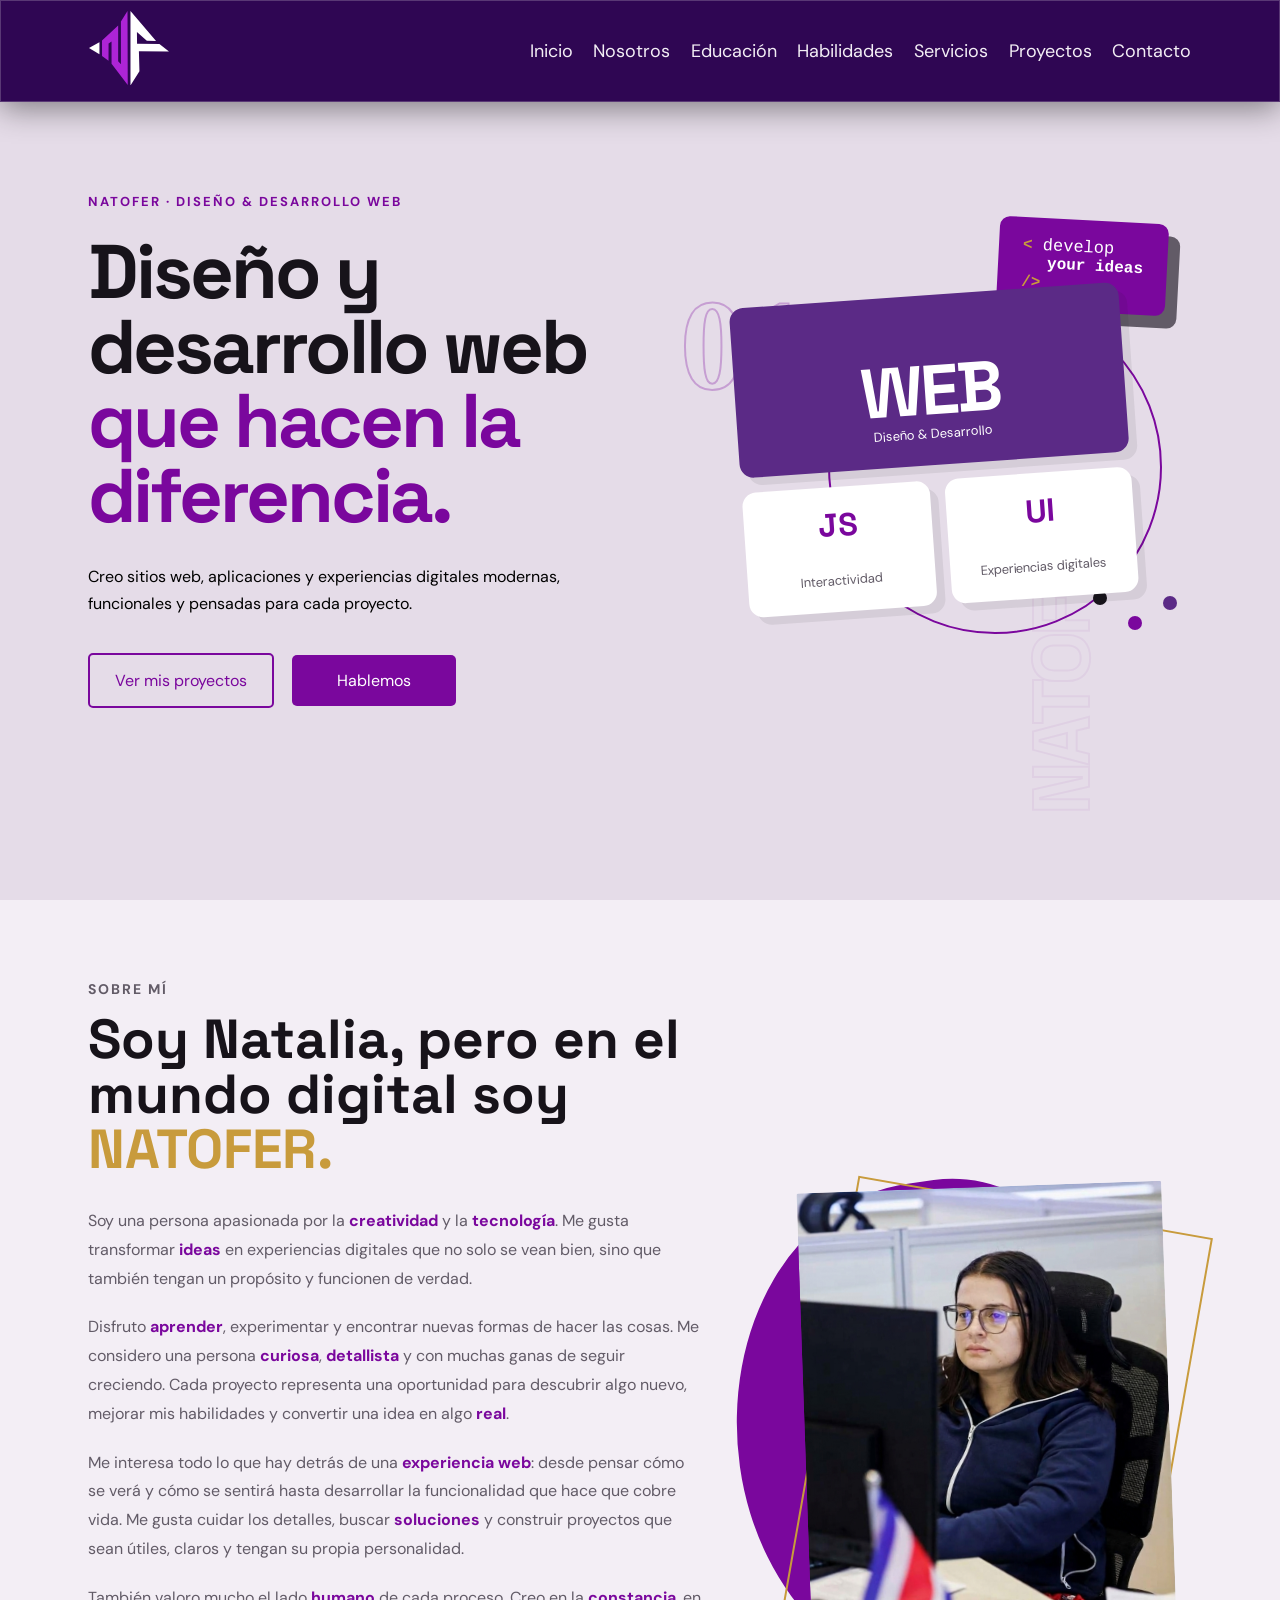
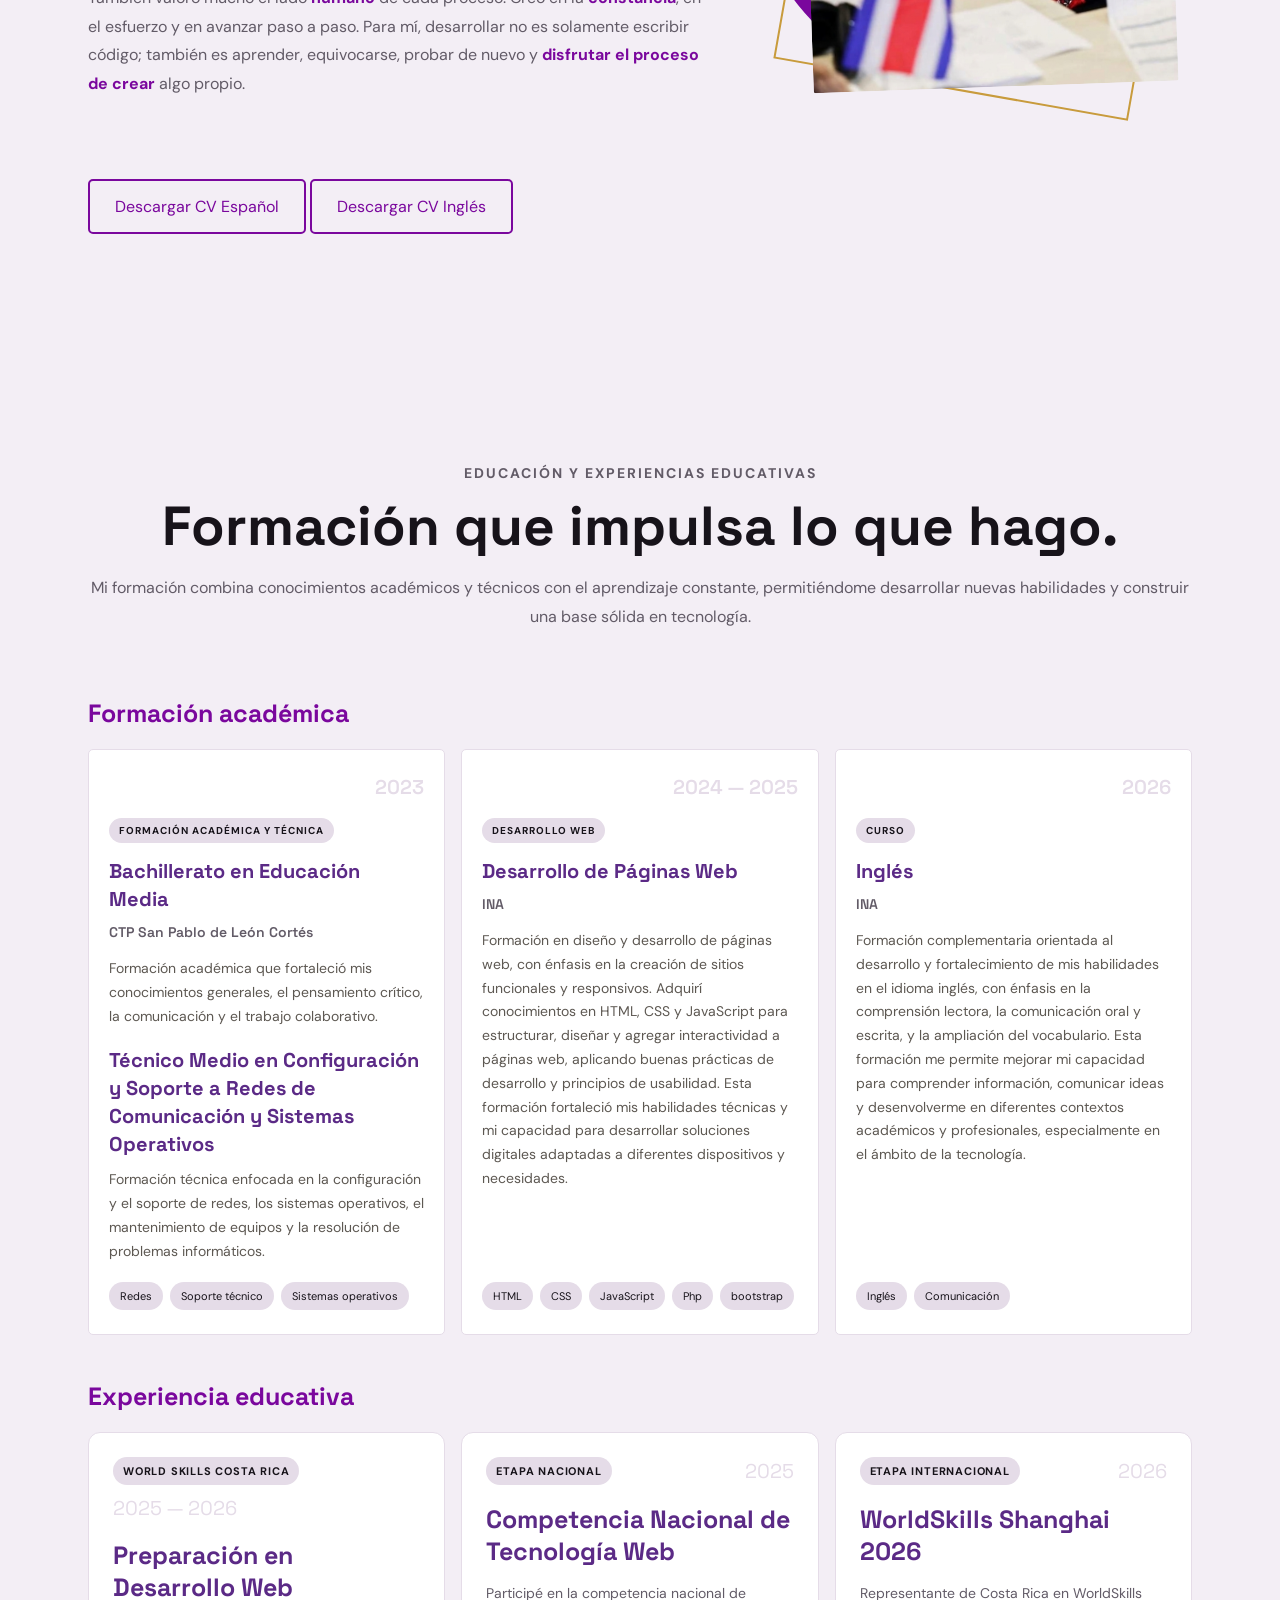
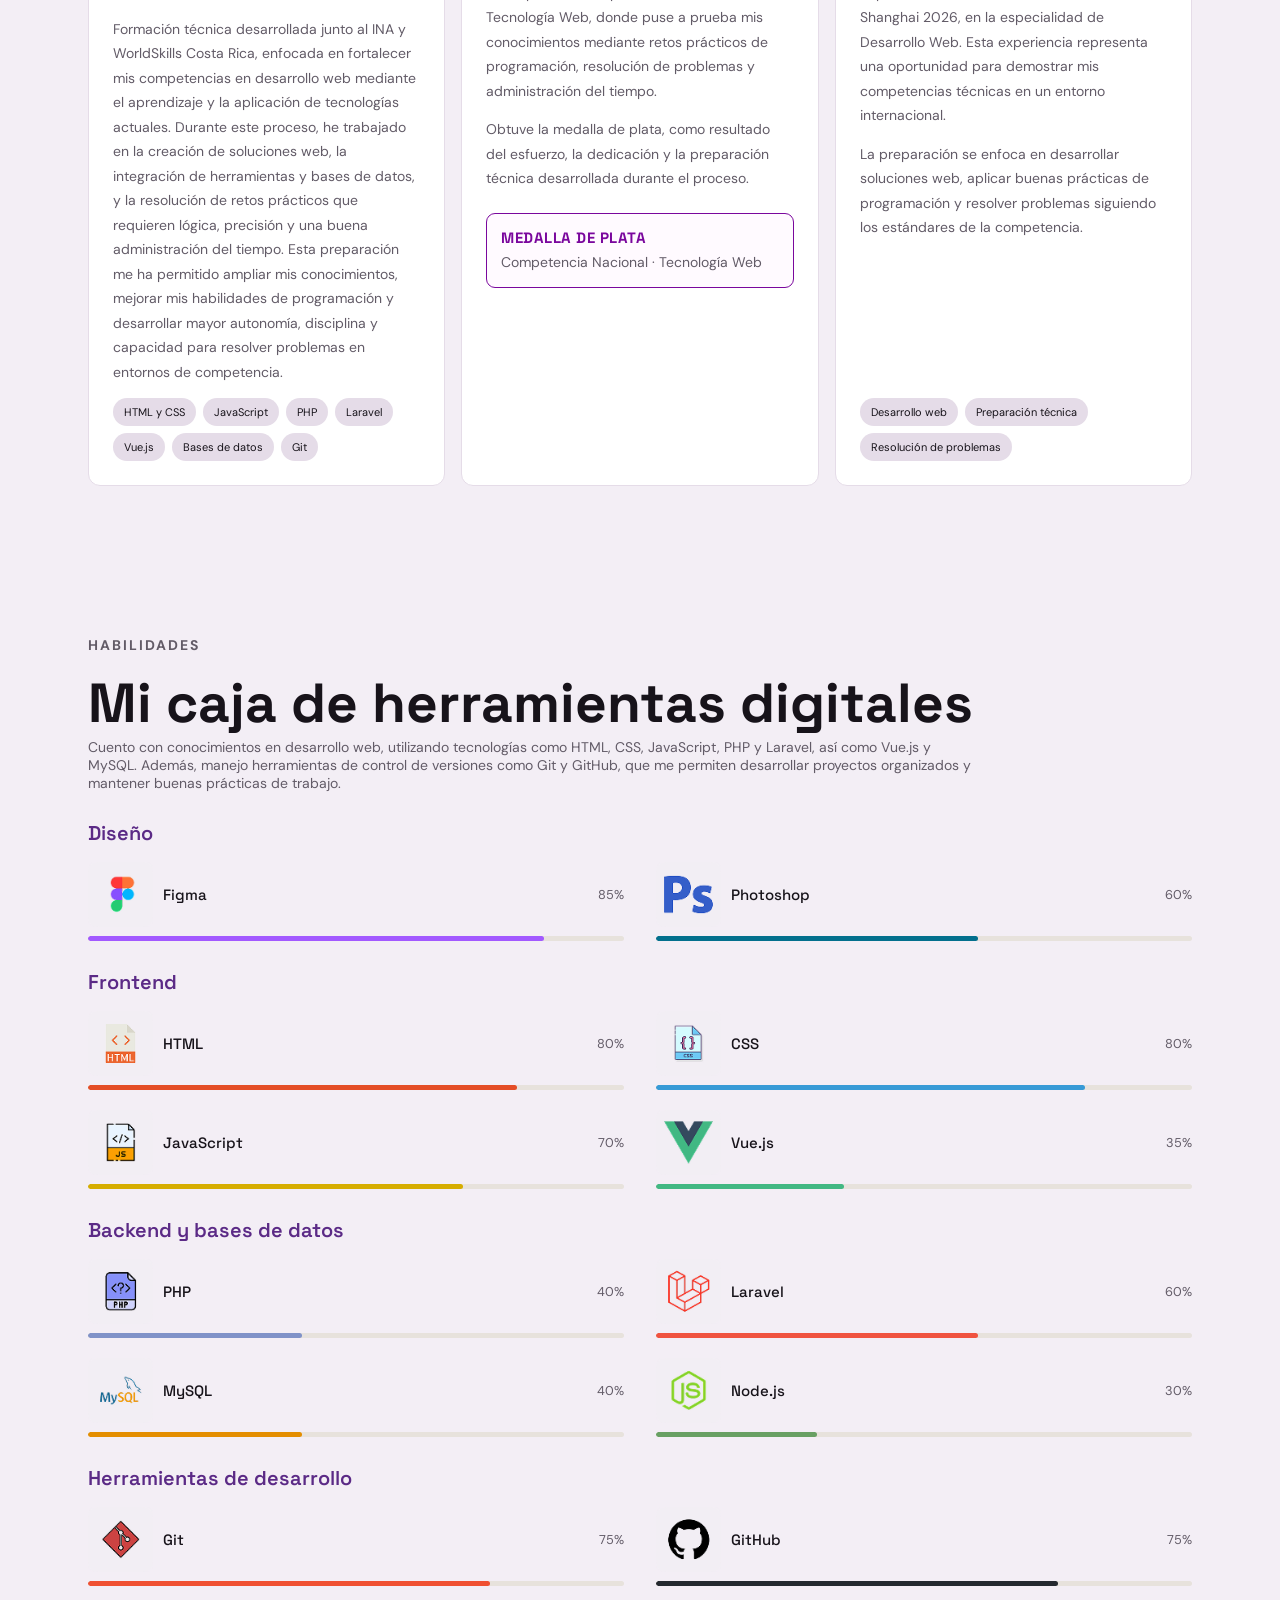
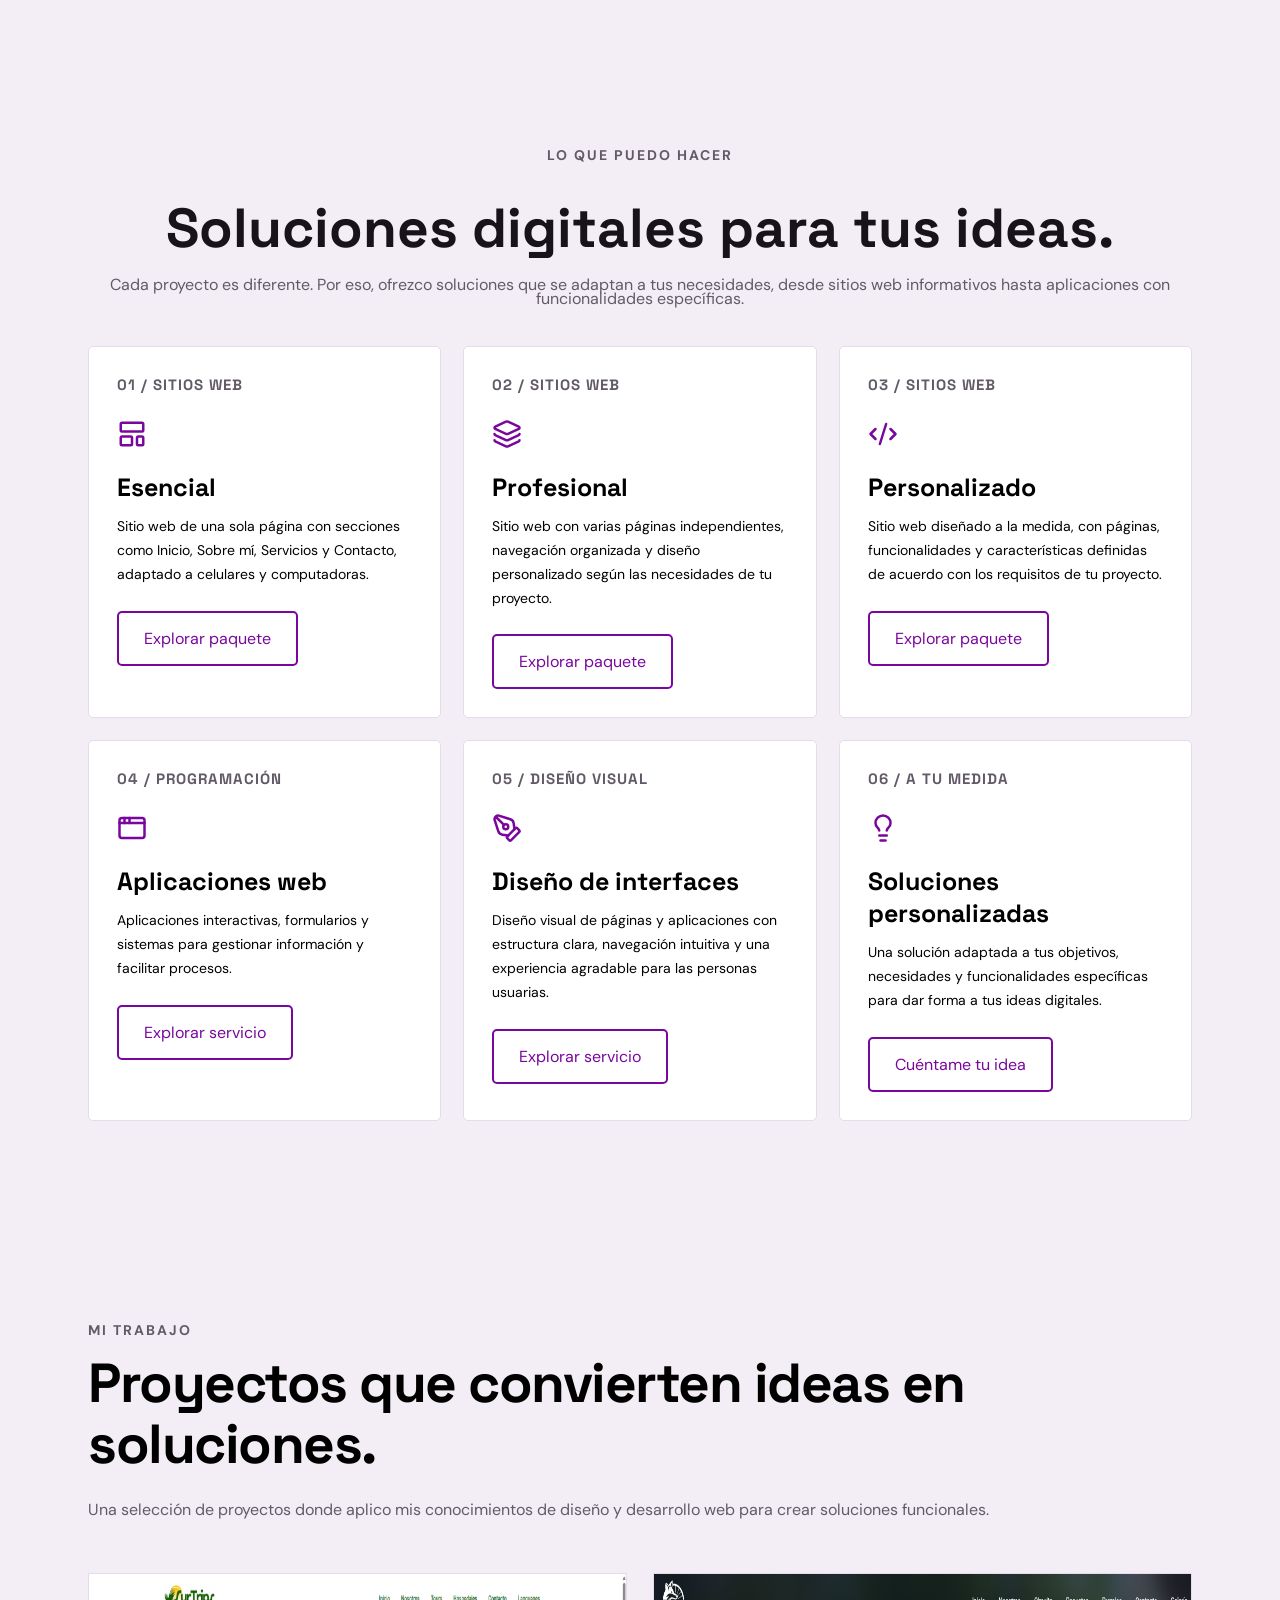
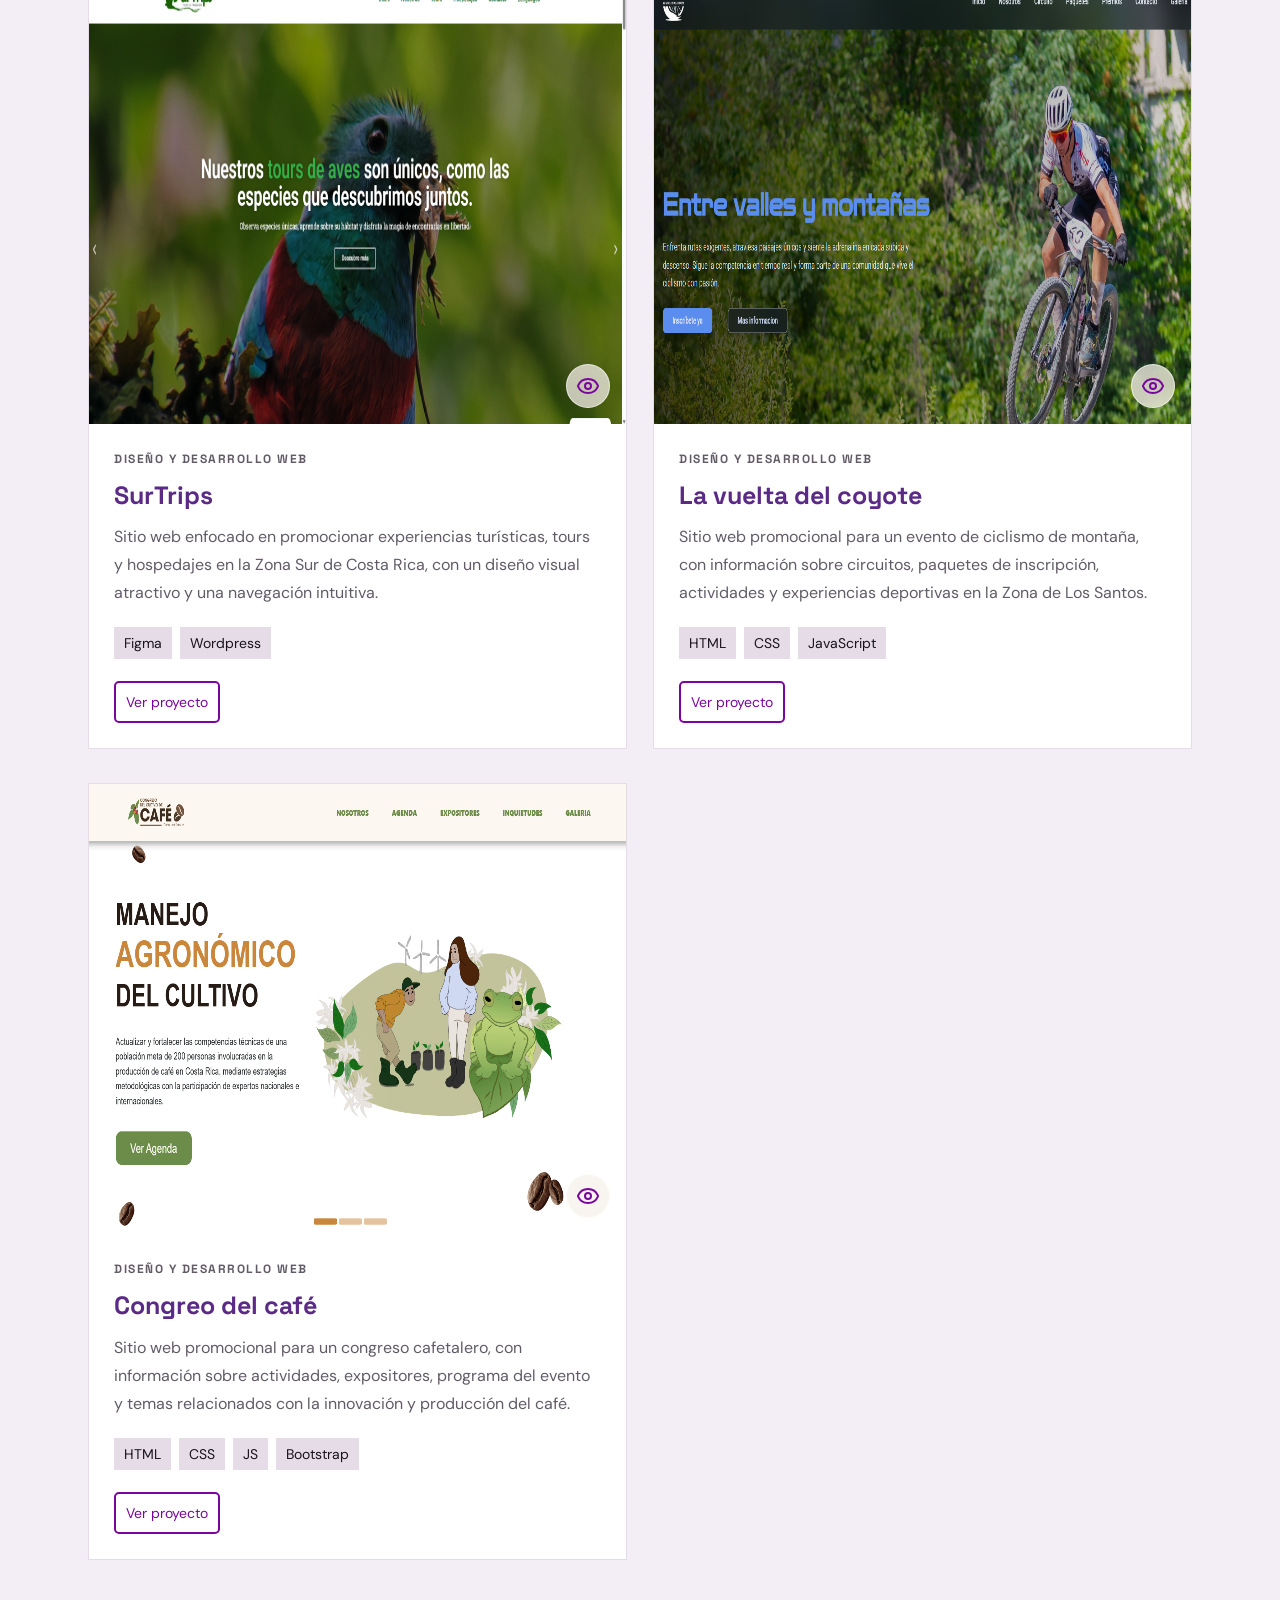
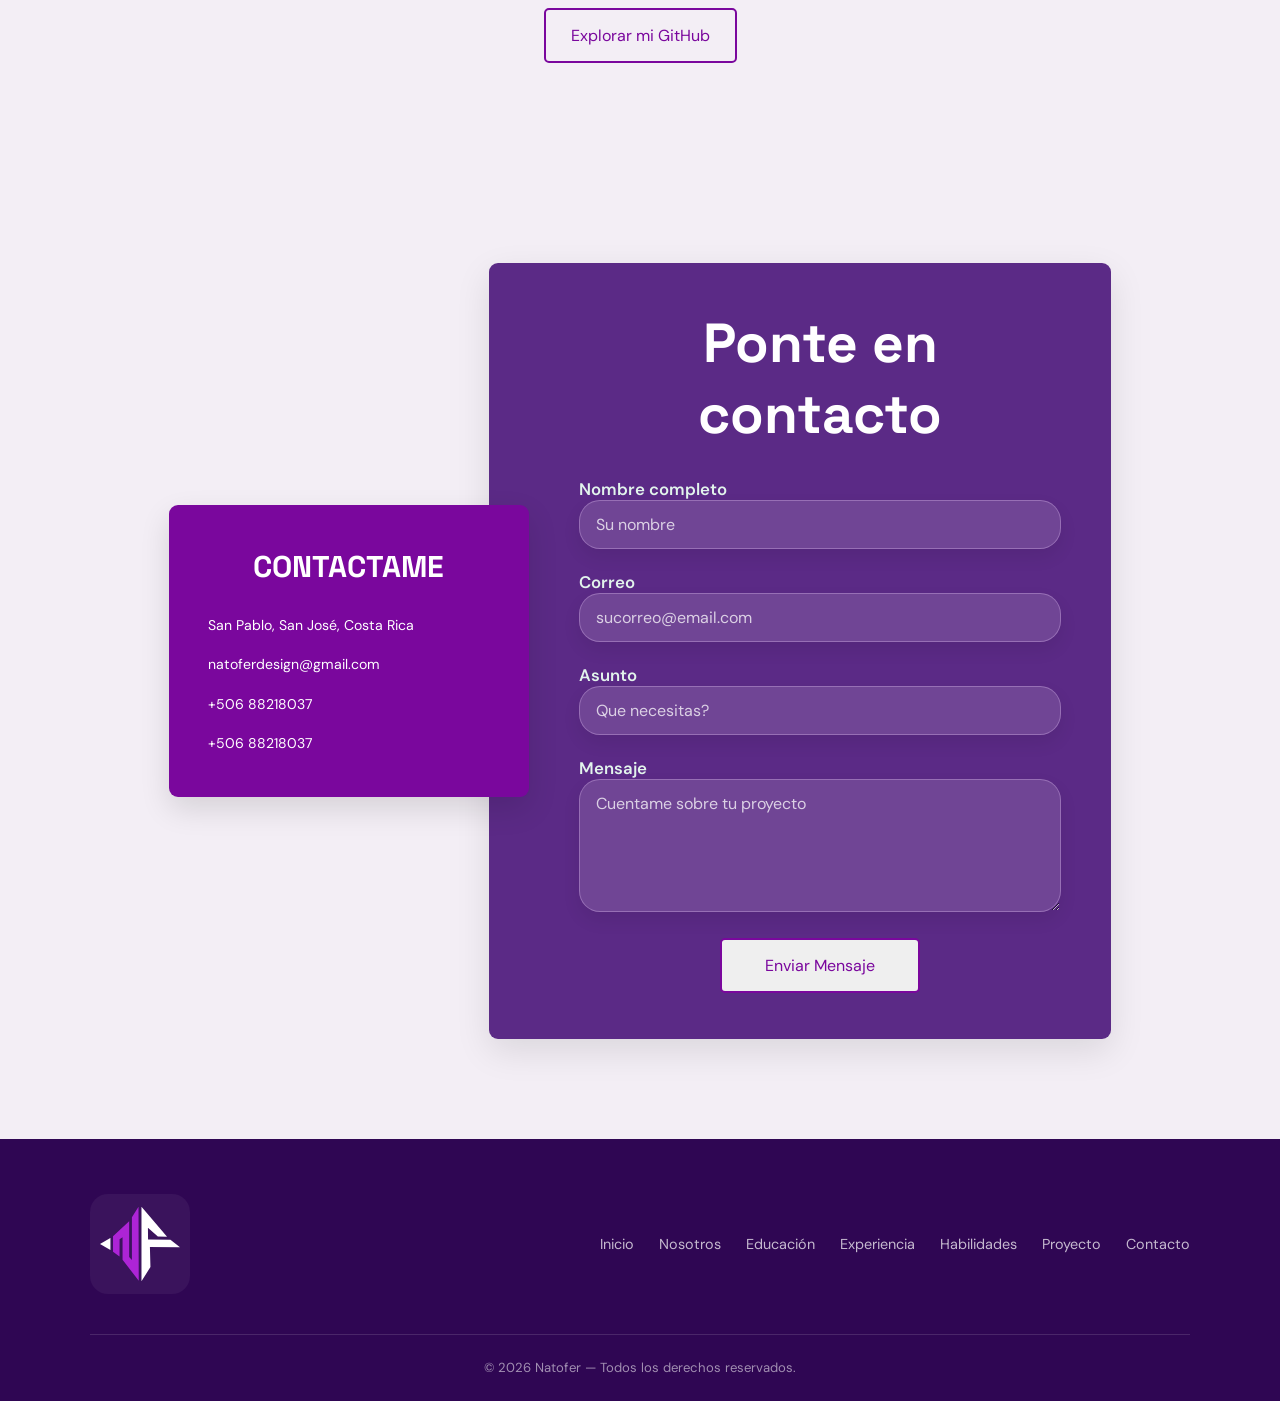
==== index.html @ 04522c3f "Add files via upload" ====
<!DOCTYPE html>
<html lang="es">

<head>
    <meta charset="utf-8">
    <meta name="viewport" content="width=device-width, initial-scale=1">
    <title>NATOFER</title>
    <link rel="stylesheet" href="CSS/style.css">
    <link rel="preconnect" href="https://fonts.googleapis.com">
    <link rel="preconnect" href="https://fonts.gstatic.com" crossorigin>

    <link
        href="https://fonts.googleapis.com/css2?family=DM+Sans:wght@400;500;600;700&family=Space+Grotesk:wght@400;500;600;700&display=swap"
        rel="stylesheet">
</head>

<body>
    <header class="menuNavegacion">
        <div class="container">
            <nav class="menuInfo">
                <div class="logo">
                    <svg xmlns="http://www.w3.org/2000/svg" id="Capa_2" data-name="Capa 2" viewBox="0 0 376.03 350">
                        <defs>
                            <style>
                                .cls-1 {
                                    fill: #fff;
                                }

                                .cls-2 {
                                    fill: #ad24d6;
                                }
                            </style>
                        </defs>
                        <g id="Capa_1-2" data-name="Capa 1">
                            <g>
                                <polygon class="cls-2"
                                    points="181.01 0 182.11 347.7 106.01 248.5 106.01 143 92.01 153 91.73 234.34 61.17 211.34 61.17 138.66 137.01 68 137.01 236.5 150.01 250 150.01 49.5 181.01 0" />
                                <polygon class="cls-1" points="49.01 147 48.58 147.24 0 174.51 49.01 203 49.01 147" />
                                <polygon class="cls-1"
                                    points="195.01 0 195.01 350 237.13 283.11 234.58 189.15 376.03 190.17 331.09 155.45 225.9 153.91 225.28 98.89 271.86 140.13 315.26 140.64 195.01 0" />
                            </g>
                        </g>
                    </svg>
                </div>
                <ul class="contendorNav">
                    <li><a href="#inicio" class="nav-link">Inicio</a></li>
                    <li><a href="#nosotros" class="nav-link">Nosotros</a></li>
                    <li><a href="#educacion" class="nav-link">Educación</a></li>
                    <li><a href="#habilidades" class="nav-link">Habilidades</a></li>
                    <li><a href="#servicios" class="nav-link">Servicios</a></li>
                    <li><a href="#proyectos" class="nav-link">Proyectos</a></li>
                    <li><a href="#contacto" class="nav-link">Contacto</a></li>
                </ul>
                <button class="menu-toggle" aria-label="Abrir menú">
                    <span></span>
                    <span></span>
                    <span></span>
                </button>

            </nav>
        </div>
    </header>

    <main>
        <section class="banner" id="inicio">
            <div class="container">

                <div class="texto">
                    <span class="mini-titulo">NATOFER · DISEÑO & DESARROLLO WEB</span>

                    <h1>
                        Diseño y desarrollo web
                        <span>que hacen la diferencia.</span>
                    </h1>

                    <p>
                        Creo sitios web, aplicaciones y experiencias digitales
                        modernas, funcionales y pensadas para cada proyecto.
                    </p>

                    <div class="acciones">
                        <a class="boton" href="#proyectos">
                            Ver mis proyectos
                        </a>

                        <a class="boton-secundario" href="#contacto">
                            Hablemos
                        </a>
                    </div>
                </div>


                <div class="visual">

                    <div class="codigo">
                        <span>&lt;</span> develop
                        <strong>your ideas</strong>
                        <span>/&gt;</span>
                    </div>

                    <div class="numero">
                        01
                    </div>

                    <div class="tarjetas">

                        <div class="tarjeta tarjeta-principal">
                            <strong>WEB</strong>
                            <span>Diseño & Desarrollo</span>
                        </div>

                        <div class="tarjeta">
                            <strong>JS</strong>
                            <span>Interactividad</span>
                        </div>

                        <div class="tarjeta">
                            <strong>UI</strong>
                            <span>Experiencias digitales</span>
                        </div>

                    </div>

                    <div class="nombre-visual">
                        NATOFER
                    </div>

                </div>

            </div>
        </section>
        <section class="sobre-mi" id="nosotros">
            <article class="container">
                <div class="sobre-contenido">

                    <span class="etiqueta">SOBRE MÍ</span>

                    <h2>
                        Soy Natalia, pero en el mundo digital soy
                        <span>NATOFER.</span>
                    </h2>

                    <p>
                        Soy una persona apasionada por la <strong>creatividad</strong> y la
                        <strong>tecnología</strong>. Me gusta transformar <strong>ideas</strong>
                        en experiencias digitales que no solo se vean bien, sino que también
                        tengan un propósito y funcionen de verdad.
                    </p>

                    <p>
                        Disfruto <strong>aprender</strong>, experimentar y encontrar nuevas
                        formas de hacer las cosas. Me considero una persona
                        <strong>curiosa</strong>, <strong>detallista</strong> y con muchas ganas
                        de seguir creciendo. Cada proyecto representa una oportunidad para
                        descubrir algo nuevo, mejorar mis habilidades y convertir una idea en
                        algo <strong>real</strong>.
                    </p>

                    <p>
                        Me interesa todo lo que hay detrás de una
                        <strong>experiencia web</strong>: desde pensar cómo se verá y cómo se
                        sentirá hasta desarrollar la funcionalidad que hace que cobre vida.
                        Me gusta cuidar los detalles, buscar <strong>soluciones</strong> y
                        construir proyectos que sean útiles, claros y tengan su propia
                        personalidad.
                    </p>

                    <p>
                        También valoro mucho el lado <strong>humano</strong> de cada proceso.
                        Creo en la <strong>constancia</strong>, en el esfuerzo y en avanzar paso
                        a paso. Para mí, desarrollar no es solamente escribir código; también
                        es aprender, equivocarse, probar de nuevo y
                        <strong>disfrutar el proceso de crear</strong> algo propio.
                    </p>

                    <div class="habilidades">

                        <a href="cv/NATALIA PICADO FERNANDEZ ESPAÑOL.pdf" class="boton" download>
                            Descargar CV Español
                        </a>
                        <a href="cv/NATALIA PICADO FERNANDEZ INGLES.pdf" class="boton" download>
                            Descargar CV Inglés
                        </a>

                    </div>

                </div>
                <div class="imagen-sobre">

                    <div class="detalle detalle-1"></div>
                    <div class="detalle detalle-2"></div>
                    <div class="detalle detalle-3"></div>

                    <div class="marco"></div>

                    <img src="IMG/foto1.jpg" alt="Natalia Picado">
                </div>
            </article>


        </section>
        <section class="formacionSection" id="educacion">

            <article class="container">

                <!-- ENCABEZADO -->
                <article class="formacionHeader">

                    <span class="etiqueta">
                        EDUCACIÓN Y EXPERIENCIAS EDUCATIVAS
                    </span>

                    <h2 class="h2">Formación que impulsa lo que hago.</h2>

                    <p>
                        Mi formación combina conocimientos académicos y técnicos
                        con el aprendizaje constante, permitiéndome desarrollar
                        nuevas habilidades y construir una base sólida en tecnología.
                    </p>

                </article>


                <div class="eduExpe">

                    <!-- =========================
                 FORMACIÓN ACADÉMICA
            ========================== -->

                    <div class="edu">

                        <h3>Formación académica</h3>

                        <div class="educacionGrid">

                            <!-- BACHILLERATO Y TÉCNICO MEDIO -->
                            <article class="educacionCard">

                                <span class="educacionYear">2023</span>

                                <div class="educacionInfo">

                                    <span class="educacionTipo">
                                        FORMACIÓN ACADÉMICA Y TÉCNICA
                                    </span>

                                    <h4>Bachillerato en Educación Media</h4>

                                    <h5>CTP San Pablo de León Cortés</h5>

                                    <p>
                                        Formación académica que fortaleció mis conocimientos
                                        generales, el pensamiento crítico, la comunicación
                                        y el trabajo colaborativo.
                                    </p>

                                    <div class="separadorEducacion"></div>

                                    <h4>
                                        Técnico Medio en Configuración y Soporte a Redes de
                                        Comunicación y Sistemas Operativos
                                    </h4>

                                    <p>
                                        Formación técnica enfocada en la configuración y el
                                        soporte de redes, los sistemas operativos, el
                                        mantenimiento de equipos y la resolución de problemas
                                        informáticos.
                                    </p>

                                    <div class="tags">
                                        <span>Redes</span>
                                        <span>Soporte técnico</span>
                                        <span>Sistemas operativos</span>
                                    </div>

                                </div>

                            </article>
                            <!-- DESARROLLO WEB -->
                            <article class="educacionCard">

                                <span class="educacionYear">2024 — 2025</span>

                                <div class="educacionInfo">

                                    <span class="educacionTipo">DESARROLLO WEB</span>

                                    <h4>Desarrollo de Páginas Web</h4>

                                    <h5>INA</h5>

                                    <p>
                                        Formación en diseño y desarrollo de páginas web, con énfasis en la creación de
                                        sitios funcionales y responsivos. Adquirí conocimientos en HTML, CSS y
                                        JavaScript para estructurar, diseñar y agregar interactividad a páginas web,
                                        aplicando buenas prácticas de desarrollo y principios de usabilidad. Esta
                                        formación fortaleció mis habilidades técnicas y mi capacidad para desarrollar
                                        soluciones digitales adaptadas a diferentes dispositivos y necesidades.
                                    </p>

                                    <div class="tags">
                                        <span>HTML</span>
                                        <span>CSS</span>
                                        <span>JavaScript</span>
                                        <span>Php</span>
                                        <span>bootstrap</span>
                                    </div>

                                </div>

                            </article>


                            <!-- INGLÉS -->
                            <article class="educacionCard">

                                <span class="educacionYear">2026</span>

                                <div class="educacionInfo">

                                    <span class="educacionTipo">CURSO</span>

                                    <h4>Inglés</h4>

                                    <h5>INA</h5>

                                    <p>
                                        Formación complementaria orientada al desarrollo y fortalecimiento de mis
                                        habilidades en el idioma inglés, con énfasis en la comprensión lectora, la
                                        comunicación oral y escrita, y la ampliación del vocabulario. Esta formación me
                                        permite mejorar mi capacidad para comprender información, comunicar ideas y
                                        desenvolverme en diferentes contextos académicos y profesionales, especialmente
                                        en el ámbito de la tecnología.
                                    </p>

                                    <div class="tags">
                                        <span>Inglés</span>
                                        <span>Comunicación</span>
                                    </div>

                                </div>

                            </article>

                        </div>

                    </div>


                    <!-- =========================
                 EXPERIENCIA EDUCATIVA
            ========================== -->

                    <div class="edu">

                        <h3>Experiencia educativa</h3>

                        <div class="experienciaEducativa">

                            <!-- PREPARACIÓN WORLDSKILLS -->
                            <article class="worldskillsCard">

                                <div class="worldskillsContent">

                                    <div class="worldskillsTop">

                                        <span class="experienceTag">
                                            WORLD SKILLS COSTA RICA
                                        </span>

                                        <span class="experienceYear">
                                            2025 — 2026
                                        </span>

                                    </div>

                                    <h3>Preparación en Desarrollo Web</h3>

                                    <p>
                                        Formación técnica desarrollada junto al INA y WorldSkills Costa Rica, enfocada
                                        en fortalecer mis competencias en desarrollo web mediante el aprendizaje y la
                                        aplicación de tecnologías actuales. Durante este proceso, he trabajado en la
                                        creación de soluciones web, la integración de herramientas y bases de datos, y
                                        la resolución de retos prácticos que requieren lógica, precisión y una buena
                                        administración del tiempo. Esta preparación me ha permitido ampliar mis
                                        conocimientos, mejorar mis habilidades de programación y desarrollar mayor
                                        autonomía, disciplina y capacidad para resolver problemas en entornos de
                                        competencia.
                                    </p>

                                    <div class="tags">
                                        <span>HTML y CSS</span>
                                        <span>JavaScript</span>
                                        <span>PHP</span>
                                        <span>Laravel</span>
                                        <span>Vue.js</span>
                                        <span>Bases de datos</span>
                                        <span>Git</span>
                                    </div>

                                </div>

                            </article>


                            <!-- COMPETENCIA NACIONAL -->
                            <article class="worldskillsCard">

                                <div class="worldskillsContent">

                                    <div class="worldskillsTop">

                                        <span class="experienceTag">
                                            ETAPA NACIONAL
                                        </span>

                                        <span class="experienceYear">
                                            2025
                                        </span>

                                    </div>

                                    <h3>Competencia Nacional de Tecnología Web</h3>

                                    <p>
                                        Participé en la competencia nacional de
                                        Tecnología Web, donde puse a prueba mis
                                        conocimientos mediante retos prácticos
                                        de programación, resolución de problemas
                                        y administración del tiempo.
                                    </p>

                                    <p>
                                        Obtuve la medalla de plata, como resultado
                                        del esfuerzo, la dedicación y la preparación
                                        técnica desarrollada durante el proceso.
                                    </p>

                                    <div class="achievement">

                                        <strong>MEDALLA DE PLATA</strong>

                                        <span>
                                            Competencia Nacional · Tecnología Web
                                        </span>

                                    </div>

                                </div>

                            </article>


                            <!-- WORLDSKILLS SHANGHAI -->
                            <article class="worldskillsCard">

                                <div class="worldskillsContent">

                                    <div class="worldskillsTop">

                                        <span class="experienceTag">
                                            ETAPA INTERNACIONAL
                                        </span>

                                        <span class="experienceYear">
                                            2026
                                        </span>

                                    </div>

                                    <h3>WorldSkills Shanghai 2026</h3>

                                    <p>
                                        Representante de Costa Rica en WorldSkills
                                        Shanghai 2026, en la especialidad de
                                        Desarrollo Web. Esta experiencia representa
                                        una oportunidad para demostrar mis
                                        competencias técnicas en un entorno
                                        internacional.
                                    </p>

                                    <p>
                                        La preparación se enfoca en desarrollar
                                        soluciones web, aplicar buenas prácticas
                                        de programación y resolver problemas
                                        siguiendo los estándares de la competencia.
                                    </p>

                                    <div class="tags">
                                        <span>Desarrollo web</span>
                                        <span>Preparación técnica</span>
                                        <span>Resolución de problemas</span>
                                    </div>

                                </div>

                            </article>

                        </div>

                    </div>

                </div>

                </div>
        </section>
        <section class="habilidades" id="habilidades">
            <div class="container">
                <div class="headerH">
                    <span class="etiqueta">HABILIDADES</span>

                    <h2>Mi caja de herramientas digitales</h2>
                    <p>Cuento con conocimientos en desarrollo web, utilizando tecnologías como HTML, CSS, JavaScript,
                        PHP y
                        Laravel, así como Vue.js y MySQL. Además, manejo herramientas de control de versiones como Git y
                        GitHub, que me permiten desarrollar proyectos organizados y mantener buenas prácticas de
                        trabajo.
                    </p>
                </div>


                <!-- DISEÑO -->
                <div class="grupoHabilidades">
                    <h3 class="tituloGrupo">Diseño</h3>

                    <div class="listaHabilidades">

                        <article class="habilidadItem" style="--nivel:85%; --color:#A259FF;">
                            <div class="habilidadInfo">
                                <img src="IMG/habilidades/figma.png" alt="Figma">
                                <span>Figma</span>
                                <span class="nivelTexto">85%</span>
                            </div>
                            <div class="barraNivel"><span></span></div>
                        </article>

                        <article class="habilidadItem" style="--nivel:60%; --color:#026f8d;">
                            <div class="habilidadInfo">
                                <img src="IMG/habilidades/Photoshop.png" alt="Photoshop">
                                <span>Photoshop</span>
                                <span class="nivelTexto">60%</span>
                            </div>
                            <div class="barraNivel"><span></span></div>
                        </article>
                    </div>
                </div>

                <!-- FRONTEND -->
                <div class="grupoHabilidades">
                    <h3 class="tituloGrupo">Frontend</h3>

                    <div class="listaHabilidades">

                        <article class="habilidadItem" style="--nivel:80%; --color:#E44D26;">
                            <div class="habilidadInfo">
                                <img src="IMG/habilidades/html.png" alt="HTML">
                                <span>HTML</span>
                                <span class="nivelTexto">80%</span>
                            </div>
                            <div class="barraNivel"><span></span></div>
                        </article>

                        <article class="habilidadItem" style="--nivel:80%; --color:#379AD6;">
                            <div class="habilidadInfo">
                                <img src="IMG/habilidades/css.png" alt="CSS">
                                <span>CSS</span>
                                <span class="nivelTexto">80%</span>
                            </div>
                            <div class="barraNivel"><span></span></div>
                        </article>

                        <article class="habilidadItem" style="--nivel:70%; --color:#D6AD00;">
                            <div class="habilidadInfo">
                                <img src="IMG/habilidades/js.png" alt="JavaScript">
                                <span>JavaScript</span>
                                <span class="nivelTexto">70%</span>
                            </div>
                            <div class="barraNivel"><span></span></div>
                        </article>

                        <article class="habilidadItem" style="--nivel:35%; --color:#42B883;">
                            <div class="habilidadInfo">
                                <img src="IMG/habilidades/VUE.png" alt="Vue.js">
                                <span>Vue.js</span>
                                <span class="nivelTexto">35%</span>
                            </div>
                            <div class="barraNivel"><span></span></div>
                        </article>

                    </div>
                </div>

                <!-- BACKEND -->
                <div class="grupoHabilidades">
                    <h3 class="tituloGrupo">Backend y bases de datos</h3>

                    <div class="listaHabilidades">

                        <article class="habilidadItem" style="--nivel:40%; --color:#8092C8;">
                            <div class="habilidadInfo">
                                <img src="IMG/habilidades/php.png" alt="PHP">
                                <span>PHP</span>
                                <span class="nivelTexto">40%</span>
                            </div>
                            <div class="barraNivel"><span></span></div>
                        </article>

                        <article class="habilidadItem" style="--nivel:60%; --color:#F05340;">
                            <div class="habilidadInfo">
                                <img src="IMG/habilidades/laravel.png" alt="Laravel">
                                <span>Laravel</span>
                                <span class="nivelTexto">60%</span>
                            </div>
                            <div class="barraNivel"><span></span></div>
                        </article>

                        <article class="habilidadItem" style="--nivel:40%; --color:#E48E00;">
                            <div class="habilidadInfo">
                                <img src="IMG/habilidades/mysql.png" alt="MySQL">
                                <span>MySQL</span>
                                <span class="nivelTexto">40%</span>
                            </div>
                            <div class="barraNivel"><span></span></div>
                        </article>

                        <article class="habilidadItem" style="--nivel:30%; --color:#68A063;">
                            <div class="habilidadInfo">
                                <img src="IMG/habilidades/node_js.png" alt="Node.js">
                                <span>Node.js</span>
                                <span class="nivelTexto">30%</span>
                            </div>
                            <div class="barraNivel"><span></span></div>
                        </article>
                    </div>
                </div>

                <!-- HERRAMIENTAS -->
                <div class="grupoHabilidades">
                    <h3 class="tituloGrupo">Herramientas de desarrollo</h3>

                    <div class="listaHabilidades">

                        <article class="habilidadItem" style="--nivel:75%; --color:#F05032;">
                            <div class="habilidadInfo">
                                <img src="IMG/habilidades/git.png" alt="Git">
                                <span>Git</span>
                                <span class="nivelTexto">75%</span>
                            </div>
                            <div class="barraNivel"><span></span></div>
                        </article>

                        <article class="habilidadItem" style="--nivel:75%; --color:#24292F;">
                            <div class="habilidadInfo">
                                <img src="IMG/habilidades/github.png" alt="GitHub">
                                <span>GitHub</span>
                                <span class="nivelTexto">75%</span>
                            </div>
                            <div class="barraNivel"><span></span></div>
                        </article>

                    </div>
                </div>

            </div>
        </section>

        <section class="servicios" id="servicios">

            <div class="container">
                <div class="headerS">
                    <span class="etiqueta">LO QUE PUEDO HACER</span>

                    <h2>Soluciones digitales para tus ideas.</h2>

                    <p class="serviciosIntro">
                        Cada proyecto es diferente. Por eso, ofrezco soluciones
                        que se adaptan a tus necesidades, desde sitios web
                        informativos hasta aplicaciones con funcionalidades específicas.
                    </p>
                </div>

                <div class="serviciosGrid">

                    <!-- 01. ESENCIAL -->
                    <article class="servicioCard">

                        <span class="servicioNumero">01 / SITIOS WEB</span>

                        <div class="servicioIcono">
                            <svg xmlns="http://www.w3.org/2000/svg" width="24" height="24" viewBox="0 0 24 24"
                                fill="none" stroke="currentColor" stroke-width="2" stroke-linecap="round"
                                stroke-linejoin="round" class="lucide lucide-layout-template preview-icon">
                                <rect width="18" height="7" x="3" y="3" rx="1" />
                                <rect width="9" height="7" x="3" y="14" rx="1" />
                                <rect width="5" height="7" x="16" y="14" rx="1" />
                            </svg>
                        </div>

                        <h3>Esencial</h3>

                        <p>
                            Sitio web de una sola página con secciones como
                            Inicio, Sobre mí, Servicios y Contacto, adaptado
                            a celulares y computadoras.
                        </p>

                        <a href="servicios/sitios-web.html#esencial" class="boton">
                            Explorar paquete
                        </a>

                    </article>


                    <!-- 02. PROFESIONAL -->
                    <article class="servicioCard">

                        <span class="servicioNumero">02 / SITIOS WEB</span>

                        <div class="servicioIcono">
                            <svg xmlns="http://www.w3.org/2000/svg" width="24" height="24" viewBox="0 0 24 24"
                                fill="none" stroke="currentColor" stroke-width="2" stroke-linecap="round"
                                stroke-linejoin="round" class="lucide lucide-layers preview-icon">
                                <path
                                    d="M12.83 2.18a2 2 0 0 0-1.66 0L2.6 6.08a1 1 0 0 0 0 1.83l8.58 3.91a2 2 0 0 0 1.66 0l8.58-3.9a1 1 0 0 0 0-1.83z" />
                                <path d="M2 12a1 1 0 0 0 .58.91l8.6 3.91a2 2 0 0 0 1.65 0l8.58-3.9A1 1 0 0 0 22 12" />
                                <path d="M2 17a1 1 0 0 0 .58.91l8.6 3.91a2 2 0 0 0 1.65 0l8.58-3.9A1 1 0 0 0 22 17" />
                            </svg>
                        </div>

                        <h3>Profesional</h3>

                        <p>
                            Sitio web con varias páginas independientes,
                            navegación organizada y diseño personalizado
                            según las necesidades de tu proyecto.
                        </p>

                        <a href="servicios/sitios-web.html#profesional" class="boton">
                            Explorar paquete
                        </a>

                    </article>


                    <!-- 03. PERSONALIZADO -->
                    <article class="servicioCard">

                        <span class="servicioNumero">03 / SITIOS WEB</span>

                        <div class="servicioIcono">
                            <svg xmlns="http://www.w3.org/2000/svg" width="24" height="24" viewBox="0 0 24 24"
                                fill="none" stroke="currentColor" stroke-width="2" stroke-linecap="round"
                                stroke-linejoin="round" class="lucide lucide-code-xml preview-icon">
                                <path d="m18 16 4-4-4-4" />
                                <path d="m6 8-4 4 4 4" />
                                <path d="m14.5 4-5 16" />
                            </svg>
                        </div>

                        <h3>Personalizado</h3>

                        <p>
                            Sitio web diseñado a la medida, con páginas,
                            funcionalidades y características definidas
                            de acuerdo con los requisitos de tu proyecto.
                        </p>

                        <a href="servicios/sitios-web.html#personalizado" class="boton">
                            Explorar paquete
                        </a>

                    </article>


                    <!-- 04. APLICACIONES WEB -->
                    <article class="servicioCard">

                        <span class="servicioNumero">04 / PROGRAMACIÓN</span>

                        <div class="servicioIcono">
                            <svg xmlns="http://www.w3.org/2000/svg" width="24" height="24" viewBox="0 0 24 24"
                                fill="none" stroke="currentColor" stroke-width="2" stroke-linecap="round"
                                stroke-linejoin="round" class="lucide lucide-app-window preview-icon">
                                <rect x="2" y="4" width="20" height="16" rx="2" />
                                <path d="M10 4v4" />
                                <path d="M2 8h20" />
                                <path d="M6 4v4" />
                            </svg>
                        </div>

                        <h3>Aplicaciones web</h3>

                        <p>
                            Aplicaciones interactivas, formularios y sistemas
                            para gestionar información y facilitar procesos.
                        </p>

                        <a href="servicios/aplicaciones-web.html" class="boton">
                            Explorar servicio
                        </a>

                    </article>


                    <!-- 05. DISEÑO DE INTERFACES -->
                    <article class="servicioCard">

                        <span class="servicioNumero">05 / DISEÑO VISUAL</span>

                        <div class="servicioIcono">
                            <svg xmlns="http://www.w3.org/2000/svg" width="24" height="24" viewBox="0 0 24 24"
                                fill="none" stroke="currentColor" stroke-width="2" stroke-linecap="round"
                                stroke-linejoin="round" class="lucide lucide-pen-tool preview-icon">
                                <path
                                    d="m18 13-.654-4.736a4 4 0 00-2.756-3.266l-9.163-2.9a2 2 0 00-2.017.493l-.82.819a2 2 0 00-.492 2.017l2.9 9.163a4 4 0 003.266 2.756L13 18" />
                                <path
                                    d="M18.648 12.352a1.205 1.205 0 011.704 0l1.296 1.296a1.205 1.205 0 010 1.704l-6.296 6.296a1.205 1.205 0 01-1.704 0l-1.296-1.296a1.205 1.205 0 010-1.704z" />
                                <path d="m3 3 6.586 6.586" />
                                <circle cx="11" cy="11" r="2" />
                            </svg>
                        </div>

                        <h3>Diseño de interfaces</h3>

                        <p>
                            Diseño visual de páginas y aplicaciones con
                            estructura clara, navegación intuitiva y una
                            experiencia agradable para las personas usuarias.
                        </p>

                        <a href="servicios/diseno-interfaces.html" class="boton">
                            Explorar servicio
                        </a>

                    </article>


                    <!-- 06. SOLUCIONES PERSONALIZADAS -->
                    <article class="servicioCard">

                        <span class="servicioNumero">06 / A TU MEDIDA</span>

                        <div class="servicioIcono">
                            <svg xmlns="http://www.w3.org/2000/svg" width="24" height="24" viewBox="0 0 24 24"
                                fill="none" stroke="currentColor" stroke-width="2" stroke-linecap="round"
                                stroke-linejoin="round" class="lucide lucide-lightbulb preview-icon">
                                <path
                                    d="M15 14c.2-1 .7-1.7 1.5-2.5 1-.9 1.5-2.2 1.5-3.5A6 6 0 0 0 6 8c0 1 .2 2.2 1.5 3.5.7.7 1.3 1.5 1.5 2.5" />
                                <path d="M9 18h6" />
                                <path d="M10 22h4" />
                            </svg>
                        </div>

                        <h3>Soluciones personalizadas</h3>

                        <p>
                            Una solución adaptada a tus objetivos, necesidades
                            y funcionalidades específicas para dar forma
                            a tus ideas digitales.
                        </p>

                        <a href="servicios/personalizado.html" class="boton">
                            Cuéntame tu idea
                        </a>

                    </article>

                </div>


            </div>

        </section>

        <section class="proyectos" id="proyectos">
            <div class="container">

                <header class="headerProyectos">
                    <span class="etiqueta">MI TRABAJO</span>

                    <h2>
                        Proyectos que convierten
                        ideas en soluciones.
                    </h2>

                    <p>
                        Una selección de proyectos donde aplico mis
                        conocimientos de diseño y desarrollo web para
                        crear soluciones funcionales.
                    </p>
                </header>

                <div class="proyectosGrid">

                    <!-- Proyecto 1 -->
                    <article class="proyectoCard">
                        <a href="https://surtrips.com/" class="proyectoImagen" target="_blank" rel="noopener noreferrer"
                            aria-label="Ver código del proyecto 1">
                            <img src="IMG/proyecto 1.png" alt="Captura de pantalla del primer proyecto" loading="lazy">

                            <span class="proyectoFlecha">
                                <svg xmlns="http://www.w3.org/2000/svg" width="24" height="24" viewBox="0 0 24 24"
                                    fill="none" stroke="currentColor" stroke-width="2" stroke-linecap="round"
                                    stroke-linejoin="round" class="lucide lucide-eye preview-icon">
                                    <path
                                        d="M2.062 12.348a1 1 0 0 1 0-.696 10.75 10.75 0 0 1 19.876 0 1 1 0 0 1 0 .696 10.75 10.75 0 0 1-19.876 0" />
                                    <circle cx="12" cy="12" r="3" />
                                </svg>
                            </span>
                        </a>

                        <div class="proyectoContenido">
                            <span class="proyectoCategoria">
                                DISEÑO Y DESARROLLO WEB
                            </span>

                            <h3>SurTrips</h3>

                            <p>
                                Sitio web enfocado en promocionar experiencias turísticas, tours y hospedajes en la Zona
                                Sur de Costa Rica, con un diseño visual atractivo y una navegación intuitiva.
                            </p>

                            <div class="proyectoTecnologias">
                                <span>Figma</span>
                                <span>Wordpress</span>
                            </div>

                            <a href="https://surtrips.com/" class="boton" target="_blank" rel="noopener noreferrer">
                                Ver proyecto
                            </a>
                        </div>
                    </article>

                    <!-- Proyecto 2 -->
                    <article class="proyectoCard">
                        <a href="https://lavueltadelcoyote.vercel.app/" class="proyectoImagen" target="_blank"
                            rel="noopener noreferrer" aria-label="Ver código del proyecto 2">
                            <img src="IMG/proyecto 2.png" alt="Captura de pantalla del segundo proyecto" loading="lazy">

                            <span class="proyectoFlecha">
                                <svg xmlns="http://www.w3.org/2000/svg" width="24" height="24" viewBox="0 0 24 24"
                                    fill="none" stroke="currentColor" stroke-width="2" stroke-linecap="round"
                                    stroke-linejoin="round" class="lucide lucide-eye preview-icon">
                                    <path
                                        d="M2.062 12.348a1 1 0 0 1 0-.696 10.75 10.75 0 0 1 19.876 0 1 1 0 0 1 0 .696 10.75 10.75 0 0 1-19.876 0" />
                                    <circle cx="12" cy="12" r="3" />
                                </svg>
                            </span>
                        </a>

                        <div class="proyectoContenido">
                            <span class="proyectoCategoria">
                                DISEÑO Y DESARROLLO WEB
                            </span>

                            <h3>La vuelta del coyote</h3>

                            <p>
                                Sitio web promocional para un evento de ciclismo de montaña, con información sobre
                                circuitos, paquetes de inscripción, actividades y experiencias deportivas en la Zona de
                                Los Santos.
                            </p>

                            <div class="proyectoTecnologias">
                                <span>HTML</span>
                                <span>CSS</span>
                                <span>JavaScript</span>
                            </div>

                            <a href="https://lavueltadelcoyote.vercel.app/https://github.com/nato1516/lavueltadelcoyote"
                                class="boton" target="_blank" rel="noopener noreferrer">
                                Ver proyecto
                                <i data-lucide="arrow-up-right"></i>
                            </a>
                        </div>
                    </article>

                    <!-- Proyecto 3 -->
                    <article class="proyectoCard">
                        <a href="https://github.com/nato1516/Congreso-Cafe-Zona-de-Los-Santos-INA-2024"
                            class="proyectoImagen" target="_blank" rel="noopener noreferrer"
                            aria-label="Ver código del proyecto 3">
                            <img src="IMG/proyecto 3.png" alt="Captura de pantalla del tercer proyecto" loading="lazy">

                            <span class="proyectoFlecha">
                                <svg xmlns="http://www.w3.org/2000/svg" width="24" height="24" viewBox="0 0 24 24"
                                    fill="none" stroke="currentColor" stroke-width="2" stroke-linecap="round"
                                    stroke-linejoin="round" class="lucide lucide-eye preview-icon">
                                    <path
                                        d="M2.062 12.348a1 1 0 0 1 0-.696 10.75 10.75 0 0 1 19.876 0 1 1 0 0 1 0 .696 10.75 10.75 0 0 1-19.876 0" />
                                    <circle cx="12" cy="12" r="3" />
                                </svg>
                            </span>
                        </a>

                        <div class="proyectoContenido">
                            <span class="proyectoCategoria">
                                DISEÑO Y DESARROLLO WEB
                            </span>

                            <h3>Congreo del café</h3>

                            <p>
                                Sitio web promocional para un congreso cafetalero, con información sobre actividades,
                                expositores, programa del evento y temas relacionados con la innovación y producción del
                                café.
                            </p>

                            <div class="proyectoTecnologias">
                                <span>HTML</span>
                                <span>CSS</span>
                                <span>JS</span>
                                <span>Bootstrap</span>
                            </div>

                            <a href="https://github.com/nato1516/Congreso-Cafe-Zona-de-Los-Santos-INA-2024"
                                class="boton" target="_blank" rel="noopener noreferrer">
                                Ver proyecto
                                <i data-lucide="arrow-up-right"></i>
                            </a>
                        </div>
                    </article>

                </div>

                <div class="proyectosFooter">
                    <a href="https://github.com/nato1516" target="_blank" rel="noopener noreferrer" class="boton">
                        <i data-lucide="github"></i>
                        Explorar mi GitHub
                        <i data-lucide="arrow-up-right"></i>
                    </a>
                </div>

            </div>
        </section>
        <section class="Contacto" id="contacto">
            <article class="container">
                <div class="contact-container">
                    <div class="informacionCotacto">
                        <div class="contact-card">
                            <h3 class="h2">CONTACTAME</h3>

                            <div class="info-row">

                                <p class="p"><span class="icon"></span>San Pablo, San José, Costa Rica</p>
                            </div>

                            <div class="info-row">

                                <p class="p"><span class="icon"></span>natoferdesign@gmail.com</p>
                            </div>
                            <div class="info-row">

                                <p class="p"><span class="icon"></span>+506 88218037</p>
                            </div>

                            <div class="info-row">

                                <p class="p"><span class="icon"></span>+506 88218037</p>
                            </div>
                        </div>
                        <form action="https://formspree.io/f/mwlvbrkj" method="POST" class="contact-form"
                            id="contactForm">
                            <h2 class="h2">Ponte en contacto</h2>

                            <div class="formGroup">
                                <label for="name">Nombre completo</label>
                                <input type="text" id="name" name="name" placeholder="Su nombre" required>
                            </div>

                            <div class="formGroup">
                                <label for="email">Correo</label>
                                <input type="email" id="email" name="email" placeholder="sucorreo@email.com" required>
                            </div>

                            <div class="formGroup">
                                <label for="subject">Asunto</label>
                                <input type="text" id="subject" name="subject" placeholder="Que necesitas?" required>
                            </div>

                            <div class="formGroup">
                                <label for="message">Mensaje</label>
                                <textarea id="message" name="message" rows="5" placeholder="Cuentame sobre tu proyecto"
                                    required></textarea>
                            </div>

                            <button type="submit" class="boton" id="submitButton">
                                Enviar Mensaje
                            </button>
                            <p id="formStatus" role="status" aria-live="polite"></p>
                        </form>
                    </div>


                </div>

            </article>
        </section>
    </main>
    <footer class="footer">
        <div class="footer-container">

            <!-- LOGO -->
            <div class="footer-logo">
                <!-- tu SVG -->
                <svg xmlns="http://www.w3.org/2000/svg" id="Capa_2" data-name="Capa 2" viewBox="0 0 376.03 350">
                    <defs>
                        <style>
                            .cls-1 {
                                fill: #fff;
                            }

                            .cls-2 {
                                fill: #ad24d6;
                            }
                        </style>
                    </defs>
                    <g id="Capa_1-2" data-name="Capa 1">
                        <g>
                            <polygon class="cls-2"
                                points="181.01 0 182.11 347.7 106.01 248.5 106.01 143 92.01 153 91.73 234.34 61.17 211.34 61.17 138.66 137.01 68 137.01 236.5 150.01 250 150.01 49.5 181.01 0" />
                            <polygon class="cls-1" points="49.01 147 48.58 147.24 0 174.51 49.01 203 49.01 147" />
                            <polygon class="cls-1"
                                points="195.01 0 195.01 350 237.13 283.11 234.58 189.15 376.03 190.17 331.09 155.45 225.9 153.91 225.28 98.89 271.86 140.13 315.26 140.64 195.01 0" />
                        </g>
                    </g>
                </svg>
            </div>

            <!-- MENÚ -->
            <ul class="footer-menu">
                <li><a href="#inicio">Inicio</a></li>
                <li><a href="#nosotros">Nosotros</a></li>
                <li><a href="#educacion">Educación</a></li>
                <li><a href="#experiencia">Experiencia</a></li>
                <li><a href="#habilidades">Habilidades</a></li>
                <li><a href="#proyectos">Proyecto</a></li>
                <li><a href="#contacto">Contacto</a></li>
            </ul>

        </div>

        <!-- COPYRIGHT -->
        <div class="footer-copy">
            © 2026 Natofer — Todos los derechos reservados.
        </div>
    </footer>
    <script src="js/proyectos.js"></script>
</body>

</html>
---- CSS/style.css ----
:root {
    --bg: #F3EEF5;
    /* Fondo lavanda muy suave */
    --ink: #17131A;
    /* Negro con toque morado */
    --muted: #625B67;
    /* Texto secundario */
    --accent: #5B2A86;
    /* Morado principal */
    --accent2: #7a079d;
    /* Rosa apagado */
    --card: #FFFFFF;
    /* Tarjetas */
    --soft: #E5DCE8;
    /* Fondos decorativos */
    --gold: #C89B3C;
    /* Detalles */
    --font-title: "Space Grotesk", sans-serif;
    --font-body: "DM Sans", sans-serif;
}

html {
    scroll-behavior: smooth;
}

* {
    padding: 0;
    margin: 0;
    box-sizing: border-box;
    list-style: none;
    text-decoration: none;
    font-size: 16px;
}

.container {
    width: 90%;
    margin: 0 auto;
    padding: 0 1.5rem;
}

/*================================================
  MENU
  ==================================================*/
.menuNavegacion {
    background: #2f0653;
    backdrop-filter: blur(20px);
    -webkit-backdrop-filter: blur(20px);
    border: 1px solid rgba(255, 255, 255, 0.2);
    box-shadow: 0 4px 30px rgba(0, 0, 0, 0.1);
    padding: 1rem;
    box-shadow: 0 6px 30px rgba(0, 0, 0, 0.45);
    position: fixed;
    top: 0;
    left: 0;
    width: 100%;
    z-index: 9999999999;
    padding: 10px 0;
}

.menuInfo {
    display: flex;
    justify-content: space-between;
    align-items: center;
}

.logo {
    width: 80px;
    height: 80px;
}

.contendorNav {
    display: flex;
    width: 60%;
    justify-content: space-between;
}

.menu-toggle {
    display: none;
    flex-direction: column;
    cursor: pointer;
}

.nav-link {
    font-family: var(--font-body);
    font-size: 18px;
    color: var(--bg);
    transition: 0.3s ease-in-out;
    position: relative;
    text-decoration: none;
}

.nav-link::after {
    content: "";
    position: absolute;
    left: 0;
    bottom: -3px;
    width: 0%;
    height: 2px;
    background: var(--gold);
    transition: width 0.3s ease;
}

.nav-link:hover {
    color: var(--gold);
}

.nav-link:hover::after {
    width: 100%;
}



/* =========================
   BANNER
========================= */

.banner {
    height: 100vh;
    padding: 80px 0;
    background: var(--soft);
    overflow: hidden;
    position: relative;
}

.banner .container {
    margin: auto;
    display: grid;
    grid-template-columns: 1fr 1fr;
    align-items: center;
    place-content: center;
    gap: 70px;
    height: 100%;
}


/* =========================
   TEXTO
========================= */

.texto {
    position: relative;
    z-index: 2;
}

.mini-titulo {
    display: inline-block;
    margin-bottom: 25px;

    font-size: 13px;
    font-weight: 700;
    letter-spacing: 2px;
    color: var(--accent2);
    font-family: var(--font-body);
}

.texto h1 {
    margin: 0;
    max-width: 650px;

    font-size: 76px;
    line-height: 0.98;
    letter-spacing: -3px;
    font-family: var(--font-title);
    color: var(--ink);
}

.texto h1 span {
    color: var(--accent2);
    font-family: var(--font-title);
    font-size: 76px;
}

.texto p {
    max-width: 600px;
    margin: 30px 0;

    font-size: 18px;
    line-height: 1.7;
    color: var(--text);
    font-family: var(--font-body);
    font-size: 16px;
}


/* =========================
   BOTONES
========================= */

.acciones {
    display: flex;
    align-items: center;
    gap: 18px;
    margin-top: 35px;
}

.boton,
.boton-secundario {
    transition: 0.3s ease;
    font-family: var(--font-body);
}

.boton,
.boton-secundario {
    transition: 0.3s ease;
    font-family: var(--font-body);
}

.boton {
    position: relative;
    overflow: hidden;
    isolation: isolate;

    display: inline-flex;
    align-items: center;
    justify-content: center;

    padding: 15px 25px;

    border: 2px solid var(--accent2);
    color: var(--accent2);

    border-radius: 5px;
}

/* Fondo que entra desde la derecha */
.boton::before {
    content: "";
    position: absolute;
    inset: 0;

    background: var(--accent2);

    transform: translateX(100%);
    transition: transform 0.3s ease;

    z-index: -1;
}

/* El color entra de derecha a izquierda */
.boton:hover::before {
    transform: translateX(0);
}

/* Movimiento del botón */
.boton:hover {
    transform: translateY(-3px);
    color: var(--card);
}


/* Botón secundario */
.boton-secundario {
    color: var(--card);
    padding: 15px 45px;
    background-color: var(--accent2);
    border-radius: 5px;
}

.boton-secundario:hover {
    color: var(--card);
    background-color: var(--gold);
}

/* =========================
   PARTE VISUAL
========================= */

.visual {
    min-height: 500px;
    position: relative;

    display: flex;
    align-items: center;
    justify-content: center;
}


/* =========================
   BLOQUE DE CÓDIGO
========================= */

.codigo {
    position: absolute;
    top: 20px;
    right: 25px;

    padding: 18px 24px;

    background: var(--accent2);
    color: var(--card);

    font-family: monospace;
    font-size: 17px;

    border-radius: 10px;

    transform: rotate(3deg);

    box-shadow: 12px 12px 0 var(--muted);
}

.codigo span {
    color: var(--gold);
    font-weight: bold;
}

.codigo strong {
    display: block;
    margin-left: 25px;

    color: var(--card);
}


/* =========================
   NUMERO
========================= */

.numero {
    position: absolute;
    left: 5px;
    top: 80px;

    font-size: 130px;
    font-weight: 800;
    line-height: 1;

    color: transparent;
    -webkit-text-stroke: 2px #7a079d5d;

    opacity: 0.8;
}


/* =========================
   TARJETAS
========================= */

.tarjetas {
    position: relative;
    z-index: 2;

    width: 390px;

    display: grid;
    grid-template-columns: 1fr 1fr;
    gap: 15px;

    transform: rotate(-4deg);
}

.tarjeta {
    min-height: 125px;
    padding: 22px;

    display: flex;
    flex-direction: column;
    justify-content: space-between;

    background: var(--card);

    border-radius: 14px;

    box-shadow: 8px 8px 0 rgba(29, 27, 25, 0.08);

    transition: 0.35s ease;
}

.tarjeta:hover {
    transform: translateY(-8px) rotate(2deg);
}

.tarjeta strong {
    font-size: 32px;
    line-height: 1;
    color: var(--accent2);
    font-family: var(--font-title);
    text-align: center;
}

.tarjeta span {
    font-size: 13px;
    line-height: 1.4;
    color: var(--muted);
    font-family: var(--font-body);
    text-align: center;
}


/* =========================
   TARJETA PRINCIPAL
========================= */

.tarjeta-principal {
    grid-column: span 2;

    min-height: 170px;

    background: var(--accent);
    color: var(--card);

    justify-content: flex-end;
}

.tarjeta-principal strong {
    font-size: 70px;
    color: var(--card);
    letter-spacing: -3px;
}

.tarjeta-principal span {
    color: var(--card);
}


/* =========================
   NOMBRE NATOFER
========================= */

.nombre-visual {
    position: absolute;

    bottom: -15px;
    right: -20px;

    font-size: 80px;
    font-weight: 900;
    letter-spacing: -5px;

    color: transparent;
    -webkit-text-stroke: 2px #7a079d5d;

    transform: rotate(-90deg);
    transform-origin: center;

    opacity: 0.15;

    pointer-events: none;
    font-family: var(--font-title);
}


/* =========================
   DETALLES DECORATIVOS
========================= */

.visual::before {
    content: "";

    position: absolute;

    width: 330px;
    height: 330px;

    border: 2px solid var(--accent2);
    border-radius: 50%;

    right: 30px;
    top: 100px;

    z-index: 0;
}

.visual::after {
    content: "";

    position: absolute;

    width: 14px;
    height: 14px;

    background: var(--accent);
    border-radius: 50%;

    right: 15px;
    bottom: 90px;

    box-shadow:
        -35px 20px 0 var(--accent2),
        -70px -5px 0 var(--ink);
}

/* =========================
   SOBRE MI
   =========================
*/
.sobre-mi {
    padding: 80px 0;
    background: var(--bg);
}

.sobre-mi article {
    display: grid;
    grid-template-columns: 1.2fr 0.8fr;
    gap: 80px;
    align-items: center;
}

/* CONTENIDO */

.sobre-contenido {
    max-width: 750px;
}

.etiqueta {
    display: inline-block;
    margin-bottom: 20px;
    font-family: var(--font-body);
    text-align: center;
    font-size: 15px;
    font-weight: 600;
    letter-spacing: 2px;

    color: var(--accent);
}

.sobre-contenido h2 {
    margin: 0 0 30px;
    font-family: var(--font-title);
    font-size: 55px;
    line-height: 1;
    color: var(--ink);
}

.sobre-contenido h2 span {
    color: var(--gold);
    font-family: var(--font-title);
    font-size: 55px;
}

.sobre-contenido p {
    margin-bottom: 20px;
    font-size: 16px;
    font-family: var(--font-body);
    color: var(--muted);
    line-height: 1.8;
}

.sobre-contenido strong {
    color: var(--accent2);
}

/* IMAGEN */
/* CONTENEDOR */
.imagen-sobre {
    position: relative;
    width: 100%;
    height: 620px;

    display: flex;
    justify-content: center;
    align-items: center;

    isolation: isolate;
}


/* MANCHA */
.imagen-sobre::before {
    content: "";

    position: absolute;

    width: 400px;
    height: 500px;

    background: var(--accent2);

    border-radius: 55% 45% 48% 52%;

    right: 55px;
    top: 55px;

    transform: rotate(-8deg);

    z-index: -3;
}


/* MARCO */
.marco {
    position: absolute;

    width: 360px;
    height: 490px;

    border: 2.5px solid var(--gold);

    transform: rotate(10deg) translate(8px, 10px);

    z-index: -1;
}


/* IMAGEN */
.imagen-sobre img {
    position: relative;

    width: 365px;
    height: 500px;

    object-fit: cover;

    border-radius: 2px;

    transform: rotate(-2deg);

    z-index: 2;

    transition:
        transform .5s ease,
        filter .5s ease;
}

/* =========================================================
   EDUCACIÓN + EXPERIENCIA EDUCATIVA
   ========================================================= */
.formacionSection {
    padding: 90px 0;
    background: var(--bg);
}

/* ENCABEZADO */

.formacionHeader {

    margin: 0 auto;
    margin-bottom: 65px;
    text-align: center;
}

.etiqueta {
    display: inline-block;
    font-size: 14px;
    font-weight: 700;
    letter-spacing: 2px;
    color: var(--muted);
    margin-bottom: 14px;
    font-family: var(--font-body);
}

.formacionHeader .h2 {
    font-size: 55px;
    line-height: 1.1;
    margin: 0 0 18px;
    font-family: var(--font-title);
    color: var(--ink);
}

.formacionHeader p {
    color: var(--muted);
    line-height: 1.8;
    margin: 0;
    font-size: 16px;
    font-family: var(--font-body);
}

/* GRUPOS */

.eduExpe {
    display: flex;
    flex-direction: column;
    gap: 45px;
}

.edu>h3 {
    font-size: 25px;
    color: var(--accent2);
    margin: 0 0 20px;
    font-family: var(--font-title);
}

/* ==============================
   TARJETAS DE EDUCACIÓN
============================== */

.educacionGrid {
    display: grid;
    grid-template-columns: repeat(3, minmax(0, 1fr));
    gap: 16px;
    align-items: stretch;
}

.educacionCard {
    min-width: 0;
    height: 100%;
    min-height: 330px;
    box-sizing: border-box;

    display: flex;
    flex-direction: column;
    gap: 18px;

    padding: 24px 20px;
    background: var(--card);
    border: 1px solid var(--soft);
    border-radius: 5px;

    transition:
        transform 0.25s ease,
        border-color 0.25s ease;
}

.educacionCard:hover {
    transform: translateY(-4px);
    border-color: var(--gold);
}

.educacionYear {
    align-self: flex-end;
    color: var(--soft);
    font-family: var(--font-title);
    font-size: 20px;
    font-weight: 600;
}

.educacionInfo {
    display: flex;
    flex-direction: column;
    align-items: flex-start;
    flex: 1;
}

.educacionTipo {
    display: inline-block;
    background: var(--soft);
    color: var(--ink);
    font-family: var(--font-body);
    border-radius: 30px;
    padding: 6px 10px;
    margin-bottom: 14px;

    font-size: 10px;
    font-weight: 700;
    letter-spacing: 1px;
}

.educacionInfo h4 {
    font-size: 20px;
    font-family: var(--font-title);
    line-height: 1.4;
    margin: 0 0 10px;
    color: var(--accent);
}

.educacionInfo h5 {
    font-size: 14px;
    font-weight: 600;
    color: var(--muted);
    font-family: var(--font-title);
    margin: 0 0 16px;
}

.educacionInfo p {
    font-size: 14px;
    line-height: 1.7;
    color: #5d5852;
    margin: 0 0 18px;
    font-family: var(--font-body);
}

/* ETIQUETAS */

.tags {
    display: flex;
    flex-wrap: wrap;
    gap: 7px;
    margin-top: auto;
}

.tags span {
    display: inline-block;
    padding: 7px 11px;
    border-radius: 30px;
    background: var(--soft);
    color: var(--ink);
    font-family: var(--font-body);
    font-size: 11px;
}

/* ==============================
   EXPERIENCIA EDUCATIVA
============================== */

.experienciaEducativa {
    display: grid;
    grid-template-columns: repeat(3, minmax(0, 1fr));
    gap: 16px;
    align-items: stretch;
}

.worldskillsCard {
    min-width: 0;
    height: 100%;
    min-height: 440px;
    box-sizing: border-box;

    padding: 24px;
    display: flex;
    flex-direction: column;

    background: var(--card);
    border: 1px solid var(--soft);
    border-radius: 12px;

    transition:
        transform 0.25s ease,
        border-color 0.25s ease;
}

.worldskillsCard:hover {
    transform: translateY(-4px);
    border-color: var(--gold);
}

.worldskillsContent {
    display: flex;
    flex-direction: column;
    flex: 1;
    min-width: 0;
}

.worldskillsTop {
    display: flex;
    justify-content: space-between;
    align-items: center;
    flex-wrap: wrap;
    gap: 10px;
    margin-bottom: 18px;
}

.experienceTag {
    background: var(--soft);
    color: var(--ink);
    font-family: var(--font-body);
    padding: 7px 10px;
    border-radius: 30px;
    font-size: 11px;
    font-weight: 700;
    letter-spacing: 0.8px;
}

.experienceYear {
    font-size: 20px;
    font-family: var(--font-title);
    color: var(--soft);
}

.worldskillsContent>h3 {
    font-size: 25px;
    font-family: var(--font-title);
    color: var(--accent);
    margin: 0 0 14px;
}

.worldskillsContent>p,
.worldskillsStage>p {
    font-size: 14px;
    line-height: 1.75;
    color: var(--muted);
    font-family: var(--font-body);
    margin: 0 0 14px;
}

/* RECONOCIMIENTO */

.achievement {
    display: flex;
    flex-direction: column;
    gap: 5px;
    margin-top: 8px;
    padding: 14px;
    border: 1px solid var(--accent2);
    border-radius: 9px;
    background: #fffaff;
}

.achievement strong {
    font-size: 15px;
    font-family: var(--font-title);
    color: var(--accent2);
    letter-spacing: 0.5px;
}

.achievement span {
    font-size: 14px;
    font-family: var(--font-body);
    line-height: 1.5;
    color: var(--muted);
}

/* HABILIDADES */

.habilidades {
    padding: 60px 0;
    background-color: var(--bg);
    margin: 0;
}

.habilidades h2 {
    font-family: var(--font-title);
    font-size: 55px;
    color: var(--ink);
}

.habilidades p {
    font-family: var(--font-body);
    font-size: 14px;
    color: var(--muted);
    width: 80%;
}

.grupoHabilidades {
    margin-top: 28px;
}

.tituloGrupo {
    font-size: 20px;
    font-family: var(--font-title);
    font-weight: 600;
    margin-bottom: 16px;
    color: var(--accent);
}

.listaHabilidades {
    display: grid;
    grid-template-columns: repeat(2, minmax(0, 1fr));
    gap: 20px 32px;
}

.habilidadItem {
    min-width: 0;
}

.habilidadInfo {
    display: flex;
    align-items: center;
    gap: 10px;
    margin-bottom: 9px;
}

.habilidadInfo img {
    width: 65px;
    height: 65px;
    object-fit: contain;
    flex-shrink: 0;
}

.habilidadInfo>span:nth-child(2) {
    font-size: 15px;
    font-family: var(--font-title);
    font-weight: 500;
    color: var(--ink);
}

.nivelTexto {
    margin-left: auto;
    font-size: 0.8rem;
    color: var(--muted);
    font-family: var(--font-body);
    font-variant-numeric: tabular-nums;
}

.barraNivel {
    height: 5px;
    background: #e7e2dc;
    border-radius: 10px;
    overflow: hidden;
}

.barraNivel span {
    display: block;
    width: var(--nivel);
    height: 100%;
    background: var(--color);
    border-radius: inherit;
    transform-origin: left;
    animation: cargarBarra 1s ease-out both;
}

@keyframes cargarBarra {
    from {
        transform: scaleX(0);
    }

    to {
        transform: scaleX(1);
    }
}

/* SERVICIOS */

.servicios {
    padding: 100px 0;
    background-color: var(--bg);
}

.servicios h2 {
    font-family: var(--font-title);
    font-size: 55px;
    margin: 15px 0;
    color: var(--ink);
}

.headerS {
    width: 100%;
    display: flex;
    flex-direction: column;
    text-align: center;
    justify-content: center;
}

.serviciosIntro {
    line-height: 14px;
    font-family: var(--font-body);
    color: var(--muted);
    margin-bottom: 40px;
}

.serviciosGrid {
    display: grid;
    grid-template-columns: repeat(3, minmax(0, 1fr));
    gap: 22px;
}

.servicioCard {
    display: flex;
    flex-direction: column;
    align-items: flex-start;
    padding: 28px;
    min-height: 340px;
    border: 1px solid var(--soft);
    border-radius: 5px;
    background: var(--card);
    transition: transform 0.25s ease,
        border-color 0.25s ease;
}

.servicioCard:hover {
    transform: translateY(-5px);
    border-color: var(--gold);
}

.servicioNumero {
    font-size: 15px;
    font-weight: 700;
    letter-spacing: 1px;
    color: var(--muted);
    font-family: var(--font-title);
}

.servicioIcono {
    width: 30px;
    height: 30px;
    margin: 25px 0 10px;
}

.servicioIcono svg {
    width: 100%;
    height: 100%;
    object-fit: contain;
    color: var(--accent2);
}

.servicioCard h3 {
    font-family: var(--font-title);
    font-size: 25px;
    margin: 12px 0;
}

.servicioCard p {
    font-size: 14px;
    font-family: var(--font-body);
    line-height: 1.7;
    margin: 0 0 24px;
}

.servicioTags {
    display: flex;
    flex-wrap: wrap;
    gap: 7px;
    margin-bottom: 22px;
}

.servicioTags span {
    padding: 6px 9px;
    font-size: 11px;
    font-family: var(--font-body);
    background: var(--soft);
    color: var(--ink);
}

/* =========================
   SECCIÓN DE PROYECTOS
========================= */

.proyectos {
    padding: 100px 0;
    background: var(--bg);
}

/* Encabezado */

.headerProyectos {
    width: 100%;
    margin-bottom: 48px;
}

.headerProyectos h2 {
    margin: 0 0 20px;
    font-family: var(--font-title);
    font-size: 55px;
    line-height: 1.12;
    letter-spacing: -1.5px;
    display: flex;
    gap: 15px;
}

.headerProyectos h2 span {
    display: block;
    color: var(--gold);
    font-family: var(--font-title);
    font-size: 55px;
}

.headerProyectos p {
    margin: 0;
    color: var(--muted);
    font-family: var(--font-body);
    font-size: 16px;
    line-height: 1.8;
}

/* Cuadrícula */

.proyectosGrid {
    display: grid;
    grid-template-columns: repeat(2, minmax(0, 1fr));
    gap: 34px 26px;
    align-items: start;
}

/* Tarjetas */

.proyectoCard {
    min-width: 0;
    background: var(--card);
    border: 1px solid var(--soft);
    transition:
        transform 0.35s ease,
        box-shadow 0.35s ease;
}

.proyectoCard:hover {
    transform: translateY(-7px);
    box-shadow: 0 14px 32px rgba(29, 27, 25, 0.08);
}

/* Imágenes */

.proyectoImagen {
    position: relative;
    display: block;
    height: 450px;
    overflow: hidden;
    background: #e8e0d5;
}

.proyectoImagen img {
    display: block;
    width: 100%;
    height: 100%;
    transition: transform 0.55s ease;
}

.proyectoCard:hover .proyectoImagen img {
    transform: scale(1.045);
}

/* Flecha sobre la imagen */

.proyectoFlecha {
    position: absolute;
    right: 16px;
    bottom: 16px;
    display: grid;
    place-items: center;
    width: 44px;
    height: 44px;
    background: rgba(246, 241, 234, 0.75);
    border: 1px solid rgba(255, 255, 255, 0.6);
    backdrop-filter: blur(8px);
    color: var(--accent2);
    border-radius: 100px;
}

/* Contenido */

.proyectoContenido {
    padding: 25px;
}

.proyectoCategoria {
    display: inline-block;
    margin-bottom: 12px;
    color: var(--muted);
    font-family: var(--font-title);
    font-size: 12px;
    font-weight: 700;
    letter-spacing: 1.5px;
}

.proyectoContenido h3 {
    margin: 0 0 12px;
    font-family: var(--font-title);
    font-size: 25PX;
    line-height: 1.3;
    color: var(--accent);
}

.proyectoContenido p {
    margin: 0 0 20px;
    color: var(--muted);
    font-family: var(--font-body);
    font-size: 16px;
    line-height: 1.75;
}

/* Tecnologías */

.proyectoTecnologias {
    display: flex;
    flex-wrap: wrap;
    gap: 8px;
    margin-bottom: 22px;
}

.proyectoTecnologias span {
    padding: 7px 10px;
    background: var(--soft);
    color: var(--ink);
    font-size: 14px;
    font-family: var(--font-body);
}

/* Enlaces */

.proyectoCard .boton {
    padding: 10px;
    font-size: 14px;
}


/* Enlace a GitHub */
.proyectosFooter {
    display: flex;
    justify-content: center;
    margin-top: 48px;
}

/* =========================
   ANIMACIÓN AL HACER SCROLL
========================= */

.proyectoCard.animarEntrada {
    opacity: 0;
    transform: translateY(30px);
    transition:
        opacity 0.7s ease,
        transform 0.7s ease,
        box-shadow 0.35s ease;
}

.proyectoCard.animarEntrada.visible {
    opacity: 1;
    transform: translateY(0);
}

.proyectoCard.animarEntrada.visible:hover {
    transform: translateY(-7px);
}


/* =========================
   ANIMACIÓN DE ENTRADA
========================= */

.proyectoCard.animarEntrada {
    opacity: 0;
    transform: translateY(80px) scale(0.94);
    filter: blur(8px);

    transition:
        opacity 0.9s ease,
        transform 0.9s cubic-bezier(0.16, 1, 0.3, 1),
        filter 0.9s ease,
        box-shadow 0.35s ease;
}

.proyectoCard.animarEntrada.visible {
    opacity: 1;
    transform: translateY(0) scale(1);
    filter: blur(0);
}

/* Hover más evidente */

.proyectoCard:hover {
    transform: translateY(-12px) scale(1.015);
    box-shadow: 0 22px 45px rgba(29, 27, 25, 0.15);
}

/* Zoom de la imagen */

.proyectoImagen img {
    transition: transform 0.7s cubic-bezier(0.16, 1, 0.3, 1);
}

.proyectoCard:hover .proyectoImagen img {
    transform: scale(1.09);
}

/* Movimiento de la flecha */

.proyectoCard:hover .proyectoFlecha {
    background: var(--accent2);
    color: #ffffff;
}

/* ========================================
   SECCIÓN DE CONTACTO
======================================== */

.Contacto {
    padding: 100px 7%;
    background: var(--bg);
    color: #FFFFFF;
    overflow: hidden;
}

.contact-container {
    width: 100%;
    max-width: 1100px;
    margin: 0 auto;
}

.informacionCotacto {
    position: relative;
    display: grid;
    grid-template-columns: 360px minmax(0, 1fr);
    align-items: center;
    gap: 0;
    min-height: 555px;
}

/* TARJETA DE INFORMACIÓN */

.contact-card {
    position: relative;
    z-index: 2;
    padding: 42px 30px;
    background: var(--accent2);
    color: var(--card);
    border-radius: 9px;
    box-shadow: 0 12px 30px rgba(0, 0, 0, 0.12);
    transition: transform 0.35s ease;
}

.contact-card:hover {
    transform: translateY(-4px);
}

.Contacto .h2 {
    margin: 0 0 28px;
    color: inherit;
    font-family: var(--font-title);
    font-size: 30PX;
    font-weight: 700;
    line-height: 1.3;
    text-align: center;
}

.info-row {
    margin-bottom: 17px;
}

.info-row:last-child {
    margin-bottom: 0;
}

.info-row .p {
    display: flex;
    align-items: center;
    gap: 9px;
    margin: 0;
    color: var(--card);
    font-family: var(--font-body);
    font-size: 0.88rem;
    line-height: 1.6;
    overflow-wrap: anywhere;
}

.info-row .icon {
    display: inline-flex;
    flex-shrink: 0;
    align-items: center;
    justify-content: center;
    font-size: 1rem;
}

/* FORMULARIO */

.contact-form {
    position: relative;
    z-index: 1;
    display: flex;
    flex-direction: column;
    margin-left: -40px;
    padding: 45px 50px 46px 90px;
    background: var(--accent);
    border-radius: 9px;
    box-shadow: 0 12px 35px rgba(0, 0, 0, 0.10);
}

.contact-form .h2 {
    margin-bottom: 27px;
    color: var(--card);
    font-family: var(--font-title);
    text-align: center;
    font-size: 55px;
}

.contact-form label {
    margin: 0 0 8px;
    color: #E2F4EC;
    font-family: var(--font-body);
    font-size: 1.05rem;
    font-weight: 600;
}

.contact-form input,
.contact-form textarea {
    box-sizing: border-box;
    width: 100%;
    margin-bottom: 22px;
    padding: 13px 16px;
    border: 1px solid rgba(240, 207, 255, 0.3);
    border-radius: 21px;
    outline: none;
    background: rgba(255, 255, 255, 0.13);
    color: #FFFFFF;
    font-family: var(--font-body);
    font-size: 1rem;
    box-shadow: 0 8px 18px rgba(0, 0, 0, 0.08);
    transition: border-color 0.3s ease,
        background 0.3s ease,
        box-shadow 0.3s ease;
}

.contact-form input {
    min-height: 49px;
}

.contact-form textarea {
    min-height: 80px;
    resize: vertical;
}

.contact-form input::placeholder,
.contact-form textarea::placeholder {
    color: rgba(255, 255, 255, 0.75);
    opacity: 1;
}

.contact-form input:focus,
.contact-form textarea:focus {
    border-color: #ac04df;
    background: rgba(255, 255, 255, 0.19);
    box-shadow: 0 0 0 3px rgba(161, 93, 224, 0.13);
}

/* BOTÓN */
.contact-form .boton {
    width: 200px;
    margin: 0 auto;
}

#formStatus {
    color: var(--soft);
    font-family: var(--font-body);
    font-size: 14px;
}

/* ========================================
   FOOTER
======================================== */

.footer {
    position: relative;
    padding: 55px 7% 22px;
    background: #2f0653;
    color: #FFFFFF;
    overflow: hidden;
}

/* Brillo decorativo */
.footer-container {
    position: relative;
    z-index: 1;
    display: flex;
    align-items: center;
    justify-content: space-between;
    gap: 45px;
    margin: 0 auto;
}

/* LOGO */

.footer-logo {
    display: flex;
    flex-shrink: 0;
    align-items: center;
    justify-content: center;
    width: 100px;
    height: 100px;
    padding: 10px;
    border-radius: 18px;
    background: rgba(255, 255, 255, 0.05);
    transition: background 0.3s ease,
        transform 0.3s ease;
}

.footer-logo:hover {
    background: rgba(154, 93, 224, 0.12);
    transform: translateY(-5px);
}

.footer-logo svg {
    display: block;
    width: 100%;
    height: 100%;
    transition: transform 0.4s ease;
}

.footer-logo:hover svg {
    transform: scale(1.06);
}

/* MENÚ */

.footer-menu {
    display: flex;
    flex-wrap: wrap;
    justify-content: flex-end;
    gap: 12px 25px;
    margin: 0;
    padding: 0;
    list-style: none;
}

.footer-menu li a {
    position: relative;
    display: inline-block;
    padding: 7px 0;
    color: rgba(255, 255, 255, 0.72);
    font-family: var(--font-body);
    font-size: 0.9rem;
    text-decoration: none;
    transition: color 0.3s ease;
}

/* Subrayado animado */

.footer-menu li a::after {
    content: "";
    position: absolute;
    right: 0;
    bottom: 0;
    left: 0;
    height: 2px;
    background: var(--gold);
    transform: scaleX(0);
    transform-origin: right;
    transition: transform 0.3s ease;
}

.footer-menu li a:hover {
    color: var(--gold);
}

.footer-menu li a:hover::after {
    transform: scaleX(1);
    transform-origin: left;
}

.footer-menu li a:focus-visible {
    outline: 2px solid var(--gold);
    outline-offset: 5px;
}

/* COPYRIGHT */

.footer-copy {
    position: relative;
    z-index: 1;
    max-width: 1200px;
    margin: 40px auto 0;
    padding-top: 22px;
    border-top: 1px solid rgba(255, 255, 255, 0.13);
    color: rgba(255, 255, 255, 0.55);
    font-family: var(--font-body);
    font-size: 0.82rem;
    line-height: 1.7;
    text-align: center;
}

/*
====================================================
Responsive
*/

/*================================================
  MENU RESPONSIVE
==================================================*/

/* Pantallas de 1000px o menos */
@media (max-width: 1246px) {

    .menuInfo {
        justify-content: space-between;
        padding: 0 20px;
    }

    .logo {
        width: 65px;
        height: 65px;
    }

    /* Botón del menú hamburguesa */
    .menu-toggle {
        display: flex;
        flex-direction: column;
        justify-content: space-between;
        width: 30px;
        height: 22px;
        cursor: pointer;
        z-index: 1001;
    }

    /* Enlaces de navegación */
    .contendorNav {
        display: none;
        position: absolute;
        top: 100%;
        left: 0;
        width: 100%;
        flex-direction: column;
        align-items: center;
        gap: 25px;
        padding: 30px 0;
        background: #2f0653;
    }

    /* Mostrar el menú cuando esté activo */
    .contendorNav.active {
        display: flex;
    }

    .nav-link {
        font-size: 18px;
    }

    /*BANNER*/
    .banner {
        min-height: auto;
        padding: 130px 0 70px;
    }

    .banner .container {
        width: 90%;
        grid-template-columns: minmax(0, 1fr) minmax(0, 0.9fr);
        gap: 25px;
        min-height: auto;
    }

    .texto h1 {
        font-size: clamp(38px, 5.5vw, 55px);
        letter-spacing: -2px;
    }

    .texto h1 span {
        font-size: clamp(38px, 5.5vw, 55px);
        letter-spacing: -2px;
    }

    .texto p {
        font-size: 15px;
        margin: 20px 0;
    }

    .visual {
        min-height: 400px;
    }

    .tarjetas {
        width: min(340px, 90%);
        gap: 12px;
    }

    .tarjeta {
        min-height: 110px;
        padding: 17px 12px;
    }

    .tarjeta-principal {
        min-height: 140px;
    }

    .codigo {
        top: 5px;
        right: 0;
        font-size: 13px;
        padding: 13px 15px;
    }

    .numero {
        top: 60px;
    }

    .visual::before {
        width: 280px;
        height: 280px;
    }

    .acciones {
        gap: 10px;
    }

    .boton,
    .boton-secundario {
        padding: 13px 18px;
        font-size: 14px;
    }

    /*NOSOTROS*/
    .sobre-mi {
        padding: 80px 0;
    }

    .sobre-mi article {
        width: 90%;
        grid-template-columns: minmax(0, 1.1fr) minmax(0, 0.9fr);
        gap: 30px;
    }

    .sobre-contenido h2 {
        font-size: clamp(36px, 5vw, 48px);
    }

    .sobre-contenido p {
        font-size: 15px;
        line-height: 1.75;
    }

    .etiqueta {
        font-size: 13px;
    }

    .imagen-sobre {
        min-height: 460px;
    }

    .imagen-sobre::before {
        width: 90%;
        height: 370px;
    }

    .marco {
        width: 78%;
        height: 350px;
    }

    .imagen-sobre img {
        width: 78%;
        height: 350px;
    }
}

@media (max-width:1110px) {
    .container {
        width: 95%;
        padding: 0;
    }

    .educacionGrid {
        display: flex;
        flex-wrap: wrap;
        justify-content: space-evenly;
        gap: 35px;
    }

    .educacionCard {
        width: 500px;
        height: 500px;
    }

    .experienciaEducativa {
        display: flex;
        flex-wrap: wrap;
        justify-content: space-evenly;
        gap: 35px;
    }

    .worldskillsCard {
        width: 500px;
        height: 500px;
    }

    .serviciosGrid {
        gap: 35px;
        display: flex;
        flex-wrap: wrap;
        justify-content: space-evenly;
    }

    .servicioCard {
        width: 320px;
        text-align: center;
        display: flex;
        flex-direction: column;
        justify-content: center;
    }

    .servicioCard h3 {
        text-align: center;
        width: 100%;
    }

    .servicioNumero {
        text-align: center;
        width: 100%;
    }

    .servicioIcono {
        text-align: center;
        width: 100%;
    }

    .servicioCard .boton {
        margin: 0 auto;
    }

    .proyectosGrid {
        display: flex;
        justify-content: space-evenly;
        flex-wrap: wrap;
    }

    .proyectoCard {
        width: 90%;
    }

    .headerProyectos {
        text-align: center;
    }

    .proyectos {
        padding: 30px 0;
    }

    .servicios {
        padding: 30px 0;
    }

    .habilidades {
        padding: 30px 0;
    }

    .formacionSection {
        padding: 30px 0;
    }

    .sobre-mi {
        padding: 30px 0;
    }

    .headerH {
        display: flex;
        flex-direction: column;
        text-align: center;
    }

    .contact-card .h2 {
        font-size: 20px;
    }

    .habilidades p {
        width: 100%;
    }

    .informacionCotacto {
        display: flex;
    }

    .contact-form .h2 {
        font-size: 45px;
    }

    .headerProyectos h2 {
        font-size: 45px;
    }

    .servicios h2 {
        font-size: 45px;
    }

    .habilidades h2 {
        font-size: 45px;
    }

    .formacionHeader .h2 {
        font-size: 45px;
    }

    .formacionHeader .h2 {
        font-size: 45px;
    }

    .sobre-contenido h2 span {
        font-size: 45px;
    }

    .contact-form {
        width: 80%;
    }
}
/* Pantallas pequeñas */
@media (max-width:980px) {

    .menuInfo {
        padding: 0 15px;
    }

    .logo {
        width: 55px;
        height: 55px;
    }

    .contendorNav {
        gap: 20px;
        padding: 15px 0;
    }

    .nav-link {
        font-size: 16px;
    }

    .banner {
        padding: 15px 0 55px;
    }

    .banner .container {
        width: 95%;
        grid-template-columns: 1fr;
        gap: 5px;
    }

    .texto {
        width: 100%;
        padding-top: 200px;
        text-align: center;
    }

    .mini-titulo {
        margin-bottom: 18px;
        font-size: 11px;
        letter-spacing: 1.5px;
    }

    .banner .container {
        gap: 20px;
    }

    .texto h1 {
        max-width: 100%;
        font-size: 50px;
        line-height: 1.05;
        letter-spacing: -2px;
    }

    .texto p {
        font-size: 15px;
        line-height: 1.7;
        margin: 20px 0;
        text-align: center;
        margin: 0 auto;
    }

    .acciones {
        margin: 30px auto;
        gap: 12px;
        display: flex;
        justify-content: center;
    }

    .boton,
    .boton-secundario {
        padding: 13px 17px;
        font-size: 13px;
    }

    .visual {
        min-height: 390px;
        width: 100%;
        margin-top: 5px;
    }

    .tarjetas {
        width: min(340px, 78%);
        gap: 12px;
    }

    .tarjeta {
        min-height: 105px;
        padding: 16px 10px;
        border-radius: 11px;
    }

    .tarjeta strong {
        font-size: 26px;
    }

    .tarjeta span {
        font-size: 12px;
    }

    .tarjeta-principal {
        min-height: 135px;
    }

    .tarjeta-principal strong {
        font-size: clamp(45px, 13vw, 62px);
    }

    .codigo {
        top: 0;
        right: 70px;
        font-size: 12px;
        padding: 12px 14px;
    }

    .numero {
        display: none;
    }

    .nombre-visual {
        display: none;
    }

    .visual::before {
        width: 260px;
        height: 260px;
        right: 5%;
    }

    .visual::after {
        right: 5%;
        bottom: 35px;
        top: 80%;
    }

    /*Nosotros*/
    .sobre-mi article {
        grid-template-columns: 1fr;
        gap: 25px;
    }

    .sobre-contenido {
        max-width: 100%;
        text-align: center;
    }

    .etiqueta {
        margin-bottom: 15px;
        font-size: 12px;
        letter-spacing: 1.5px;
    }

    .sobre-contenido h2 {
        margin-bottom: 22px;
        font-size: 40px;
        line-height: 1.08;
        letter-spacing: -1.5px;
    }

    .sobre-contenido h2 span {
        margin-bottom: 22px;
        font-size: 40px;
        line-height: 1.08;
        letter-spacing: -1.5px;
    }

    .sobre-contenido p {
        margin-bottom: 17px;
        font-size: 15px;
        line-height: 1.75;
    }

    .imagen-sobre {
        width: 100%;
        height: 440px;
        margin-top: 5px;
    }

    .imagen-sobre::before {
        width: min(320px, 85%);
        height: 350px;
        right: 20%;
    }

    .marco {
        width: min(280px, 75%);
        height: 330px;
    }

    .imagen-sobre img {
        width: min(285px, 74%);
        height: 330px;
    }

    .habilidades {
        gap: 45px;
        justify-content: space-evenly;
        width: 70%;
        display: flex;
        margin: 0 auto;
    }

    .formacionHeader .h2 {
        font-size: 40px;
    }

    .edu>h3 {
        text-align: center;
    }

    .formacionHeader {
        margin-bottom: 15px;
    }

    .educacionCard {
        text-align: center;
    }

    .educacionCard h4 {
        text-align: center;
        width: 100%;
    }

    .educacionCard h5 {
        text-align: center;
        width: 100%;
    }

    .educacionTipo {
        margin: 15px auto;
    }

    .tags {
        margin: 0 auto;
    }

    .worldskillsCard {
        text-align: center;
    }

    #habilidades {
        width: 100%;
    }

    .habilidades h2 {
        font-size: 40px;
    }

    .servicios h2 {
        font-size: 40px;
    }

    .headerProyectos h2 {
        font-size: 40px;
    }

}

@media (max-width: 790px) {

    .banner .container {
        width: 88%;
    }

    .texto h1 {
        font-size: 36px;
    }

    .acciones {
        align-items: stretch;
        flex-direction: column;
    }

    .boton,
    .boton-secundario {
        width: 100%;
        box-sizing: border-box;
    }

    .visual {
        min-height: 340px;
    }

    .tarjetas {
        width: 80%;
        gap: 9px;
    }

    .tarjeta {
        min-height: 95px;
        padding: 13px 8px;
    }

    .tarjeta strong {
        font-size: 22px;
    }

    .tarjeta span {
        font-size: 11px;
    }

    .tarjeta-principal {
        min-height: 120px;
    }

    .tarjeta-principal strong {
        font-size: 44px;
    }

    .codigo {
        display: none;
    }

    .visual::before {
        width: 220px;
        height: 220px;
    }

    /*NOSOTROS*/
    .sobre-mi {
        padding: 55px 0;
    }

    .sobre-mi article {
        width: 88%;
    }

    .sobre-contenido h2 {
        font-size: 34px;
    }

    .sobre-contenido p {
        font-size: 14px;
    }

    .imagen-sobre {
        min-height: 370px;
    }

    .imagen-sobre::before {
        height: 300px;
    }

    .marco {
        height: 280px;
        width: 76%;
    }

    .imagen-sobre img {
        height: 280px;
        width: 74%;
    }
}

/* =========================================
   ANIMACIONES Y ACCESIBILIDAD
========================================= */

@media (prefers-reduced-motion: reduce) {

    .boton,
    .boton::before,
    .boton-secundario,
    .tarjeta {
        transition: none;
    }

    .tarjeta:hover,
    .boton:hover,
    .boton-secundario:hover {
        transform: none;
    }

    .imagen-sobre img,
    .marco {
        transition: none;
    }

    .contact-card,
    .contact-form,
    .info-row .p,
    .contact-form input,
    .contact-form textarea,
    .contact-form .btn-glow,
    .footer-logo,
    .footer-logo svg,
    .footer-menu li a,
    .footer-menu li a::after {
        animation: none !important;
        transition: none !important;
    }

    .proyectoCard.animarEntrada {
        opacity: 1;
        transform: none;
        filter: none;
        transition: none;
    }

    .proyectoCard:hover,
    .proyectoCard.animarEntrada.visible:hover {
        transform: none;
    }

    .proyectoImagen img,
    .proyectoFlecha,
    .proyectoFlecha svg {
        transition: none;
    }

    .proyectoCard,
    .proyectoImagen img,
    .proyectoFlecha svg,
    .proyectoLink svg,
    .proyectosGithub svg {
        transition: none !important;
    }

    .proyectoCard.animarEntrada {
        opacity: 1;
        transform: none;
    }

    .proyectoCard:hover,
    .proyectoCard:hover .proyectoImagen img {
        transform: none;
    }

    .barraNivel span {
        animation: none;
    }
}
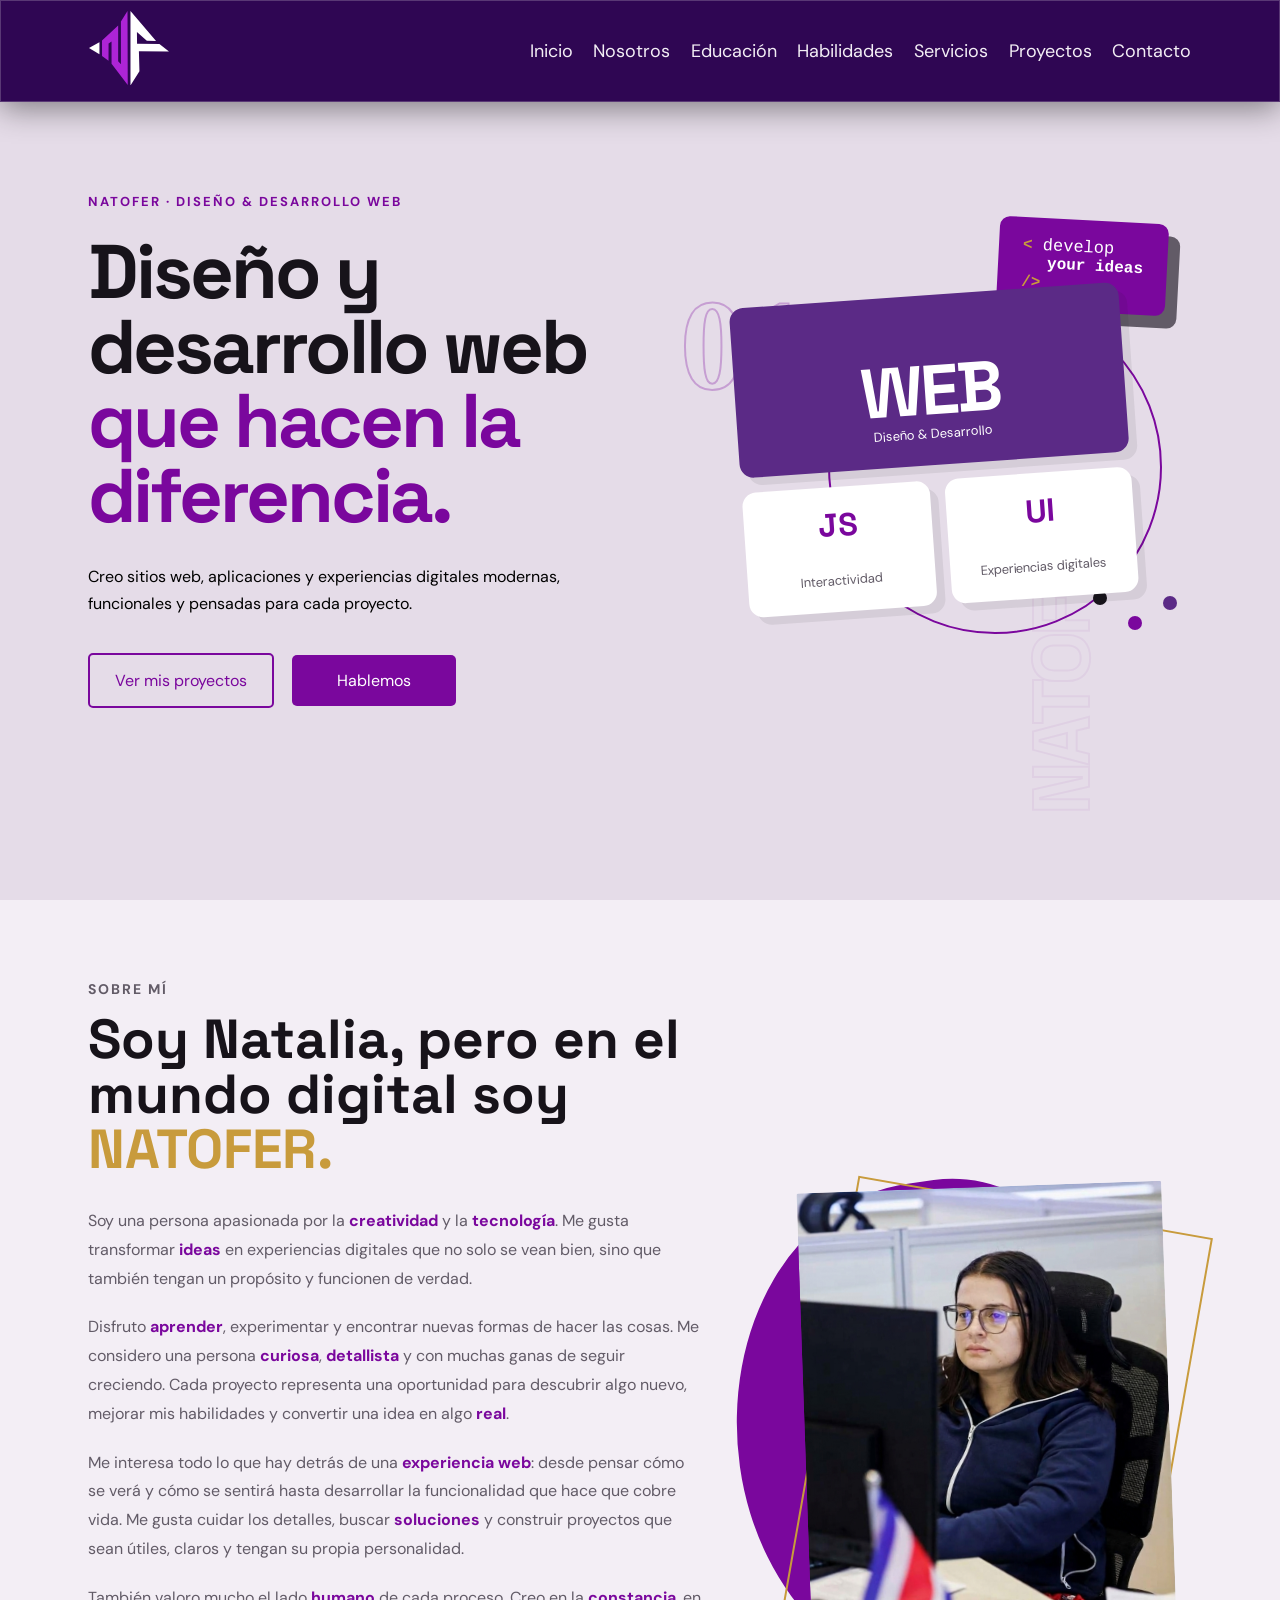
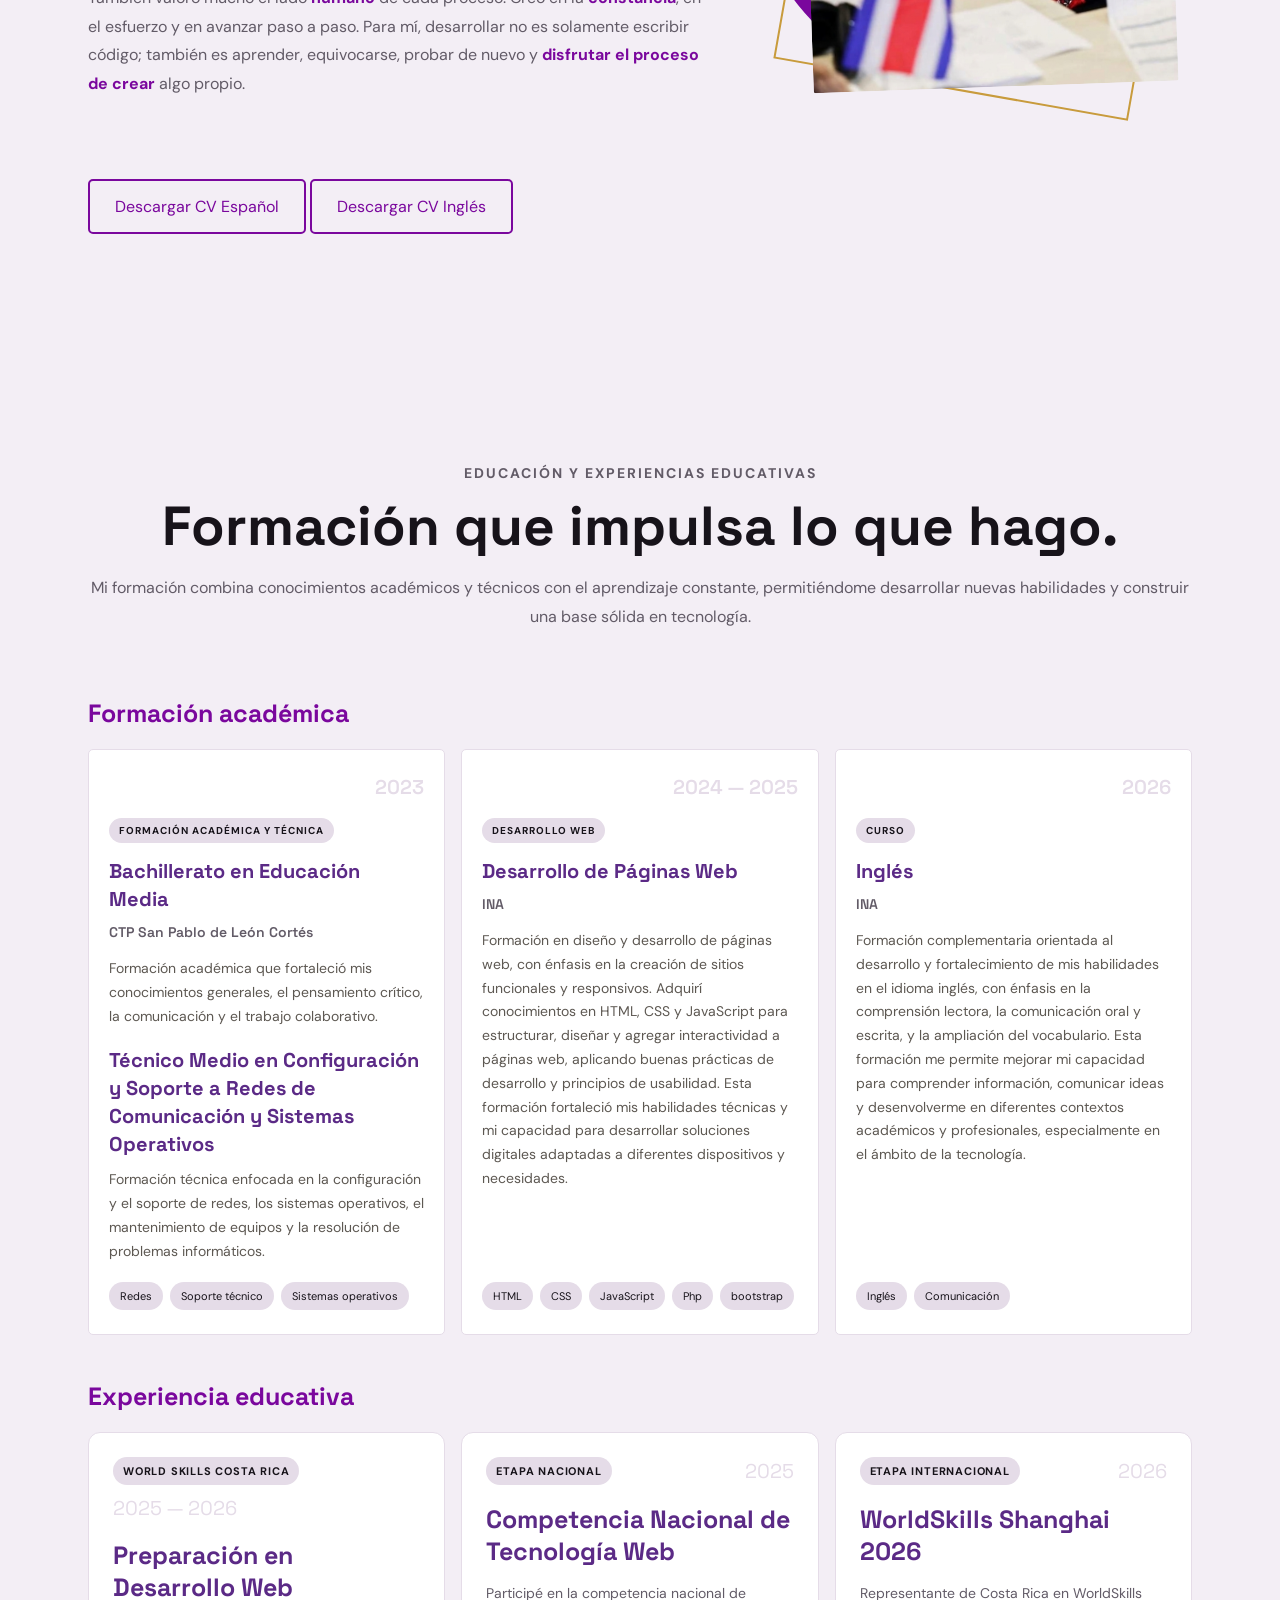
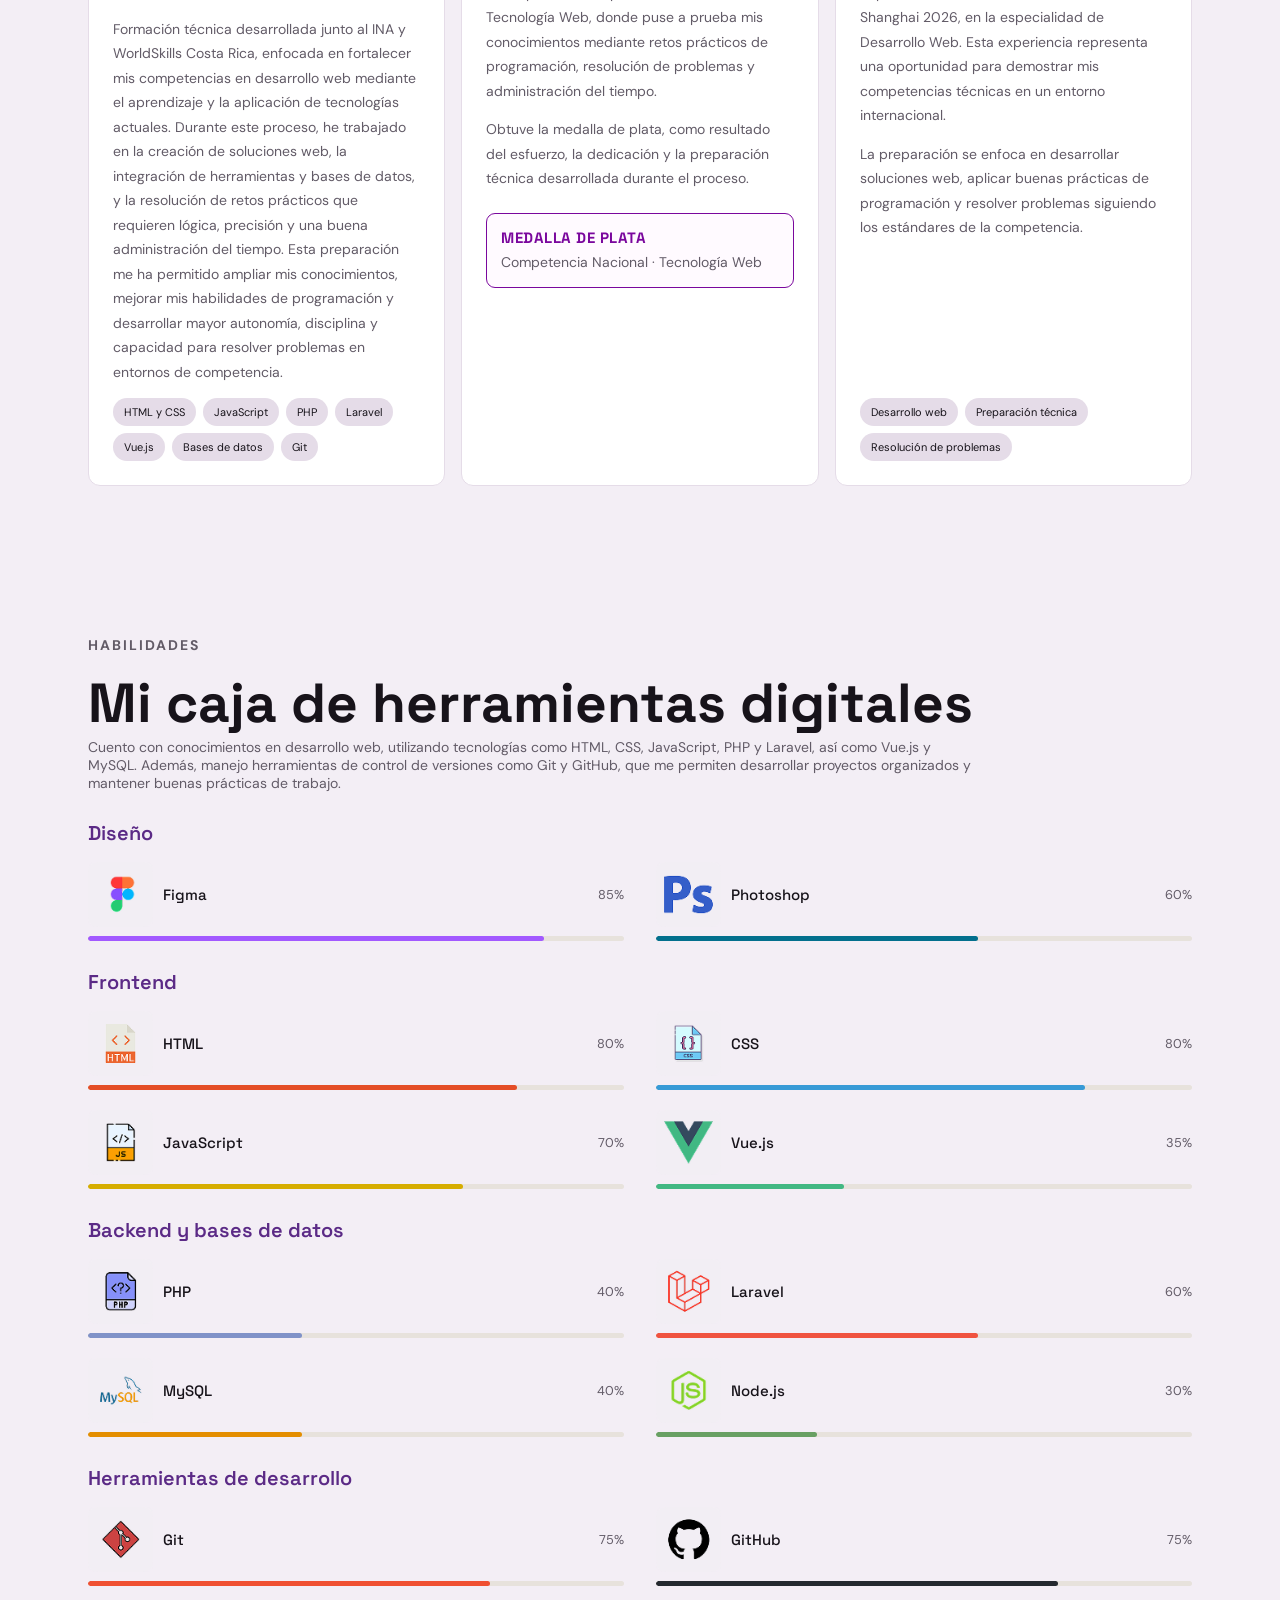
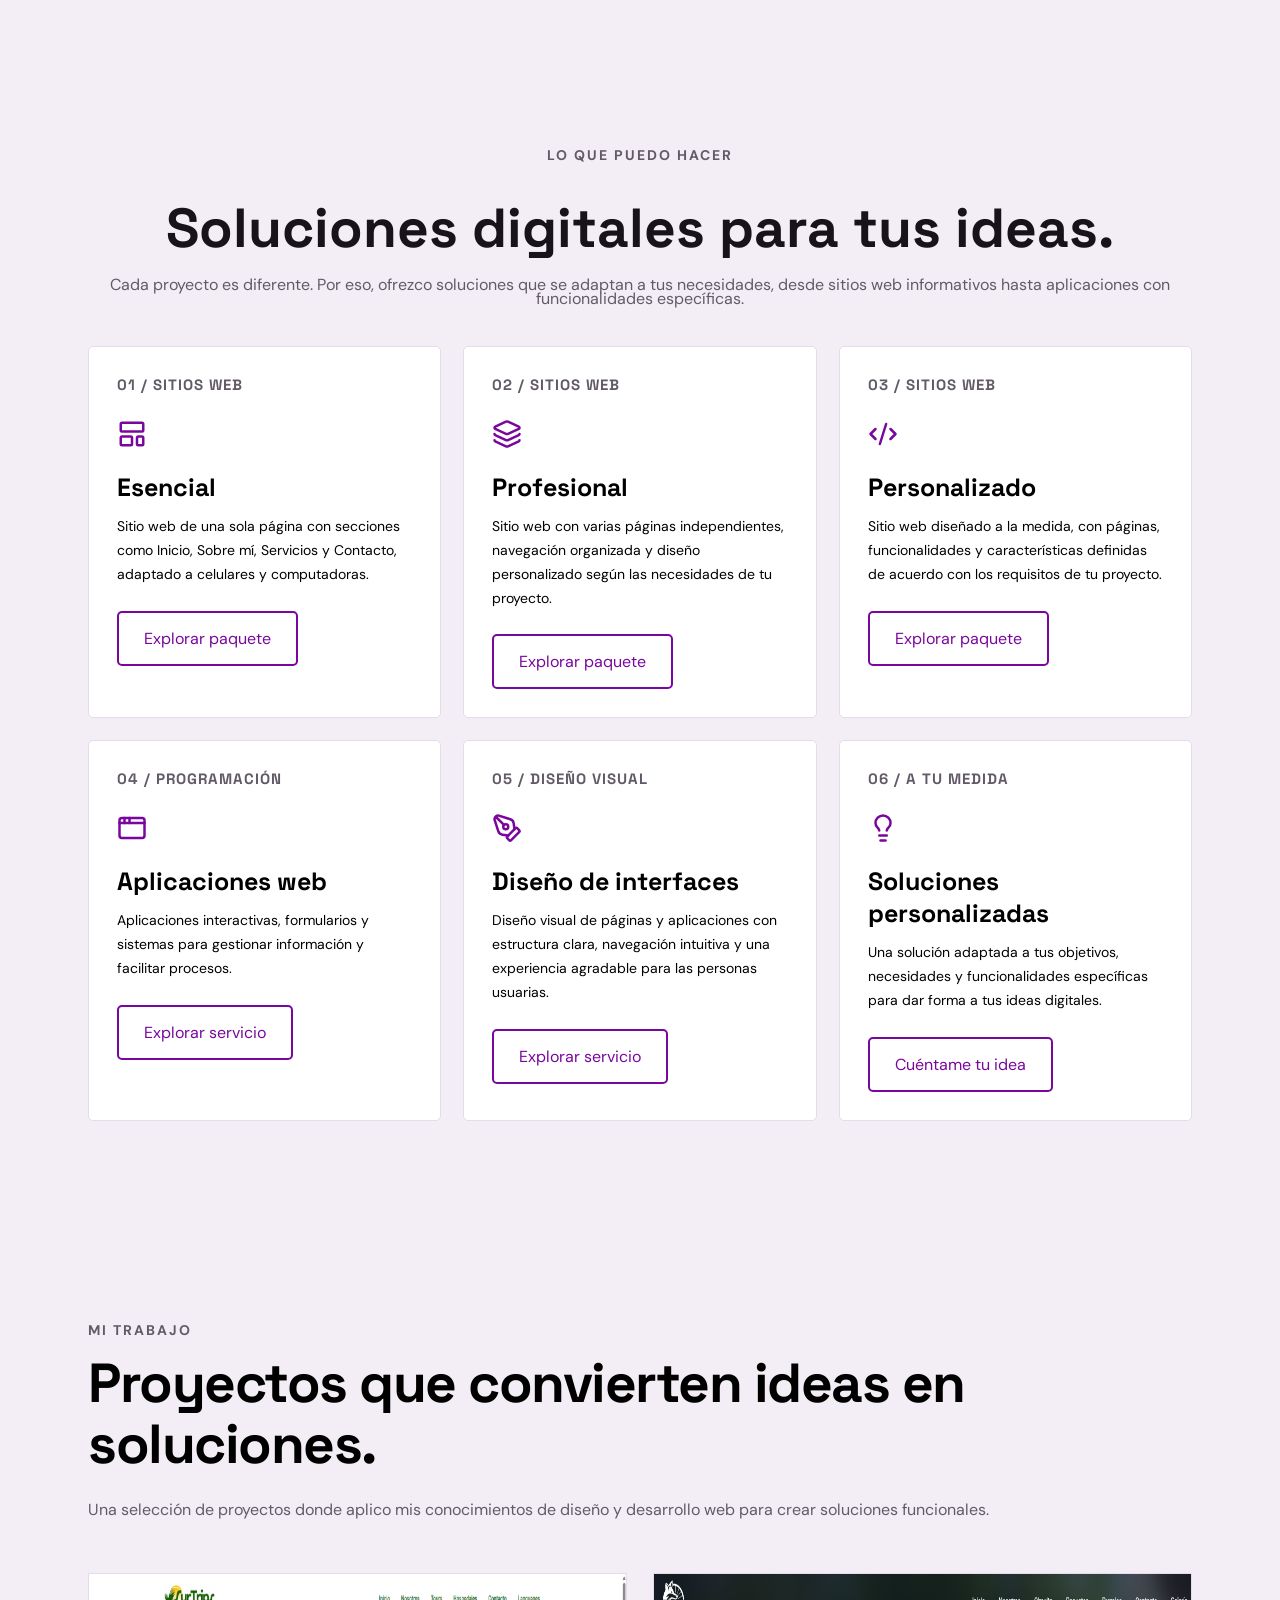
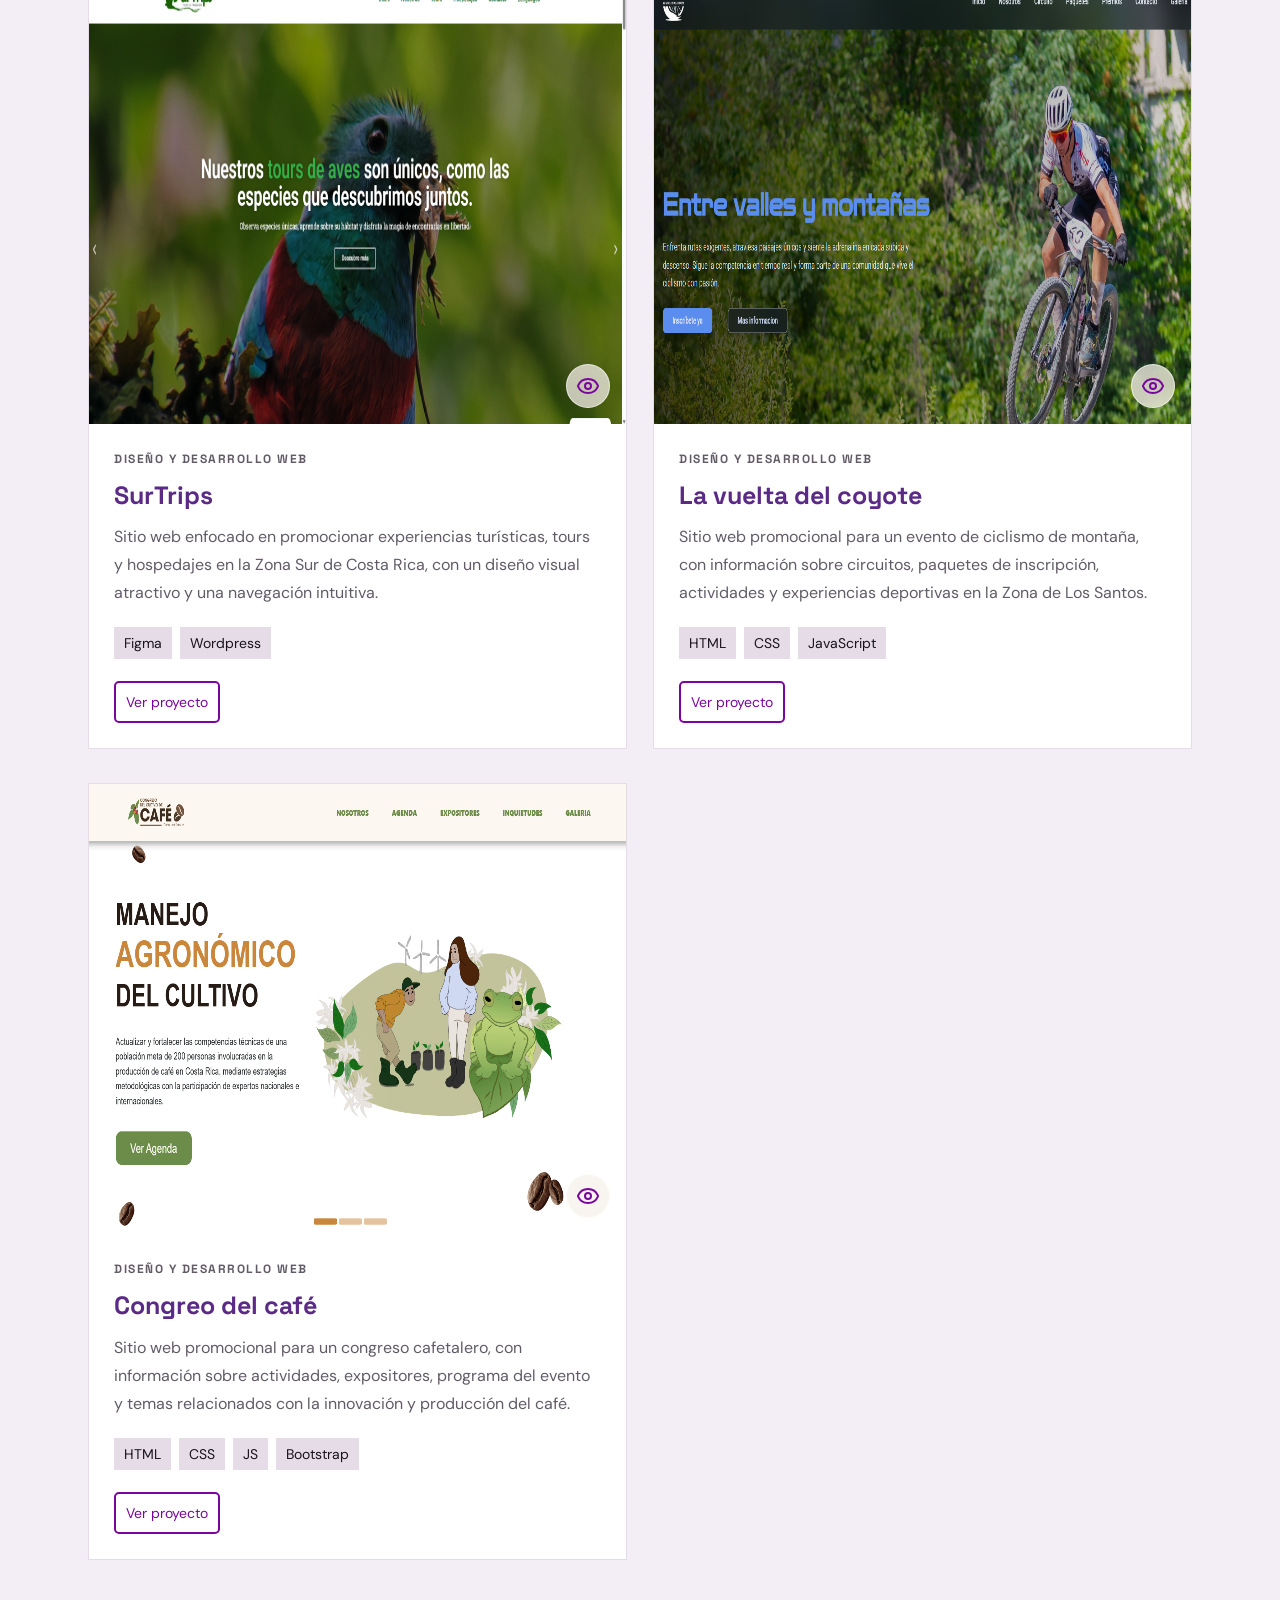
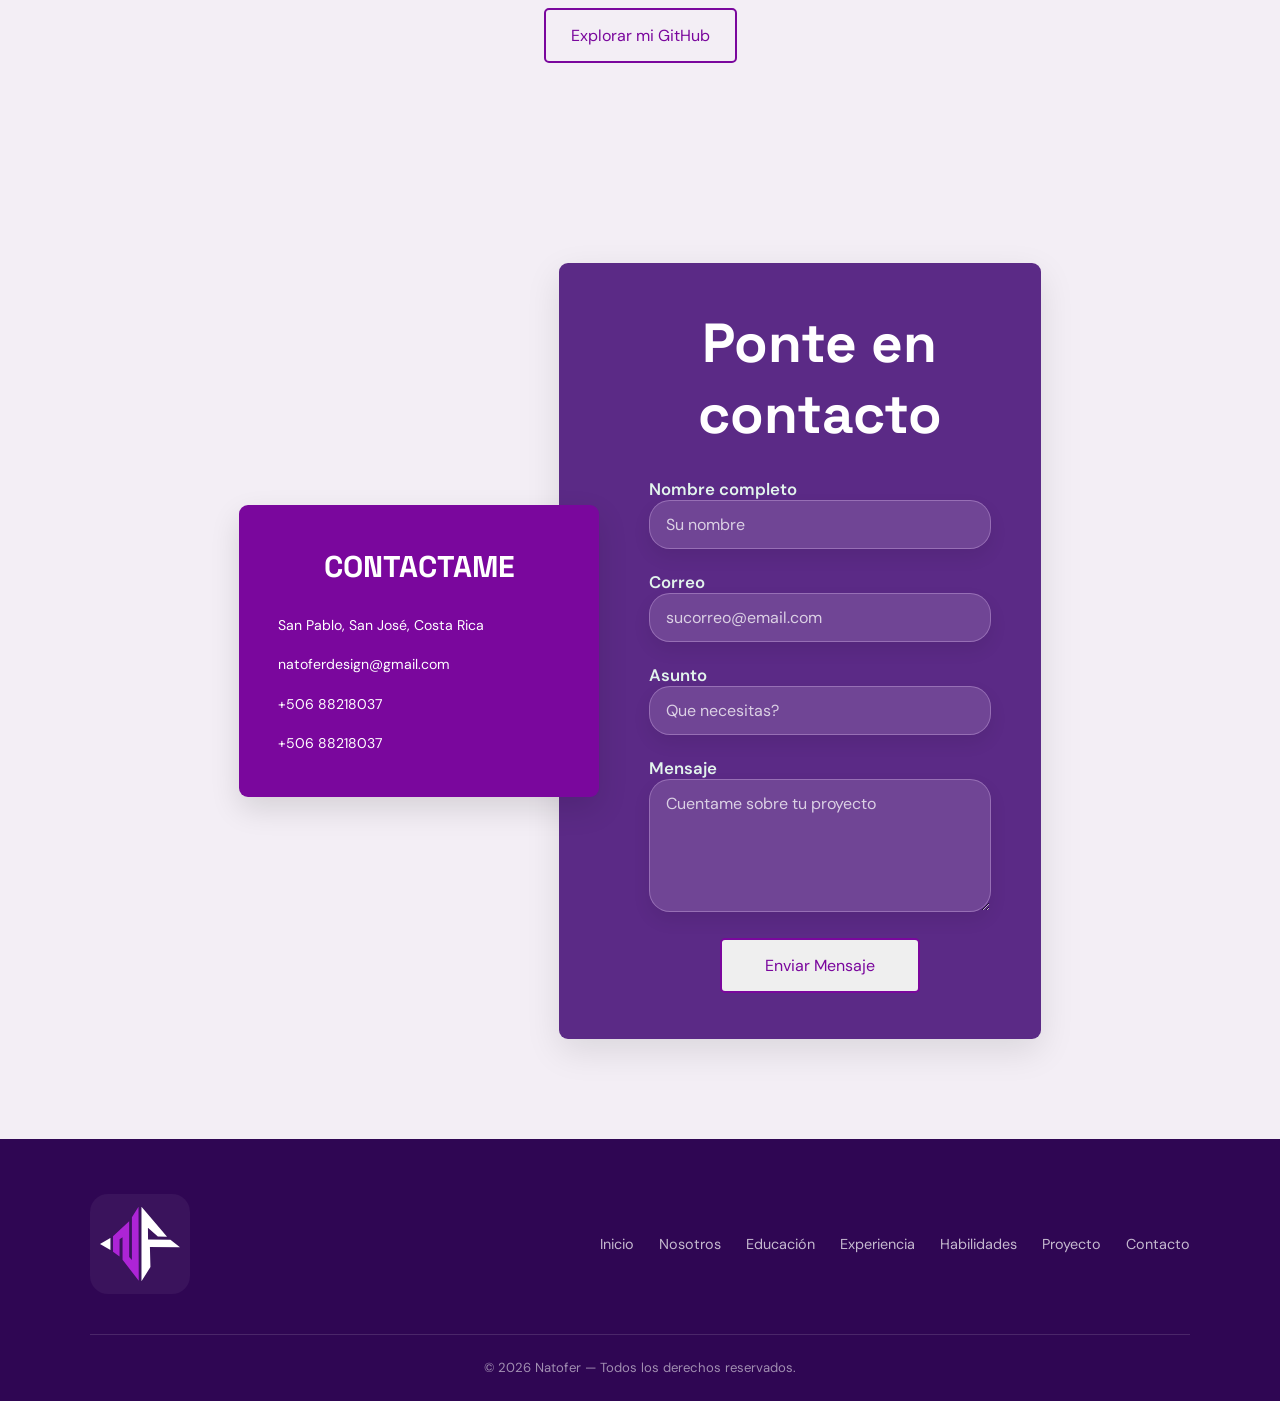
==== commit 6b6896c8: "Add files via upload" ====
--- a/index.html
+++ b/index.html
@@ -8,6 +8,7 @@
     <link rel="stylesheet" href="CSS/style.css">
     <link rel="preconnect" href="https://fonts.googleapis.com">
     <link rel="preconnect" href="https://fonts.gstatic.com" crossorigin>
+    <link rel="shortcut icon" href="IMG/logo.svg" type="image/x-icon">
 
     <link
         href="https://fonts.googleapis.com/css2?family=DM+Sans:wght@400;500;600;700&family=Space+Grotesk:wght@400;500;600;700&display=swap"
@@ -705,7 +706,7 @@
                             a celulares y computadoras.
                         </p>
 
-                        <a href="servicios/sitios-web.html#esencial" class="boton">
+                        <a href="esencial.html" class="boton">
                             Explorar paquete
                         </a>
 
--- a/CSS/style.css
+++ b/CSS/style.css
@@ -1339,8 +1339,7 @@
 }
 
 .contact-container {
-    width: 100%;
-    max-width: 1100px;
+    width: 85%;
     margin: 0 auto;
 }
 
@@ -1934,6 +1933,7 @@
         width: 80%;
     }
 }
+
 /* Pantallas pequeñas */
 @media (max-width:980px) {
 
@@ -2288,6 +2288,107 @@
     }
 }
 
+@media (max-width:600px) {
+    .container {
+        width: 90%;
+        margin: 0 auto;
+    }
+
+    .educacionCard {
+        height: auto;
+    }
+
+    .worldskillsCard {
+        height: auto;
+    }
+
+    .tags {
+        justify-content: space-evenly;
+        display: flex;
+    }
+
+    .listaHabilidades {
+        display: flex;
+        flex-wrap: wrap;
+        justify-content: space-between;
+        flex-direction: column;
+    }
+
+    .informacionCotacto {
+        flex-direction: column;
+    }
+
+    .contact-form {
+        width: 100%;
+        padding: 15px;
+        margin: 0 auto;
+    }
+
+    .proyectoImagen {
+        display: none;
+    }
+
+    .proyectoImagen img {
+        object-fit: cover;
+
+    }
+
+    .informacionCotacto {
+        width: 100%;
+        gap: 20px;
+
+    }
+
+    .contact-form .h2 {
+        font-size: 25px;
+    }
+
+    .contact-container {
+        width: 100%;
+    }
+
+    .Contacto {
+        padding: 20px 0;
+    }
+
+    .footer-menu {
+        flex-direction: column;
+        text-align: center;
+    }
+
+    .sobre-contenido h2 {
+        font-size: 25px;
+    }
+
+    .sobre-contenido h2 span {
+        font-size: 25px;
+    }
+
+    .formacionHeader .h2 {
+        font-size: 25px;
+    }
+
+    .habilidades h2 {
+        font-size: 25px;
+    }
+
+    .servicios h2 {
+        font-size: 25px;
+    }
+
+    .headerProyectos h2 {
+        font-size: 25px;
+    }
+    .texto{
+        height: auto;
+    }
+    
+}
+@media (max-width:380px) {
+    .visual{
+        display: none;
+    }
+}
 /* =========================================
    ANIMACIONES Y ACCESIBILIDAD
 ========================================= */
@@ -2365,4 +2466,5 @@
     .barraNivel span {
         animation: none;
     }
-}+}
+
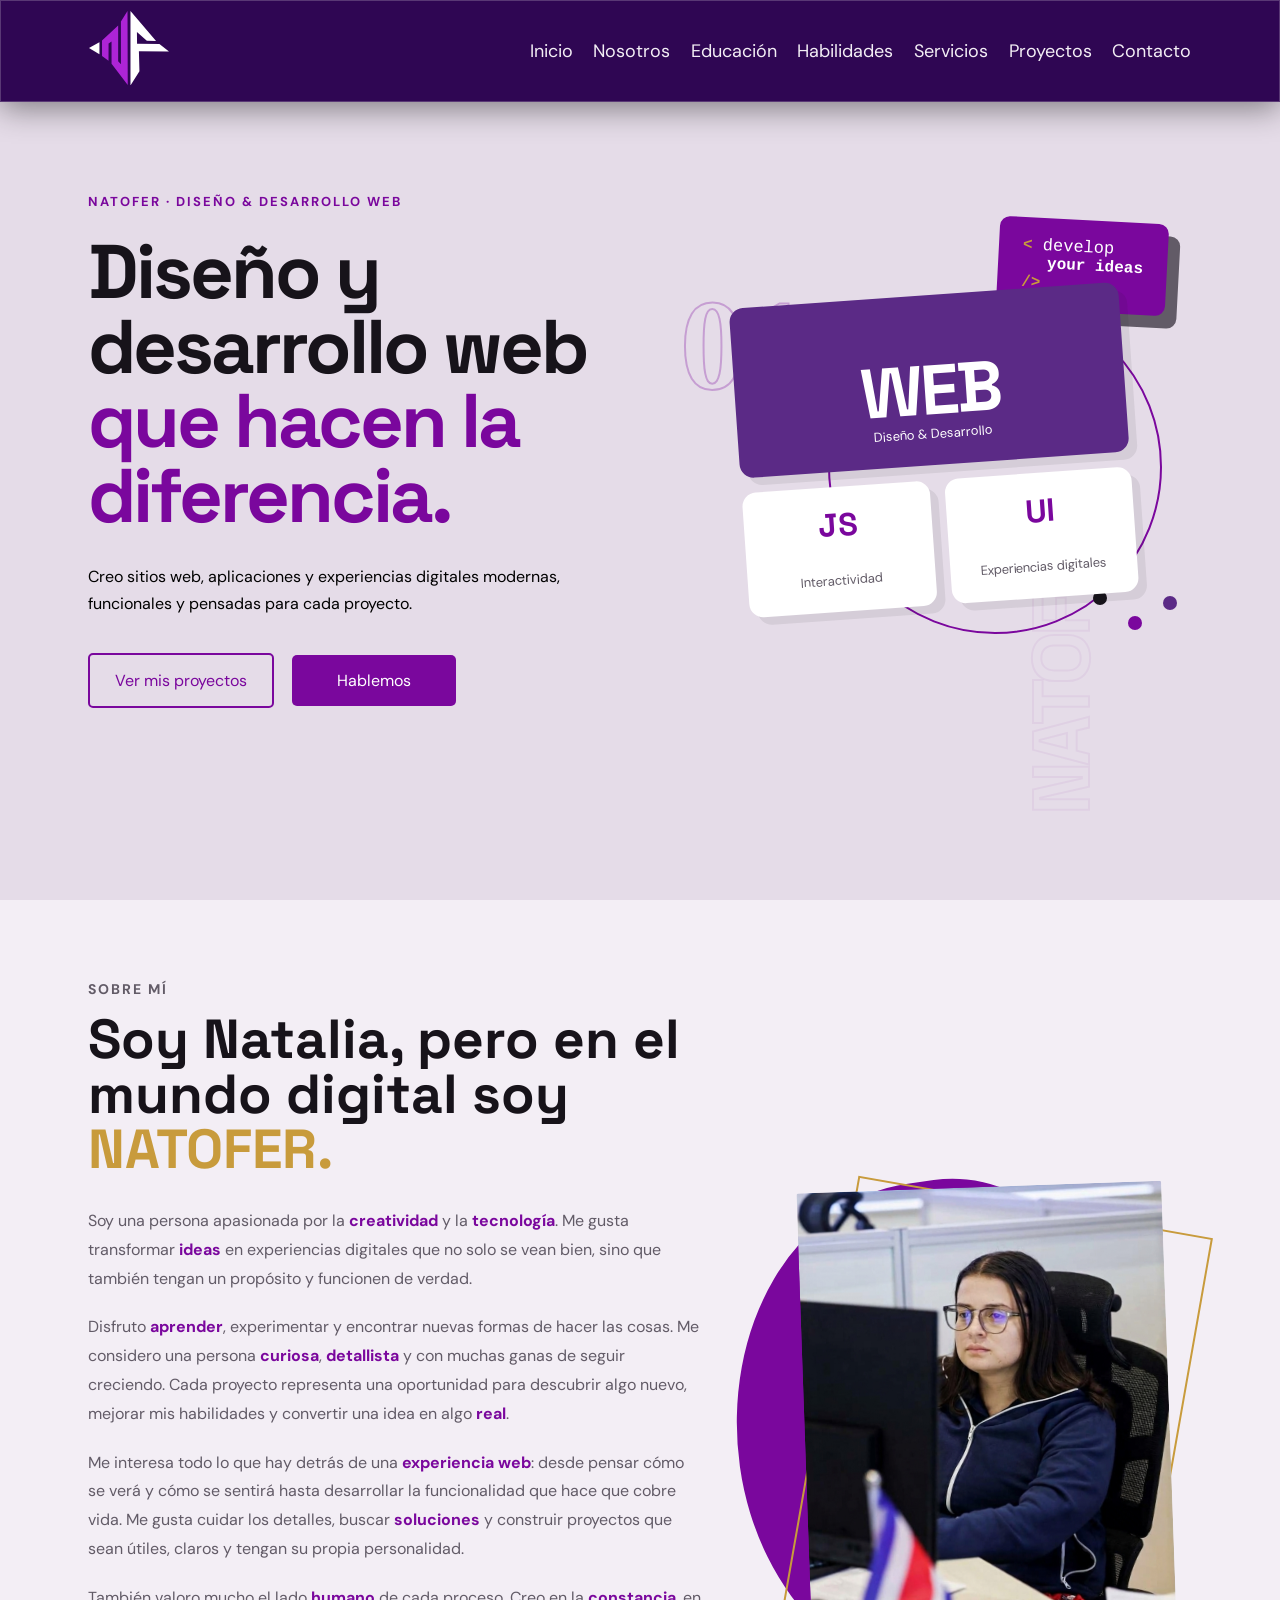
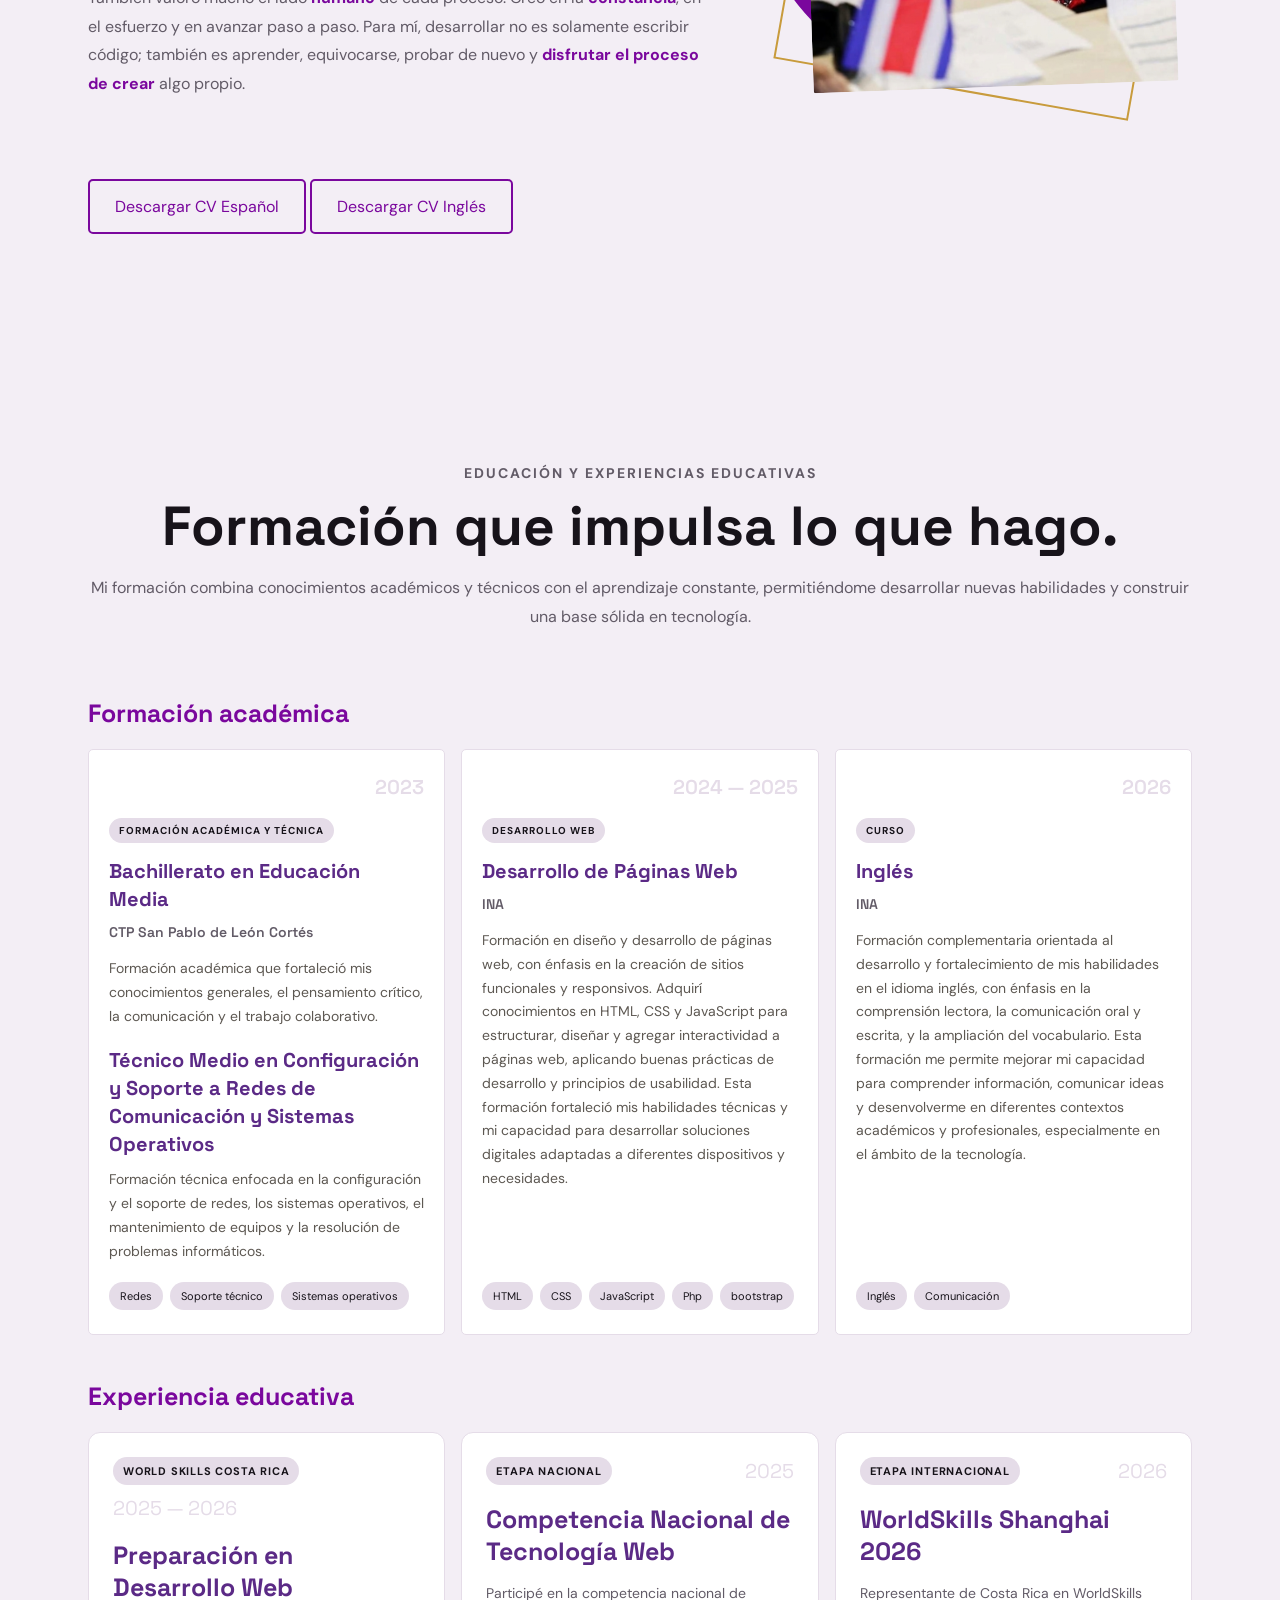
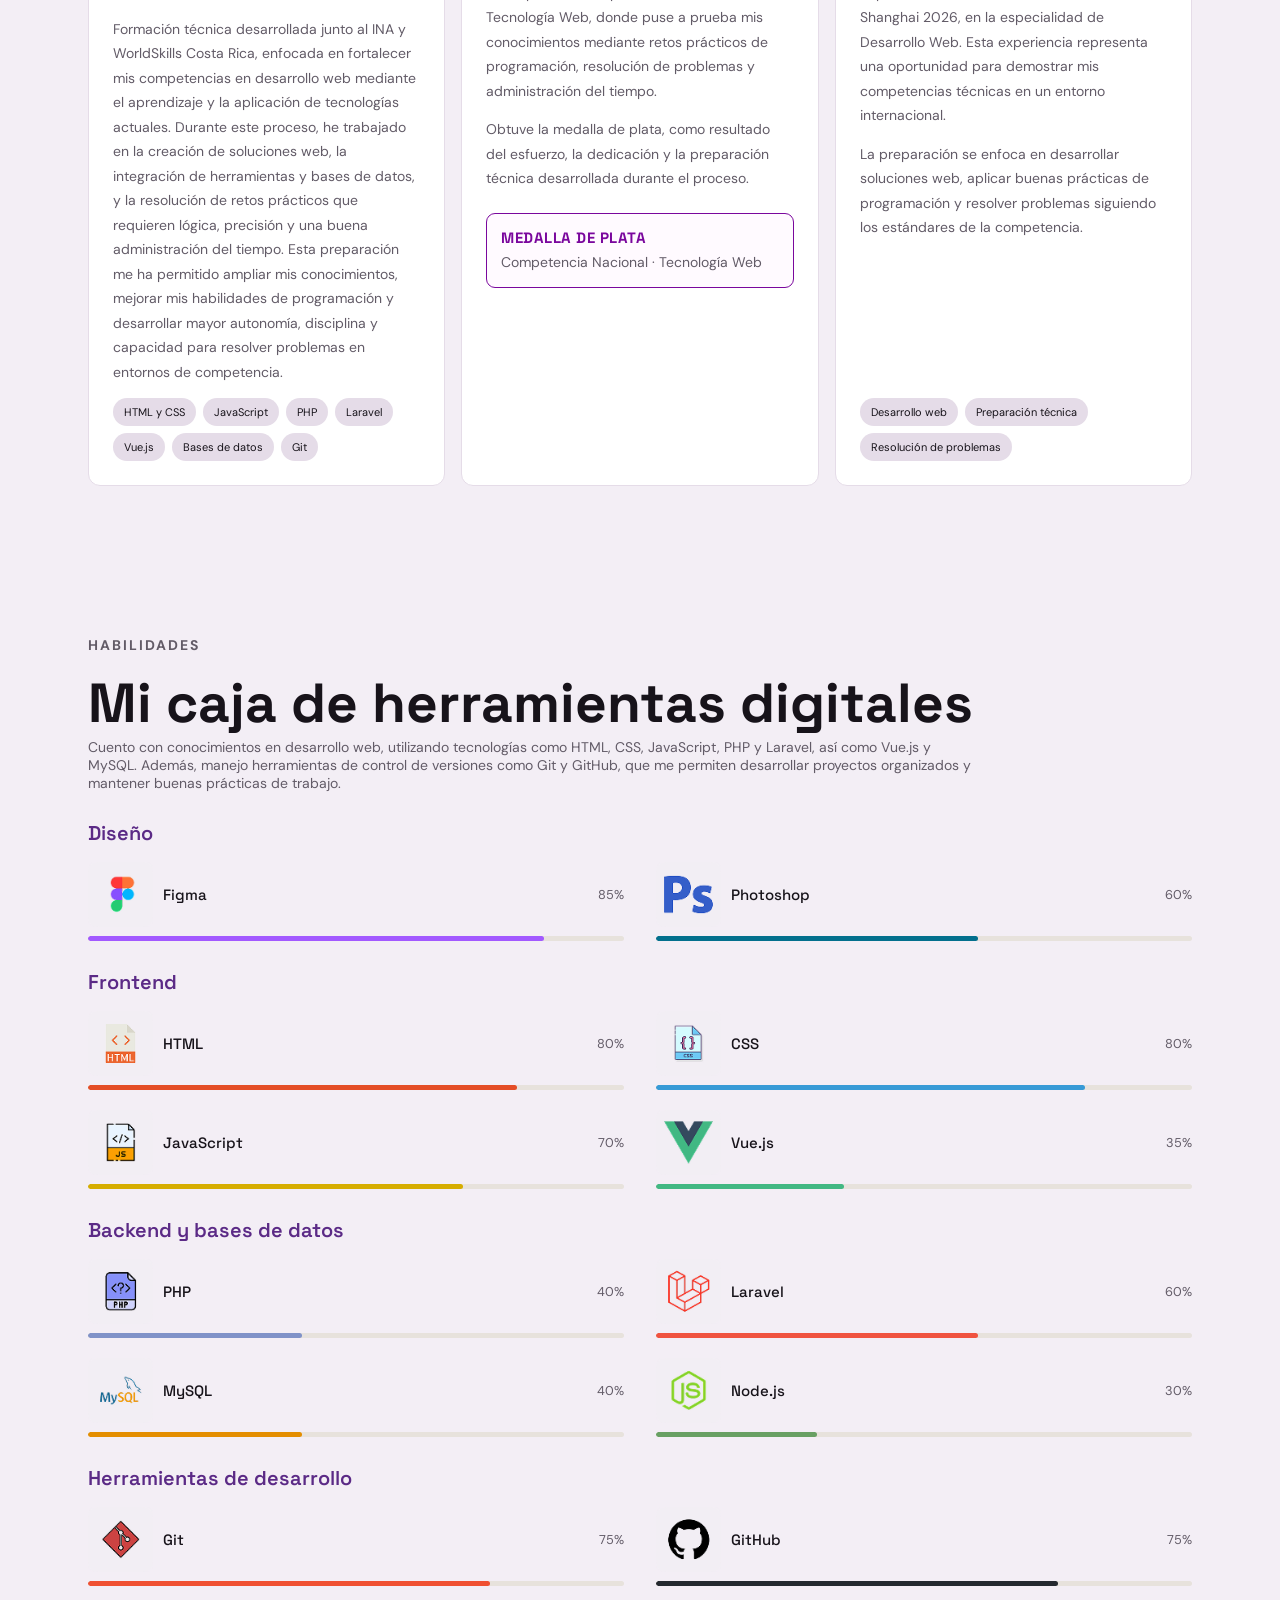
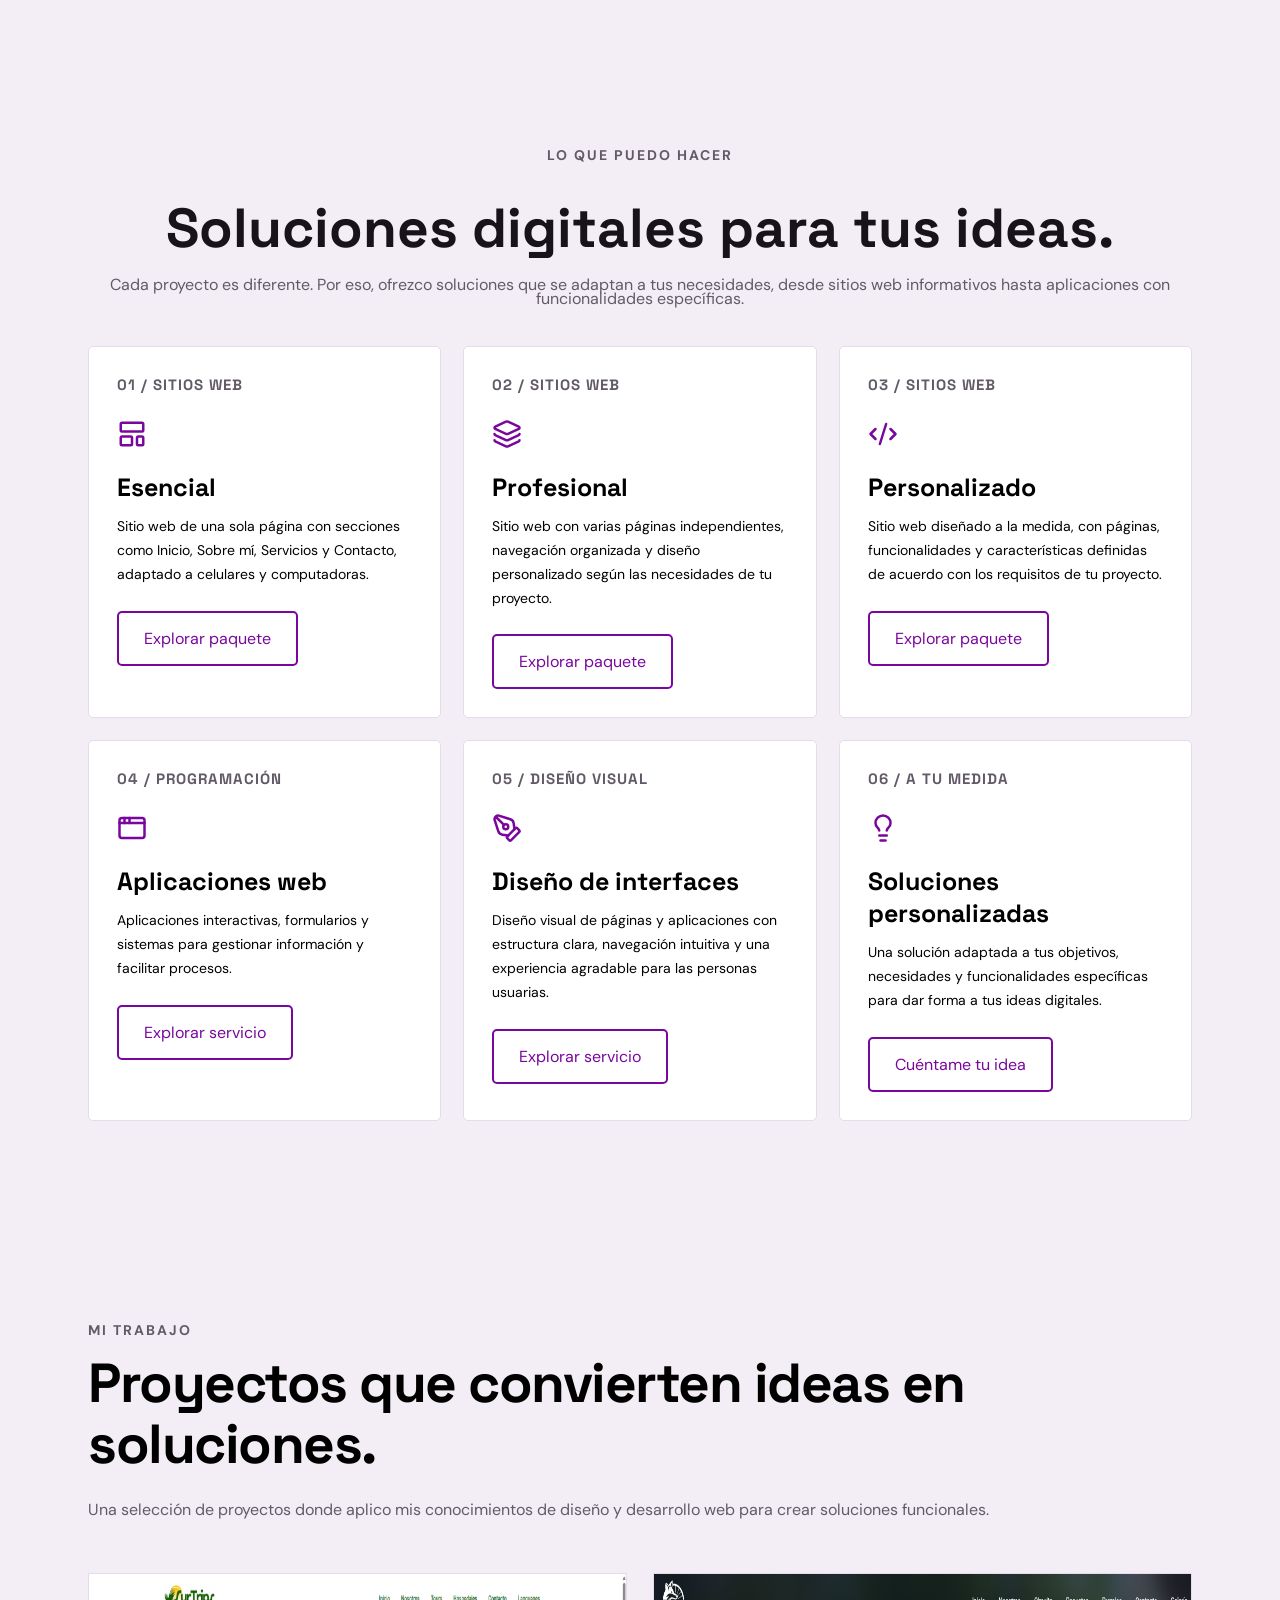
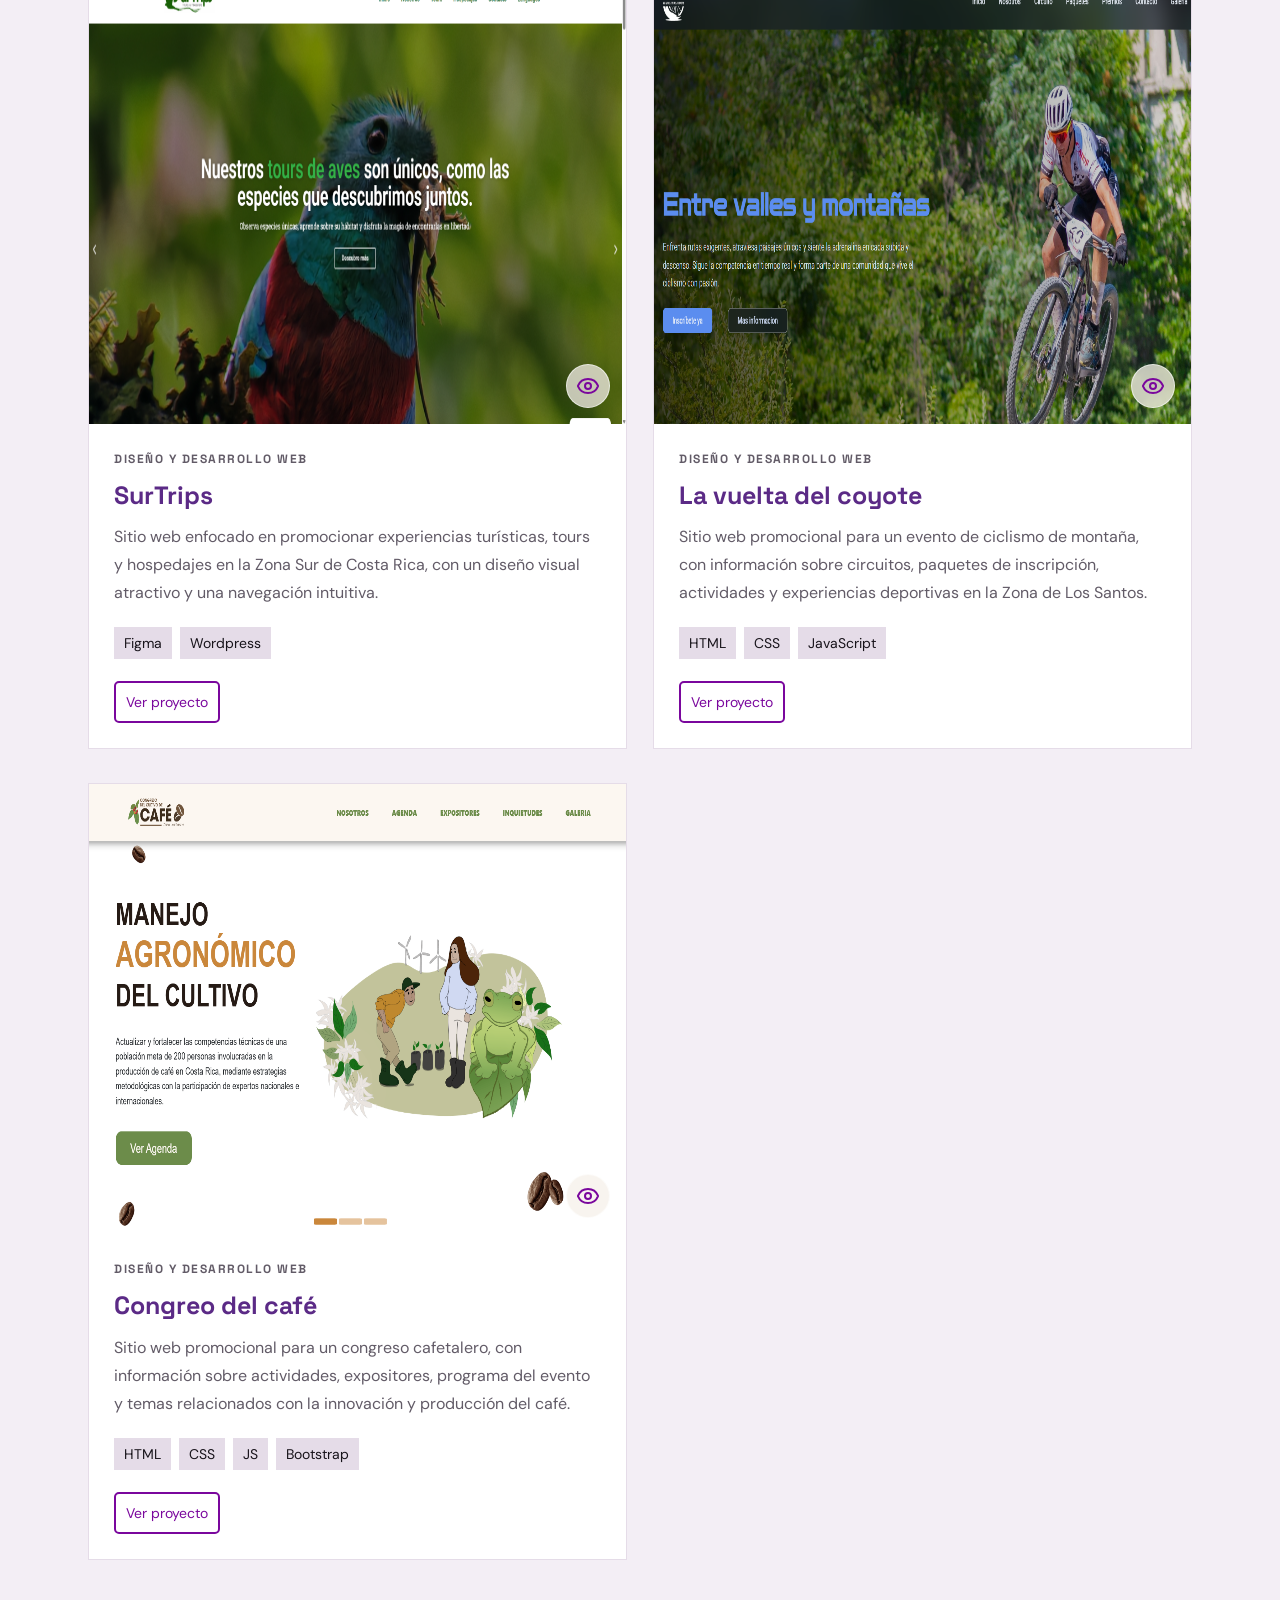
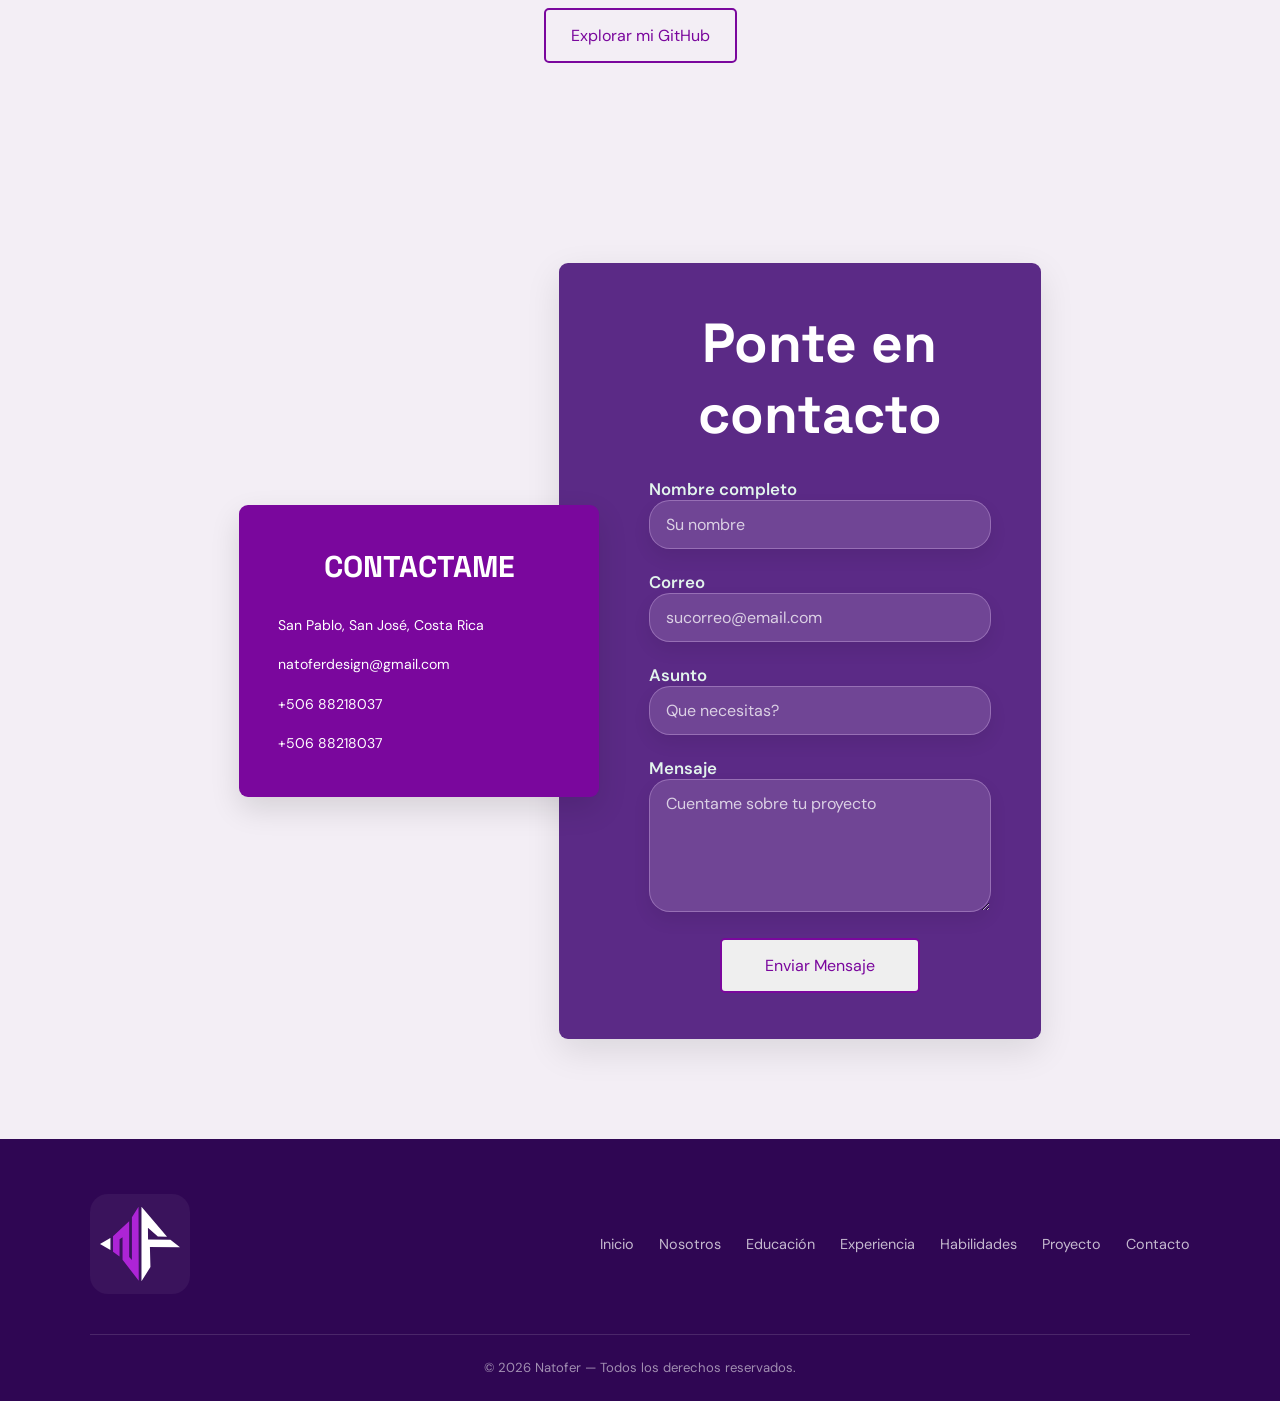
==== commit 2293ea52: "Add files via upload" ====
--- a/index.html
+++ b/index.html
@@ -1,1154 +1,1154 @@
-<!DOCTYPE html>
-<html lang="es">
-
-<head>
-    <meta charset="utf-8">
-    <meta name="viewport" content="width=device-width, initial-scale=1">
-    <title>NATOFER</title>
-    <link rel="stylesheet" href="CSS/style.css">
-    <link rel="preconnect" href="https://fonts.googleapis.com">
-    <link rel="preconnect" href="https://fonts.gstatic.com" crossorigin>
-    <link rel="shortcut icon" href="IMG/logo.svg" type="image/x-icon">
-
-    <link
-        href="https://fonts.googleapis.com/css2?family=DM+Sans:wght@400;500;600;700&family=Space+Grotesk:wght@400;500;600;700&display=swap"
-        rel="stylesheet">
-</head>
-
-<body>
-    <header class="menuNavegacion">
-        <div class="container">
-            <nav class="menuInfo">
-                <div class="logo">
-                    <svg xmlns="http://www.w3.org/2000/svg" id="Capa_2" data-name="Capa 2" viewBox="0 0 376.03 350">
-                        <defs>
-                            <style>
-                                .cls-1 {
-                                    fill: #fff;
-                                }
-
-                                .cls-2 {
-                                    fill: #ad24d6;
-                                }
-                            </style>
-                        </defs>
-                        <g id="Capa_1-2" data-name="Capa 1">
-                            <g>
-                                <polygon class="cls-2"
-                                    points="181.01 0 182.11 347.7 106.01 248.5 106.01 143 92.01 153 91.73 234.34 61.17 211.34 61.17 138.66 137.01 68 137.01 236.5 150.01 250 150.01 49.5 181.01 0" />
-                                <polygon class="cls-1" points="49.01 147 48.58 147.24 0 174.51 49.01 203 49.01 147" />
-                                <polygon class="cls-1"
-                                    points="195.01 0 195.01 350 237.13 283.11 234.58 189.15 376.03 190.17 331.09 155.45 225.9 153.91 225.28 98.89 271.86 140.13 315.26 140.64 195.01 0" />
-                            </g>
-                        </g>
-                    </svg>
-                </div>
-                <ul class="contendorNav">
-                    <li><a href="#inicio" class="nav-link">Inicio</a></li>
-                    <li><a href="#nosotros" class="nav-link">Nosotros</a></li>
-                    <li><a href="#educacion" class="nav-link">Educación</a></li>
-                    <li><a href="#habilidades" class="nav-link">Habilidades</a></li>
-                    <li><a href="#servicios" class="nav-link">Servicios</a></li>
-                    <li><a href="#proyectos" class="nav-link">Proyectos</a></li>
-                    <li><a href="#contacto" class="nav-link">Contacto</a></li>
-                </ul>
-                <button class="menu-toggle" aria-label="Abrir menú">
-                    <span></span>
-                    <span></span>
-                    <span></span>
-                </button>
-
-            </nav>
-        </div>
-    </header>
-
-    <main>
-        <section class="banner" id="inicio">
-            <div class="container">
-
-                <div class="texto">
-                    <span class="mini-titulo">NATOFER · DISEÑO & DESARROLLO WEB</span>
-
-                    <h1>
-                        Diseño y desarrollo web
-                        <span>que hacen la diferencia.</span>
-                    </h1>
-
-                    <p>
-                        Creo sitios web, aplicaciones y experiencias digitales
-                        modernas, funcionales y pensadas para cada proyecto.
-                    </p>
-
-                    <div class="acciones">
-                        <a class="boton" href="#proyectos">
-                            Ver mis proyectos
-                        </a>
-
-                        <a class="boton-secundario" href="#contacto">
-                            Hablemos
-                        </a>
-                    </div>
-                </div>
-
-
-                <div class="visual">
-
-                    <div class="codigo">
-                        <span>&lt;</span> develop
-                        <strong>your ideas</strong>
-                        <span>/&gt;</span>
-                    </div>
-
-                    <div class="numero">
-                        01
-                    </div>
-
-                    <div class="tarjetas">
-
-                        <div class="tarjeta tarjeta-principal">
-                            <strong>WEB</strong>
-                            <span>Diseño & Desarrollo</span>
-                        </div>
-
-                        <div class="tarjeta">
-                            <strong>JS</strong>
-                            <span>Interactividad</span>
-                        </div>
-
-                        <div class="tarjeta">
-                            <strong>UI</strong>
-                            <span>Experiencias digitales</span>
-                        </div>
-
-                    </div>
-
-                    <div class="nombre-visual">
-                        NATOFER
-                    </div>
-
-                </div>
-
-            </div>
-        </section>
-        <section class="sobre-mi" id="nosotros">
-            <article class="container">
-                <div class="sobre-contenido">
-
-                    <span class="etiqueta">SOBRE MÍ</span>
-
-                    <h2>
-                        Soy Natalia, pero en el mundo digital soy
-                        <span>NATOFER.</span>
-                    </h2>
-
-                    <p>
-                        Soy una persona apasionada por la <strong>creatividad</strong> y la
-                        <strong>tecnología</strong>. Me gusta transformar <strong>ideas</strong>
-                        en experiencias digitales que no solo se vean bien, sino que también
-                        tengan un propósito y funcionen de verdad.
-                    </p>
-
-                    <p>
-                        Disfruto <strong>aprender</strong>, experimentar y encontrar nuevas
-                        formas de hacer las cosas. Me considero una persona
-                        <strong>curiosa</strong>, <strong>detallista</strong> y con muchas ganas
-                        de seguir creciendo. Cada proyecto representa una oportunidad para
-                        descubrir algo nuevo, mejorar mis habilidades y convertir una idea en
-                        algo <strong>real</strong>.
-                    </p>
-
-                    <p>
-                        Me interesa todo lo que hay detrás de una
-                        <strong>experiencia web</strong>: desde pensar cómo se verá y cómo se
-                        sentirá hasta desarrollar la funcionalidad que hace que cobre vida.
-                        Me gusta cuidar los detalles, buscar <strong>soluciones</strong> y
-                        construir proyectos que sean útiles, claros y tengan su propia
-                        personalidad.
-                    </p>
-
-                    <p>
-                        También valoro mucho el lado <strong>humano</strong> de cada proceso.
-                        Creo en la <strong>constancia</strong>, en el esfuerzo y en avanzar paso
-                        a paso. Para mí, desarrollar no es solamente escribir código; también
-                        es aprender, equivocarse, probar de nuevo y
-                        <strong>disfrutar el proceso de crear</strong> algo propio.
-                    </p>
-
-                    <div class="habilidades">
-
-                        <a href="cv/NATALIA PICADO FERNANDEZ ESPAÑOL.pdf" class="boton" download>
-                            Descargar CV Español
-                        </a>
-                        <a href="cv/NATALIA PICADO FERNANDEZ INGLES.pdf" class="boton" download>
-                            Descargar CV Inglés
-                        </a>
-
-                    </div>
-
-                </div>
-                <div class="imagen-sobre">
-
-                    <div class="detalle detalle-1"></div>
-                    <div class="detalle detalle-2"></div>
-                    <div class="detalle detalle-3"></div>
-
-                    <div class="marco"></div>
-
-                    <img src="IMG/foto1.jpg" alt="Natalia Picado">
-                </div>
-            </article>
-
-
-        </section>
-        <section class="formacionSection" id="educacion">
-
-            <article class="container">
-
-                <!-- ENCABEZADO -->
-                <article class="formacionHeader">
-
-                    <span class="etiqueta">
-                        EDUCACIÓN Y EXPERIENCIAS EDUCATIVAS
-                    </span>
-
-                    <h2 class="h2">Formación que impulsa lo que hago.</h2>
-
-                    <p>
-                        Mi formación combina conocimientos académicos y técnicos
-                        con el aprendizaje constante, permitiéndome desarrollar
-                        nuevas habilidades y construir una base sólida en tecnología.
-                    </p>
-
-                </article>
-
-
-                <div class="eduExpe">
-
-                    <!-- =========================
-                 FORMACIÓN ACADÉMICA
-            ========================== -->
-
-                    <div class="edu">
-
-                        <h3>Formación académica</h3>
-
-                        <div class="educacionGrid">
-
-                            <!-- BACHILLERATO Y TÉCNICO MEDIO -->
-                            <article class="educacionCard">
-
-                                <span class="educacionYear">2023</span>
-
-                                <div class="educacionInfo">
-
-                                    <span class="educacionTipo">
-                                        FORMACIÓN ACADÉMICA Y TÉCNICA
-                                    </span>
-
-                                    <h4>Bachillerato en Educación Media</h4>
-
-                                    <h5>CTP San Pablo de León Cortés</h5>
-
-                                    <p>
-                                        Formación académica que fortaleció mis conocimientos
-                                        generales, el pensamiento crítico, la comunicación
-                                        y el trabajo colaborativo.
-                                    </p>
-
-                                    <div class="separadorEducacion"></div>
-
-                                    <h4>
-                                        Técnico Medio en Configuración y Soporte a Redes de
-                                        Comunicación y Sistemas Operativos
-                                    </h4>
-
-                                    <p>
-                                        Formación técnica enfocada en la configuración y el
-                                        soporte de redes, los sistemas operativos, el
-                                        mantenimiento de equipos y la resolución de problemas
-                                        informáticos.
-                                    </p>
-
-                                    <div class="tags">
-                                        <span>Redes</span>
-                                        <span>Soporte técnico</span>
-                                        <span>Sistemas operativos</span>
-                                    </div>
-
-                                </div>
-
-                            </article>
-                            <!-- DESARROLLO WEB -->
-                            <article class="educacionCard">
-
-                                <span class="educacionYear">2024 — 2025</span>
-
-                                <div class="educacionInfo">
-
-                                    <span class="educacionTipo">DESARROLLO WEB</span>
-
-                                    <h4>Desarrollo de Páginas Web</h4>
-
-                                    <h5>INA</h5>
-
-                                    <p>
-                                        Formación en diseño y desarrollo de páginas web, con énfasis en la creación de
-                                        sitios funcionales y responsivos. Adquirí conocimientos en HTML, CSS y
-                                        JavaScript para estructurar, diseñar y agregar interactividad a páginas web,
-                                        aplicando buenas prácticas de desarrollo y principios de usabilidad. Esta
-                                        formación fortaleció mis habilidades técnicas y mi capacidad para desarrollar
-                                        soluciones digitales adaptadas a diferentes dispositivos y necesidades.
-                                    </p>
-
-                                    <div class="tags">
-                                        <span>HTML</span>
-                                        <span>CSS</span>
-                                        <span>JavaScript</span>
-                                        <span>Php</span>
-                                        <span>bootstrap</span>
-                                    </div>
-
-                                </div>
-
-                            </article>
-
-
-                            <!-- INGLÉS -->
-                            <article class="educacionCard">
-
-                                <span class="educacionYear">2026</span>
-
-                                <div class="educacionInfo">
-
-                                    <span class="educacionTipo">CURSO</span>
-
-                                    <h4>Inglés</h4>
-
-                                    <h5>INA</h5>
-
-                                    <p>
-                                        Formación complementaria orientada al desarrollo y fortalecimiento de mis
-                                        habilidades en el idioma inglés, con énfasis en la comprensión lectora, la
-                                        comunicación oral y escrita, y la ampliación del vocabulario. Esta formación me
-                                        permite mejorar mi capacidad para comprender información, comunicar ideas y
-                                        desenvolverme en diferentes contextos académicos y profesionales, especialmente
-                                        en el ámbito de la tecnología.
-                                    </p>
-
-                                    <div class="tags">
-                                        <span>Inglés</span>
-                                        <span>Comunicación</span>
-                                    </div>
-
-                                </div>
-
-                            </article>
-
-                        </div>
-
-                    </div>
-
-
-                    <!-- =========================
-                 EXPERIENCIA EDUCATIVA
-            ========================== -->
-
-                    <div class="edu">
-
-                        <h3>Experiencia educativa</h3>
-
-                        <div class="experienciaEducativa">
-
-                            <!-- PREPARACIÓN WORLDSKILLS -->
-                            <article class="worldskillsCard">
-
-                                <div class="worldskillsContent">
-
-                                    <div class="worldskillsTop">
-
-                                        <span class="experienceTag">
-                                            WORLD SKILLS COSTA RICA
-                                        </span>
-
-                                        <span class="experienceYear">
-                                            2025 — 2026
-                                        </span>
-
-                                    </div>
-
-                                    <h3>Preparación en Desarrollo Web</h3>
-
-                                    <p>
-                                        Formación técnica desarrollada junto al INA y WorldSkills Costa Rica, enfocada
-                                        en fortalecer mis competencias en desarrollo web mediante el aprendizaje y la
-                                        aplicación de tecnologías actuales. Durante este proceso, he trabajado en la
-                                        creación de soluciones web, la integración de herramientas y bases de datos, y
-                                        la resolución de retos prácticos que requieren lógica, precisión y una buena
-                                        administración del tiempo. Esta preparación me ha permitido ampliar mis
-                                        conocimientos, mejorar mis habilidades de programación y desarrollar mayor
-                                        autonomía, disciplina y capacidad para resolver problemas en entornos de
-                                        competencia.
-                                    </p>
-
-                                    <div class="tags">
-                                        <span>HTML y CSS</span>
-                                        <span>JavaScript</span>
-                                        <span>PHP</span>
-                                        <span>Laravel</span>
-                                        <span>Vue.js</span>
-                                        <span>Bases de datos</span>
-                                        <span>Git</span>
-                                    </div>
-
-                                </div>
-
-                            </article>
-
-
-                            <!-- COMPETENCIA NACIONAL -->
-                            <article class="worldskillsCard">
-
-                                <div class="worldskillsContent">
-
-                                    <div class="worldskillsTop">
-
-                                        <span class="experienceTag">
-                                            ETAPA NACIONAL
-                                        </span>
-
-                                        <span class="experienceYear">
-                                            2025
-                                        </span>
-
-                                    </div>
-
-                                    <h3>Competencia Nacional de Tecnología Web</h3>
-
-                                    <p>
-                                        Participé en la competencia nacional de
-                                        Tecnología Web, donde puse a prueba mis
-                                        conocimientos mediante retos prácticos
-                                        de programación, resolución de problemas
-                                        y administración del tiempo.
-                                    </p>
-
-                                    <p>
-                                        Obtuve la medalla de plata, como resultado
-                                        del esfuerzo, la dedicación y la preparación
-                                        técnica desarrollada durante el proceso.
-                                    </p>
-
-                                    <div class="achievement">
-
-                                        <strong>MEDALLA DE PLATA</strong>
-
-                                        <span>
-                                            Competencia Nacional · Tecnología Web
-                                        </span>
-
-                                    </div>
-
-                                </div>
-
-                            </article>
-
-
-                            <!-- WORLDSKILLS SHANGHAI -->
-                            <article class="worldskillsCard">
-
-                                <div class="worldskillsContent">
-
-                                    <div class="worldskillsTop">
-
-                                        <span class="experienceTag">
-                                            ETAPA INTERNACIONAL
-                                        </span>
-
-                                        <span class="experienceYear">
-                                            2026
-                                        </span>
-
-                                    </div>
-
-                                    <h3>WorldSkills Shanghai 2026</h3>
-
-                                    <p>
-                                        Representante de Costa Rica en WorldSkills
-                                        Shanghai 2026, en la especialidad de
-                                        Desarrollo Web. Esta experiencia representa
-                                        una oportunidad para demostrar mis
-                                        competencias técnicas en un entorno
-                                        internacional.
-                                    </p>
-
-                                    <p>
-                                        La preparación se enfoca en desarrollar
-                                        soluciones web, aplicar buenas prácticas
-                                        de programación y resolver problemas
-                                        siguiendo los estándares de la competencia.
-                                    </p>
-
-                                    <div class="tags">
-                                        <span>Desarrollo web</span>
-                                        <span>Preparación técnica</span>
-                                        <span>Resolución de problemas</span>
-                                    </div>
-
-                                </div>
-
-                            </article>
-
-                        </div>
-
-                    </div>
-
-                </div>
-
-                </div>
-        </section>
-        <section class="habilidades" id="habilidades">
-            <div class="container">
-                <div class="headerH">
-                    <span class="etiqueta">HABILIDADES</span>
-
-                    <h2>Mi caja de herramientas digitales</h2>
-                    <p>Cuento con conocimientos en desarrollo web, utilizando tecnologías como HTML, CSS, JavaScript,
-                        PHP y
-                        Laravel, así como Vue.js y MySQL. Además, manejo herramientas de control de versiones como Git y
-                        GitHub, que me permiten desarrollar proyectos organizados y mantener buenas prácticas de
-                        trabajo.
-                    </p>
-                </div>
-
-
-                <!-- DISEÑO -->
-                <div class="grupoHabilidades">
-                    <h3 class="tituloGrupo">Diseño</h3>
-
-                    <div class="listaHabilidades">
-
-                        <article class="habilidadItem" style="--nivel:85%; --color:#A259FF;">
-                            <div class="habilidadInfo">
-                                <img src="IMG/habilidades/figma.png" alt="Figma">
-                                <span>Figma</span>
-                                <span class="nivelTexto">85%</span>
-                            </div>
-                            <div class="barraNivel"><span></span></div>
-                        </article>
-
-                        <article class="habilidadItem" style="--nivel:60%; --color:#026f8d;">
-                            <div class="habilidadInfo">
-                                <img src="IMG/habilidades/Photoshop.png" alt="Photoshop">
-                                <span>Photoshop</span>
-                                <span class="nivelTexto">60%</span>
-                            </div>
-                            <div class="barraNivel"><span></span></div>
-                        </article>
-                    </div>
-                </div>
-
-                <!-- FRONTEND -->
-                <div class="grupoHabilidades">
-                    <h3 class="tituloGrupo">Frontend</h3>
-
-                    <div class="listaHabilidades">
-
-                        <article class="habilidadItem" style="--nivel:80%; --color:#E44D26;">
-                            <div class="habilidadInfo">
-                                <img src="IMG/habilidades/html.png" alt="HTML">
-                                <span>HTML</span>
-                                <span class="nivelTexto">80%</span>
-                            </div>
-                            <div class="barraNivel"><span></span></div>
-                        </article>
-
-                        <article class="habilidadItem" style="--nivel:80%; --color:#379AD6;">
-                            <div class="habilidadInfo">
-                                <img src="IMG/habilidades/css.png" alt="CSS">
-                                <span>CSS</span>
-                                <span class="nivelTexto">80%</span>
-                            </div>
-                            <div class="barraNivel"><span></span></div>
-                        </article>
-
-                        <article class="habilidadItem" style="--nivel:70%; --color:#D6AD00;">
-                            <div class="habilidadInfo">
-                                <img src="IMG/habilidades/js.png" alt="JavaScript">
-                                <span>JavaScript</span>
-                                <span class="nivelTexto">70%</span>
-                            </div>
-                            <div class="barraNivel"><span></span></div>
-                        </article>
-
-                        <article class="habilidadItem" style="--nivel:35%; --color:#42B883;">
-                            <div class="habilidadInfo">
-                                <img src="IMG/habilidades/VUE.png" alt="Vue.js">
-                                <span>Vue.js</span>
-                                <span class="nivelTexto">35%</span>
-                            </div>
-                            <div class="barraNivel"><span></span></div>
-                        </article>
-
-                    </div>
-                </div>
-
-                <!-- BACKEND -->
-                <div class="grupoHabilidades">
-                    <h3 class="tituloGrupo">Backend y bases de datos</h3>
-
-                    <div class="listaHabilidades">
-
-                        <article class="habilidadItem" style="--nivel:40%; --color:#8092C8;">
-                            <div class="habilidadInfo">
-                                <img src="IMG/habilidades/php.png" alt="PHP">
-                                <span>PHP</span>
-                                <span class="nivelTexto">40%</span>
-                            </div>
-                            <div class="barraNivel"><span></span></div>
-                        </article>
-
-                        <article class="habilidadItem" style="--nivel:60%; --color:#F05340;">
-                            <div class="habilidadInfo">
-                                <img src="IMG/habilidades/laravel.png" alt="Laravel">
-                                <span>Laravel</span>
-                                <span class="nivelTexto">60%</span>
-                            </div>
-                            <div class="barraNivel"><span></span></div>
-                        </article>
-
-                        <article class="habilidadItem" style="--nivel:40%; --color:#E48E00;">
-                            <div class="habilidadInfo">
-                                <img src="IMG/habilidades/mysql.png" alt="MySQL">
-                                <span>MySQL</span>
-                                <span class="nivelTexto">40%</span>
-                            </div>
-                            <div class="barraNivel"><span></span></div>
-                        </article>
-
-                        <article class="habilidadItem" style="--nivel:30%; --color:#68A063;">
-                            <div class="habilidadInfo">
-                                <img src="IMG/habilidades/node_js.png" alt="Node.js">
-                                <span>Node.js</span>
-                                <span class="nivelTexto">30%</span>
-                            </div>
-                            <div class="barraNivel"><span></span></div>
-                        </article>
-                    </div>
-                </div>
-
-                <!-- HERRAMIENTAS -->
-                <div class="grupoHabilidades">
-                    <h3 class="tituloGrupo">Herramientas de desarrollo</h3>
-
-                    <div class="listaHabilidades">
-
-                        <article class="habilidadItem" style="--nivel:75%; --color:#F05032;">
-                            <div class="habilidadInfo">
-                                <img src="IMG/habilidades/git.png" alt="Git">
-                                <span>Git</span>
-                                <span class="nivelTexto">75%</span>
-                            </div>
-                            <div class="barraNivel"><span></span></div>
-                        </article>
-
-                        <article class="habilidadItem" style="--nivel:75%; --color:#24292F;">
-                            <div class="habilidadInfo">
-                                <img src="IMG/habilidades/github.png" alt="GitHub">
-                                <span>GitHub</span>
-                                <span class="nivelTexto">75%</span>
-                            </div>
-                            <div class="barraNivel"><span></span></div>
-                        </article>
-
-                    </div>
-                </div>
-
-            </div>
-        </section>
-
-        <section class="servicios" id="servicios">
-
-            <div class="container">
-                <div class="headerS">
-                    <span class="etiqueta">LO QUE PUEDO HACER</span>
-
-                    <h2>Soluciones digitales para tus ideas.</h2>
-
-                    <p class="serviciosIntro">
-                        Cada proyecto es diferente. Por eso, ofrezco soluciones
-                        que se adaptan a tus necesidades, desde sitios web
-                        informativos hasta aplicaciones con funcionalidades específicas.
-                    </p>
-                </div>
-
-                <div class="serviciosGrid">
-
-                    <!-- 01. ESENCIAL -->
-                    <article class="servicioCard">
-
-                        <span class="servicioNumero">01 / SITIOS WEB</span>
-
-                        <div class="servicioIcono">
-                            <svg xmlns="http://www.w3.org/2000/svg" width="24" height="24" viewBox="0 0 24 24"
-                                fill="none" stroke="currentColor" stroke-width="2" stroke-linecap="round"
-                                stroke-linejoin="round" class="lucide lucide-layout-template preview-icon">
-                                <rect width="18" height="7" x="3" y="3" rx="1" />
-                                <rect width="9" height="7" x="3" y="14" rx="1" />
-                                <rect width="5" height="7" x="16" y="14" rx="1" />
-                            </svg>
-                        </div>
-
-                        <h3>Esencial</h3>
-
-                        <p>
-                            Sitio web de una sola página con secciones como
-                            Inicio, Sobre mí, Servicios y Contacto, adaptado
-                            a celulares y computadoras.
-                        </p>
-
-                        <a href="esencial.html" class="boton">
-                            Explorar paquete
-                        </a>
-
-                    </article>
-
-
-                    <!-- 02. PROFESIONAL -->
-                    <article class="servicioCard">
-
-                        <span class="servicioNumero">02 / SITIOS WEB</span>
-
-                        <div class="servicioIcono">
-                            <svg xmlns="http://www.w3.org/2000/svg" width="24" height="24" viewBox="0 0 24 24"
-                                fill="none" stroke="currentColor" stroke-width="2" stroke-linecap="round"
-                                stroke-linejoin="round" class="lucide lucide-layers preview-icon">
-                                <path
-                                    d="M12.83 2.18a2 2 0 0 0-1.66 0L2.6 6.08a1 1 0 0 0 0 1.83l8.58 3.91a2 2 0 0 0 1.66 0l8.58-3.9a1 1 0 0 0 0-1.83z" />
-                                <path d="M2 12a1 1 0 0 0 .58.91l8.6 3.91a2 2 0 0 0 1.65 0l8.58-3.9A1 1 0 0 0 22 12" />
-                                <path d="M2 17a1 1 0 0 0 .58.91l8.6 3.91a2 2 0 0 0 1.65 0l8.58-3.9A1 1 0 0 0 22 17" />
-                            </svg>
-                        </div>
-
-                        <h3>Profesional</h3>
-
-                        <p>
-                            Sitio web con varias páginas independientes,
-                            navegación organizada y diseño personalizado
-                            según las necesidades de tu proyecto.
-                        </p>
-
-                        <a href="servicios/sitios-web.html#profesional" class="boton">
-                            Explorar paquete
-                        </a>
-
-                    </article>
-
-
-                    <!-- 03. PERSONALIZADO -->
-                    <article class="servicioCard">
-
-                        <span class="servicioNumero">03 / SITIOS WEB</span>
-
-                        <div class="servicioIcono">
-                            <svg xmlns="http://www.w3.org/2000/svg" width="24" height="24" viewBox="0 0 24 24"
-                                fill="none" stroke="currentColor" stroke-width="2" stroke-linecap="round"
-                                stroke-linejoin="round" class="lucide lucide-code-xml preview-icon">
-                                <path d="m18 16 4-4-4-4" />
-                                <path d="m6 8-4 4 4 4" />
-                                <path d="m14.5 4-5 16" />
-                            </svg>
-                        </div>
-
-                        <h3>Personalizado</h3>
-
-                        <p>
-                            Sitio web diseñado a la medida, con páginas,
-                            funcionalidades y características definidas
-                            de acuerdo con los requisitos de tu proyecto.
-                        </p>
-
-                        <a href="servicios/sitios-web.html#personalizado" class="boton">
-                            Explorar paquete
-                        </a>
-
-                    </article>
-
-
-                    <!-- 04. APLICACIONES WEB -->
-                    <article class="servicioCard">
-
-                        <span class="servicioNumero">04 / PROGRAMACIÓN</span>
-
-                        <div class="servicioIcono">
-                            <svg xmlns="http://www.w3.org/2000/svg" width="24" height="24" viewBox="0 0 24 24"
-                                fill="none" stroke="currentColor" stroke-width="2" stroke-linecap="round"
-                                stroke-linejoin="round" class="lucide lucide-app-window preview-icon">
-                                <rect x="2" y="4" width="20" height="16" rx="2" />
-                                <path d="M10 4v4" />
-                                <path d="M2 8h20" />
-                                <path d="M6 4v4" />
-                            </svg>
-                        </div>
-
-                        <h3>Aplicaciones web</h3>
-
-                        <p>
-                            Aplicaciones interactivas, formularios y sistemas
-                            para gestionar información y facilitar procesos.
-                        </p>
-
-                        <a href="servicios/aplicaciones-web.html" class="boton">
-                            Explorar servicio
-                        </a>
-
-                    </article>
-
-
-                    <!-- 05. DISEÑO DE INTERFACES -->
-                    <article class="servicioCard">
-
-                        <span class="servicioNumero">05 / DISEÑO VISUAL</span>
-
-                        <div class="servicioIcono">
-                            <svg xmlns="http://www.w3.org/2000/svg" width="24" height="24" viewBox="0 0 24 24"
-                                fill="none" stroke="currentColor" stroke-width="2" stroke-linecap="round"
-                                stroke-linejoin="round" class="lucide lucide-pen-tool preview-icon">
-                                <path
-                                    d="m18 13-.654-4.736a4 4 0 00-2.756-3.266l-9.163-2.9a2 2 0 00-2.017.493l-.82.819a2 2 0 00-.492 2.017l2.9 9.163a4 4 0 003.266 2.756L13 18" />
-                                <path
-                                    d="M18.648 12.352a1.205 1.205 0 011.704 0l1.296 1.296a1.205 1.205 0 010 1.704l-6.296 6.296a1.205 1.205 0 01-1.704 0l-1.296-1.296a1.205 1.205 0 010-1.704z" />
-                                <path d="m3 3 6.586 6.586" />
-                                <circle cx="11" cy="11" r="2" />
-                            </svg>
-                        </div>
-
-                        <h3>Diseño de interfaces</h3>
-
-                        <p>
-                            Diseño visual de páginas y aplicaciones con
-                            estructura clara, navegación intuitiva y una
-                            experiencia agradable para las personas usuarias.
-                        </p>
-
-                        <a href="servicios/diseno-interfaces.html" class="boton">
-                            Explorar servicio
-                        </a>
-
-                    </article>
-
-
-                    <!-- 06. SOLUCIONES PERSONALIZADAS -->
-                    <article class="servicioCard">
-
-                        <span class="servicioNumero">06 / A TU MEDIDA</span>
-
-                        <div class="servicioIcono">
-                            <svg xmlns="http://www.w3.org/2000/svg" width="24" height="24" viewBox="0 0 24 24"
-                                fill="none" stroke="currentColor" stroke-width="2" stroke-linecap="round"
-                                stroke-linejoin="round" class="lucide lucide-lightbulb preview-icon">
-                                <path
-                                    d="M15 14c.2-1 .7-1.7 1.5-2.5 1-.9 1.5-2.2 1.5-3.5A6 6 0 0 0 6 8c0 1 .2 2.2 1.5 3.5.7.7 1.3 1.5 1.5 2.5" />
-                                <path d="M9 18h6" />
-                                <path d="M10 22h4" />
-                            </svg>
-                        </div>
-
-                        <h3>Soluciones personalizadas</h3>
-
-                        <p>
-                            Una solución adaptada a tus objetivos, necesidades
-                            y funcionalidades específicas para dar forma
-                            a tus ideas digitales.
-                        </p>
-
-                        <a href="servicios/personalizado.html" class="boton">
-                            Cuéntame tu idea
-                        </a>
-
-                    </article>
-
-                </div>
-
-
-            </div>
-
-        </section>
-
-        <section class="proyectos" id="proyectos">
-            <div class="container">
-
-                <header class="headerProyectos">
-                    <span class="etiqueta">MI TRABAJO</span>
-
-                    <h2>
-                        Proyectos que convierten
-                        ideas en soluciones.
-                    </h2>
-
-                    <p>
-                        Una selección de proyectos donde aplico mis
-                        conocimientos de diseño y desarrollo web para
-                        crear soluciones funcionales.
-                    </p>
-                </header>
-
-                <div class="proyectosGrid">
-
-                    <!-- Proyecto 1 -->
-                    <article class="proyectoCard">
-                        <a href="https://surtrips.com/" class="proyectoImagen" target="_blank" rel="noopener noreferrer"
-                            aria-label="Ver código del proyecto 1">
-                            <img src="IMG/proyecto 1.png" alt="Captura de pantalla del primer proyecto" loading="lazy">
-
-                            <span class="proyectoFlecha">
-                                <svg xmlns="http://www.w3.org/2000/svg" width="24" height="24" viewBox="0 0 24 24"
-                                    fill="none" stroke="currentColor" stroke-width="2" stroke-linecap="round"
-                                    stroke-linejoin="round" class="lucide lucide-eye preview-icon">
-                                    <path
-                                        d="M2.062 12.348a1 1 0 0 1 0-.696 10.75 10.75 0 0 1 19.876 0 1 1 0 0 1 0 .696 10.75 10.75 0 0 1-19.876 0" />
-                                    <circle cx="12" cy="12" r="3" />
-                                </svg>
-                            </span>
-                        </a>
-
-                        <div class="proyectoContenido">
-                            <span class="proyectoCategoria">
-                                DISEÑO Y DESARROLLO WEB
-                            </span>
-
-                            <h3>SurTrips</h3>
-
-                            <p>
-                                Sitio web enfocado en promocionar experiencias turísticas, tours y hospedajes en la Zona
-                                Sur de Costa Rica, con un diseño visual atractivo y una navegación intuitiva.
-                            </p>
-
-                            <div class="proyectoTecnologias">
-                                <span>Figma</span>
-                                <span>Wordpress</span>
-                            </div>
-
-                            <a href="https://surtrips.com/" class="boton" target="_blank" rel="noopener noreferrer">
-                                Ver proyecto
-                            </a>
-                        </div>
-                    </article>
-
-                    <!-- Proyecto 2 -->
-                    <article class="proyectoCard">
-                        <a href="https://lavueltadelcoyote.vercel.app/" class="proyectoImagen" target="_blank"
-                            rel="noopener noreferrer" aria-label="Ver código del proyecto 2">
-                            <img src="IMG/proyecto 2.png" alt="Captura de pantalla del segundo proyecto" loading="lazy">
-
-                            <span class="proyectoFlecha">
-                                <svg xmlns="http://www.w3.org/2000/svg" width="24" height="24" viewBox="0 0 24 24"
-                                    fill="none" stroke="currentColor" stroke-width="2" stroke-linecap="round"
-                                    stroke-linejoin="round" class="lucide lucide-eye preview-icon">
-                                    <path
-                                        d="M2.062 12.348a1 1 0 0 1 0-.696 10.75 10.75 0 0 1 19.876 0 1 1 0 0 1 0 .696 10.75 10.75 0 0 1-19.876 0" />
-                                    <circle cx="12" cy="12" r="3" />
-                                </svg>
-                            </span>
-                        </a>
-
-                        <div class="proyectoContenido">
-                            <span class="proyectoCategoria">
-                                DISEÑO Y DESARROLLO WEB
-                            </span>
-
-                            <h3>La vuelta del coyote</h3>
-
-                            <p>
-                                Sitio web promocional para un evento de ciclismo de montaña, con información sobre
-                                circuitos, paquetes de inscripción, actividades y experiencias deportivas en la Zona de
-                                Los Santos.
-                            </p>
-
-                            <div class="proyectoTecnologias">
-                                <span>HTML</span>
-                                <span>CSS</span>
-                                <span>JavaScript</span>
-                            </div>
-
-                            <a href="https://lavueltadelcoyote.vercel.app/https://github.com/nato1516/lavueltadelcoyote"
-                                class="boton" target="_blank" rel="noopener noreferrer">
-                                Ver proyecto
-                                <i data-lucide="arrow-up-right"></i>
-                            </a>
-                        </div>
-                    </article>
-
-                    <!-- Proyecto 3 -->
-                    <article class="proyectoCard">
-                        <a href="https://github.com/nato1516/Congreso-Cafe-Zona-de-Los-Santos-INA-2024"
-                            class="proyectoImagen" target="_blank" rel="noopener noreferrer"
-                            aria-label="Ver código del proyecto 3">
-                            <img src="IMG/proyecto 3.png" alt="Captura de pantalla del tercer proyecto" loading="lazy">
-
-                            <span class="proyectoFlecha">
-                                <svg xmlns="http://www.w3.org/2000/svg" width="24" height="24" viewBox="0 0 24 24"
-                                    fill="none" stroke="currentColor" stroke-width="2" stroke-linecap="round"
-                                    stroke-linejoin="round" class="lucide lucide-eye preview-icon">
-                                    <path
-                                        d="M2.062 12.348a1 1 0 0 1 0-.696 10.75 10.75 0 0 1 19.876 0 1 1 0 0 1 0 .696 10.75 10.75 0 0 1-19.876 0" />
-                                    <circle cx="12" cy="12" r="3" />
-                                </svg>
-                            </span>
-                        </a>
-
-                        <div class="proyectoContenido">
-                            <span class="proyectoCategoria">
-                                DISEÑO Y DESARROLLO WEB
-                            </span>
-
-                            <h3>Congreo del café</h3>
-
-                            <p>
-                                Sitio web promocional para un congreso cafetalero, con información sobre actividades,
-                                expositores, programa del evento y temas relacionados con la innovación y producción del
-                                café.
-                            </p>
-
-                            <div class="proyectoTecnologias">
-                                <span>HTML</span>
-                                <span>CSS</span>
-                                <span>JS</span>
-                                <span>Bootstrap</span>
-                            </div>
-
-                            <a href="https://github.com/nato1516/Congreso-Cafe-Zona-de-Los-Santos-INA-2024"
-                                class="boton" target="_blank" rel="noopener noreferrer">
-                                Ver proyecto
-                                <i data-lucide="arrow-up-right"></i>
-                            </a>
-                        </div>
-                    </article>
-
-                </div>
-
-                <div class="proyectosFooter">
-                    <a href="https://github.com/nato1516" target="_blank" rel="noopener noreferrer" class="boton">
-                        <i data-lucide="github"></i>
-                        Explorar mi GitHub
-                        <i data-lucide="arrow-up-right"></i>
-                    </a>
-                </div>
-
-            </div>
-        </section>
-        <section class="Contacto" id="contacto">
-            <article class="container">
-                <div class="contact-container">
-                    <div class="informacionCotacto">
-                        <div class="contact-card">
-                            <h3 class="h2">CONTACTAME</h3>
-
-                            <div class="info-row">
-
-                                <p class="p"><span class="icon"></span>San Pablo, San José, Costa Rica</p>
-                            </div>
-
-                            <div class="info-row">
-
-                                <p class="p"><span class="icon"></span>natoferdesign@gmail.com</p>
-                            </div>
-                            <div class="info-row">
-
-                                <p class="p"><span class="icon"></span>+506 88218037</p>
-                            </div>
-
-                            <div class="info-row">
-
-                                <p class="p"><span class="icon"></span>+506 88218037</p>
-                            </div>
-                        </div>
-                        <form action="https://formspree.io/f/mwlvbrkj" method="POST" class="contact-form"
-                            id="contactForm">
-                            <h2 class="h2">Ponte en contacto</h2>
-
-                            <div class="formGroup">
-                                <label for="name">Nombre completo</label>
-                                <input type="text" id="name" name="name" placeholder="Su nombre" required>
-                            </div>
-
-                            <div class="formGroup">
-                                <label for="email">Correo</label>
-                                <input type="email" id="email" name="email" placeholder="sucorreo@email.com" required>
-                            </div>
-
-                            <div class="formGroup">
-                                <label for="subject">Asunto</label>
-                                <input type="text" id="subject" name="subject" placeholder="Que necesitas?" required>
-                            </div>
-
-                            <div class="formGroup">
-                                <label for="message">Mensaje</label>
-                                <textarea id="message" name="message" rows="5" placeholder="Cuentame sobre tu proyecto"
-                                    required></textarea>
-                            </div>
-
-                            <button type="submit" class="boton" id="submitButton">
-                                Enviar Mensaje
-                            </button>
-                            <p id="formStatus" role="status" aria-live="polite"></p>
-                        </form>
-                    </div>
-
-
-                </div>
-
-            </article>
-        </section>
-    </main>
-    <footer class="footer">
-        <div class="footer-container">
-
-            <!-- LOGO -->
-            <div class="footer-logo">
-                <!-- tu SVG -->
-                <svg xmlns="http://www.w3.org/2000/svg" id="Capa_2" data-name="Capa 2" viewBox="0 0 376.03 350">
-                    <defs>
-                        <style>
-                            .cls-1 {
-                                fill: #fff;
-                            }
-
-                            .cls-2 {
-                                fill: #ad24d6;
-                            }
-                        </style>
-                    </defs>
-                    <g id="Capa_1-2" data-name="Capa 1">
-                        <g>
-                            <polygon class="cls-2"
-                                points="181.01 0 182.11 347.7 106.01 248.5 106.01 143 92.01 153 91.73 234.34 61.17 211.34 61.17 138.66 137.01 68 137.01 236.5 150.01 250 150.01 49.5 181.01 0" />
-                            <polygon class="cls-1" points="49.01 147 48.58 147.24 0 174.51 49.01 203 49.01 147" />
-                            <polygon class="cls-1"
-                                points="195.01 0 195.01 350 237.13 283.11 234.58 189.15 376.03 190.17 331.09 155.45 225.9 153.91 225.28 98.89 271.86 140.13 315.26 140.64 195.01 0" />
-                        </g>
-                    </g>
-                </svg>
-            </div>
-
-            <!-- MENÚ -->
-            <ul class="footer-menu">
-                <li><a href="#inicio">Inicio</a></li>
-                <li><a href="#nosotros">Nosotros</a></li>
-                <li><a href="#educacion">Educación</a></li>
-                <li><a href="#experiencia">Experiencia</a></li>
-                <li><a href="#habilidades">Habilidades</a></li>
-                <li><a href="#proyectos">Proyecto</a></li>
-                <li><a href="#contacto">Contacto</a></li>
-            </ul>
-
-        </div>
-
-        <!-- COPYRIGHT -->
-        <div class="footer-copy">
-            © 2026 Natofer — Todos los derechos reservados.
-        </div>
-    </footer>
-    <script src="js/proyectos.js"></script>
-</body>
-
+<!DOCTYPE html>
+<html lang="es">
+
+<head>
+    <meta charset="utf-8">
+    <meta name="viewport" content="width=device-width, initial-scale=1">
+    <title>NATOFER</title>
+    <link rel="stylesheet" href="CSS/style.css">
+    <link rel="preconnect" href="https://fonts.googleapis.com">
+    <link rel="preconnect" href="https://fonts.gstatic.com" crossorigin>
+    <link rel="shortcut icon" href="IMG/logo.svg" type="image/x-icon">
+
+    <link
+        href="https://fonts.googleapis.com/css2?family=DM+Sans:wght@400;500;600;700&family=Space+Grotesk:wght@400;500;600;700&display=swap"
+        rel="stylesheet">
+</head>
+
+<body>
+    <header class="menuNavegacion">
+        <div class="container">
+            <nav class="menuInfo">
+                <div class="logo">
+                    <svg xmlns="http://www.w3.org/2000/svg" id="Capa_2" data-name="Capa 2" viewBox="0 0 376.03 350">
+                        <defs>
+                            <style>
+                                .cls-1 {
+                                    fill: #fff;
+                                }
+
+                                .cls-2 {
+                                    fill: #ad24d6;
+                                }
+                            </style>
+                        </defs>
+                        <g id="Capa_1-2" data-name="Capa 1">
+                            <g>
+                                <polygon class="cls-2"
+                                    points="181.01 0 182.11 347.7 106.01 248.5 106.01 143 92.01 153 91.73 234.34 61.17 211.34 61.17 138.66 137.01 68 137.01 236.5 150.01 250 150.01 49.5 181.01 0" />
+                                <polygon class="cls-1" points="49.01 147 48.58 147.24 0 174.51 49.01 203 49.01 147" />
+                                <polygon class="cls-1"
+                                    points="195.01 0 195.01 350 237.13 283.11 234.58 189.15 376.03 190.17 331.09 155.45 225.9 153.91 225.28 98.89 271.86 140.13 315.26 140.64 195.01 0" />
+                            </g>
+                        </g>
+                    </svg>
+                </div>
+                <ul class="contendorNav">
+                    <li><a href="#inicio" class="nav-link">Inicio</a></li>
+                    <li><a href="#nosotros" class="nav-link">Nosotros</a></li>
+                    <li><a href="#educacion" class="nav-link">Educación</a></li>
+                    <li><a href="#habilidades" class="nav-link">Habilidades</a></li>
+                    <li><a href="#servicios" class="nav-link">Servicios</a></li>
+                    <li><a href="#proyectos" class="nav-link">Proyectos</a></li>
+                    <li><a href="#contacto" class="nav-link">Contacto</a></li>
+                </ul>
+                <button class="menu-toggle" aria-label="Abrir menú">
+                    <span></span>
+                    <span></span>
+                    <span></span>
+                </button>
+
+            </nav>
+        </div>
+    </header>
+
+    <main>
+        <section class="banner" id="inicio">
+            <div class="container">
+
+                <div class="texto">
+                    <span class="mini-titulo">NATOFER · DISEÑO & DESARROLLO WEB</span>
+
+                    <h1>
+                        Diseño y desarrollo web
+                        <span>que hacen la diferencia.</span>
+                    </h1>
+
+                    <p>
+                        Creo sitios web, aplicaciones y experiencias digitales
+                        modernas, funcionales y pensadas para cada proyecto.
+                    </p>
+
+                    <div class="acciones">
+                        <a class="boton" href="#proyectos">
+                            Ver mis proyectos
+                        </a>
+
+                        <a class="boton-secundario" href="#contacto">
+                            Hablemos
+                        </a>
+                    </div>
+                </div>
+
+
+                <div class="visual">
+
+                    <div class="codigo">
+                        <span>&lt;</span> develop
+                        <strong>your ideas</strong>
+                        <span>/&gt;</span>
+                    </div>
+
+                    <div class="numero">
+                        01
+                    </div>
+
+                    <div class="tarjetas">
+
+                        <div class="tarjeta tarjeta-principal">
+                            <strong>WEB</strong>
+                            <span>Diseño & Desarrollo</span>
+                        </div>
+
+                        <div class="tarjeta">
+                            <strong>JS</strong>
+                            <span>Interactividad</span>
+                        </div>
+
+                        <div class="tarjeta">
+                            <strong>UI</strong>
+                            <span>Experiencias digitales</span>
+                        </div>
+
+                    </div>
+
+                    <div class="nombre-visual">
+                        NATOFER
+                    </div>
+
+                </div>
+
+            </div>
+        </section>
+        <section class="sobre-mi" id="nosotros">
+            <article class="container">
+                <div class="sobre-contenido">
+
+                    <span class="etiqueta">SOBRE MÍ</span>
+
+                    <h2>
+                        Soy Natalia, pero en el mundo digital soy
+                        <span>NATOFER.</span>
+                    </h2>
+
+                    <p>
+                        Soy una persona apasionada por la <strong>creatividad</strong> y la
+                        <strong>tecnología</strong>. Me gusta transformar <strong>ideas</strong>
+                        en experiencias digitales que no solo se vean bien, sino que también
+                        tengan un propósito y funcionen de verdad.
+                    </p>
+
+                    <p>
+                        Disfruto <strong>aprender</strong>, experimentar y encontrar nuevas
+                        formas de hacer las cosas. Me considero una persona
+                        <strong>curiosa</strong>, <strong>detallista</strong> y con muchas ganas
+                        de seguir creciendo. Cada proyecto representa una oportunidad para
+                        descubrir algo nuevo, mejorar mis habilidades y convertir una idea en
+                        algo <strong>real</strong>.
+                    </p>
+
+                    <p>
+                        Me interesa todo lo que hay detrás de una
+                        <strong>experiencia web</strong>: desde pensar cómo se verá y cómo se
+                        sentirá hasta desarrollar la funcionalidad que hace que cobre vida.
+                        Me gusta cuidar los detalles, buscar <strong>soluciones</strong> y
+                        construir proyectos que sean útiles, claros y tengan su propia
+                        personalidad.
+                    </p>
+
+                    <p>
+                        También valoro mucho el lado <strong>humano</strong> de cada proceso.
+                        Creo en la <strong>constancia</strong>, en el esfuerzo y en avanzar paso
+                        a paso. Para mí, desarrollar no es solamente escribir código; también
+                        es aprender, equivocarse, probar de nuevo y
+                        <strong>disfrutar el proceso de crear</strong> algo propio.
+                    </p>
+
+                    <div class="habilidades">
+
+                        <a href="cv/NATALIA PICADO FERNANDEZ ESPAÑOL.pdf" class="boton" download>
+                            Descargar CV Español
+                        </a>
+                        <a href="cv/NATALIA PICADO FERNANDEZ INGLES.pdf" class="boton" download>
+                            Descargar CV Inglés
+                        </a>
+
+                    </div>
+
+                </div>
+                <div class="imagen-sobre">
+
+                    <div class="detalle detalle-1"></div>
+                    <div class="detalle detalle-2"></div>
+                    <div class="detalle detalle-3"></div>
+
+                    <div class="marco"></div>
+
+                    <img src="IMG/foto1.jpg" alt="Natalia Picado">
+                </div>
+            </article>
+
+
+        </section>
+        <section class="formacionSection" id="educacion">
+
+            <article class="container">
+
+                <!-- ENCABEZADO -->
+                <article class="formacionHeader">
+
+                    <span class="etiqueta">
+                        EDUCACIÓN Y EXPERIENCIAS EDUCATIVAS
+                    </span>
+
+                    <h2 class="h2">Formación que impulsa lo que hago.</h2>
+
+                    <p>
+                        Mi formación combina conocimientos académicos y técnicos
+                        con el aprendizaje constante, permitiéndome desarrollar
+                        nuevas habilidades y construir una base sólida en tecnología.
+                    </p>
+
+                </article>
+
+
+                <div class="eduExpe">
+
+                    <!-- =========================
+                 FORMACIÓN ACADÉMICA
+            ========================== -->
+
+                    <div class="edu">
+
+                        <h3>Formación académica</h3>
+
+                        <div class="educacionGrid">
+
+                            <!-- BACHILLERATO Y TÉCNICO MEDIO -->
+                            <article class="educacionCard">
+
+                                <span class="educacionYear">2023</span>
+
+                                <div class="educacionInfo">
+
+                                    <span class="educacionTipo">
+                                        FORMACIÓN ACADÉMICA Y TÉCNICA
+                                    </span>
+
+                                    <h4>Bachillerato en Educación Media</h4>
+
+                                    <h5>CTP San Pablo de León Cortés</h5>
+
+                                    <p>
+                                        Formación académica que fortaleció mis conocimientos
+                                        generales, el pensamiento crítico, la comunicación
+                                        y el trabajo colaborativo.
+                                    </p>
+
+                                    <div class="separadorEducacion"></div>
+
+                                    <h4>
+                                        Técnico Medio en Configuración y Soporte a Redes de
+                                        Comunicación y Sistemas Operativos
+                                    </h4>
+
+                                    <p>
+                                        Formación técnica enfocada en la configuración y el
+                                        soporte de redes, los sistemas operativos, el
+                                        mantenimiento de equipos y la resolución de problemas
+                                        informáticos.
+                                    </p>
+
+                                    <div class="tags">
+                                        <span>Redes</span>
+                                        <span>Soporte técnico</span>
+                                        <span>Sistemas operativos</span>
+                                    </div>
+
+                                </div>
+
+                            </article>
+                            <!-- DESARROLLO WEB -->
+                            <article class="educacionCard">
+
+                                <span class="educacionYear">2024 — 2025</span>
+
+                                <div class="educacionInfo">
+
+                                    <span class="educacionTipo">DESARROLLO WEB</span>
+
+                                    <h4>Desarrollo de Páginas Web</h4>
+
+                                    <h5>INA</h5>
+
+                                    <p>
+                                        Formación en diseño y desarrollo de páginas web, con énfasis en la creación de
+                                        sitios funcionales y responsivos. Adquirí conocimientos en HTML, CSS y
+                                        JavaScript para estructurar, diseñar y agregar interactividad a páginas web,
+                                        aplicando buenas prácticas de desarrollo y principios de usabilidad. Esta
+                                        formación fortaleció mis habilidades técnicas y mi capacidad para desarrollar
+                                        soluciones digitales adaptadas a diferentes dispositivos y necesidades.
+                                    </p>
+
+                                    <div class="tags">
+                                        <span>HTML</span>
+                                        <span>CSS</span>
+                                        <span>JavaScript</span>
+                                        <span>Php</span>
+                                        <span>bootstrap</span>
+                                    </div>
+
+                                </div>
+
+                            </article>
+
+
+                            <!-- INGLÉS -->
+                            <article class="educacionCard">
+
+                                <span class="educacionYear">2026</span>
+
+                                <div class="educacionInfo">
+
+                                    <span class="educacionTipo">CURSO</span>
+
+                                    <h4>Inglés</h4>
+
+                                    <h5>INA</h5>
+
+                                    <p>
+                                        Formación complementaria orientada al desarrollo y fortalecimiento de mis
+                                        habilidades en el idioma inglés, con énfasis en la comprensión lectora, la
+                                        comunicación oral y escrita, y la ampliación del vocabulario. Esta formación me
+                                        permite mejorar mi capacidad para comprender información, comunicar ideas y
+                                        desenvolverme en diferentes contextos académicos y profesionales, especialmente
+                                        en el ámbito de la tecnología.
+                                    </p>
+
+                                    <div class="tags">
+                                        <span>Inglés</span>
+                                        <span>Comunicación</span>
+                                    </div>
+
+                                </div>
+
+                            </article>
+
+                        </div>
+
+                    </div>
+
+
+                    <!-- =========================
+                 EXPERIENCIA EDUCATIVA
+            ========================== -->
+
+                    <div class="edu">
+
+                        <h3>Experiencia educativa</h3>
+
+                        <div class="experienciaEducativa">
+
+                            <!-- PREPARACIÓN WORLDSKILLS -->
+                            <article class="worldskillsCard">
+
+                                <div class="worldskillsContent">
+
+                                    <div class="worldskillsTop">
+
+                                        <span class="experienceTag">
+                                            WORLD SKILLS COSTA RICA
+                                        </span>
+
+                                        <span class="experienceYear">
+                                            2025 — 2026
+                                        </span>
+
+                                    </div>
+
+                                    <h3>Preparación en Desarrollo Web</h3>
+
+                                    <p>
+                                        Formación técnica desarrollada junto al INA y WorldSkills Costa Rica, enfocada
+                                        en fortalecer mis competencias en desarrollo web mediante el aprendizaje y la
+                                        aplicación de tecnologías actuales. Durante este proceso, he trabajado en la
+                                        creación de soluciones web, la integración de herramientas y bases de datos, y
+                                        la resolución de retos prácticos que requieren lógica, precisión y una buena
+                                        administración del tiempo. Esta preparación me ha permitido ampliar mis
+                                        conocimientos, mejorar mis habilidades de programación y desarrollar mayor
+                                        autonomía, disciplina y capacidad para resolver problemas en entornos de
+                                        competencia.
+                                    </p>
+
+                                    <div class="tags">
+                                        <span>HTML y CSS</span>
+                                        <span>JavaScript</span>
+                                        <span>PHP</span>
+                                        <span>Laravel</span>
+                                        <span>Vue.js</span>
+                                        <span>Bases de datos</span>
+                                        <span>Git</span>
+                                    </div>
+
+                                </div>
+
+                            </article>
+
+
+                            <!-- COMPETENCIA NACIONAL -->
+                            <article class="worldskillsCard">
+
+                                <div class="worldskillsContent">
+
+                                    <div class="worldskillsTop">
+
+                                        <span class="experienceTag">
+                                            ETAPA NACIONAL
+                                        </span>
+
+                                        <span class="experienceYear">
+                                            2025
+                                        </span>
+
+                                    </div>
+
+                                    <h3>Competencia Nacional de Tecnología Web</h3>
+
+                                    <p>
+                                        Participé en la competencia nacional de
+                                        Tecnología Web, donde puse a prueba mis
+                                        conocimientos mediante retos prácticos
+                                        de programación, resolución de problemas
+                                        y administración del tiempo.
+                                    </p>
+
+                                    <p>
+                                        Obtuve la medalla de plata, como resultado
+                                        del esfuerzo, la dedicación y la preparación
+                                        técnica desarrollada durante el proceso.
+                                    </p>
+
+                                    <div class="achievement">
+
+                                        <strong>MEDALLA DE PLATA</strong>
+
+                                        <span>
+                                            Competencia Nacional · Tecnología Web
+                                        </span>
+
+                                    </div>
+
+                                </div>
+
+                            </article>
+
+
+                            <!-- WORLDSKILLS SHANGHAI -->
+                            <article class="worldskillsCard">
+
+                                <div class="worldskillsContent">
+
+                                    <div class="worldskillsTop">
+
+                                        <span class="experienceTag">
+                                            ETAPA INTERNACIONAL
+                                        </span>
+
+                                        <span class="experienceYear">
+                                            2026
+                                        </span>
+
+                                    </div>
+
+                                    <h3>WorldSkills Shanghai 2026</h3>
+
+                                    <p>
+                                        Representante de Costa Rica en WorldSkills
+                                        Shanghai 2026, en la especialidad de
+                                        Desarrollo Web. Esta experiencia representa
+                                        una oportunidad para demostrar mis
+                                        competencias técnicas en un entorno
+                                        internacional.
+                                    </p>
+
+                                    <p>
+                                        La preparación se enfoca en desarrollar
+                                        soluciones web, aplicar buenas prácticas
+                                        de programación y resolver problemas
+                                        siguiendo los estándares de la competencia.
+                                    </p>
+
+                                    <div class="tags">
+                                        <span>Desarrollo web</span>
+                                        <span>Preparación técnica</span>
+                                        <span>Resolución de problemas</span>
+                                    </div>
+
+                                </div>
+
+                            </article>
+
+                        </div>
+
+                    </div>
+
+                </div>
+
+                </div>
+        </section>
+        <section class="habilidades" id="habilidades">
+            <div class="container">
+                <div class="headerH">
+                    <span class="etiqueta">HABILIDADES</span>
+
+                    <h2>Mi caja de herramientas digitales</h2>
+                    <p>Cuento con conocimientos en desarrollo web, utilizando tecnologías como HTML, CSS, JavaScript,
+                        PHP y
+                        Laravel, así como Vue.js y MySQL. Además, manejo herramientas de control de versiones como Git y
+                        GitHub, que me permiten desarrollar proyectos organizados y mantener buenas prácticas de
+                        trabajo.
+                    </p>
+                </div>
+
+
+                <!-- DISEÑO -->
+                <div class="grupoHabilidades">
+                    <h3 class="tituloGrupo">Diseño</h3>
+
+                    <div class="listaHabilidades">
+
+                        <article class="habilidadItem" style="--nivel:85%; --color:#A259FF;">
+                            <div class="habilidadInfo">
+                                <img src="IMG/habilidades/figma.png" alt="Figma">
+                                <span>Figma</span>
+                                <span class="nivelTexto">85%</span>
+                            </div>
+                            <div class="barraNivel"><span></span></div>
+                        </article>
+
+                        <article class="habilidadItem" style="--nivel:60%; --color:#026f8d;">
+                            <div class="habilidadInfo">
+                                <img src="IMG/habilidades/Photoshop.png" alt="Photoshop">
+                                <span>Photoshop</span>
+                                <span class="nivelTexto">60%</span>
+                            </div>
+                            <div class="barraNivel"><span></span></div>
+                        </article>
+                    </div>
+                </div>
+
+                <!-- FRONTEND -->
+                <div class="grupoHabilidades">
+                    <h3 class="tituloGrupo">Frontend</h3>
+
+                    <div class="listaHabilidades">
+
+                        <article class="habilidadItem" style="--nivel:80%; --color:#E44D26;">
+                            <div class="habilidadInfo">
+                                <img src="IMG/habilidades/html.png" alt="HTML">
+                                <span>HTML</span>
+                                <span class="nivelTexto">80%</span>
+                            </div>
+                            <div class="barraNivel"><span></span></div>
+                        </article>
+
+                        <article class="habilidadItem" style="--nivel:80%; --color:#379AD6;">
+                            <div class="habilidadInfo">
+                                <img src="IMG/habilidades/css.png" alt="CSS">
+                                <span>CSS</span>
+                                <span class="nivelTexto">80%</span>
+                            </div>
+                            <div class="barraNivel"><span></span></div>
+                        </article>
+
+                        <article class="habilidadItem" style="--nivel:70%; --color:#D6AD00;">
+                            <div class="habilidadInfo">
+                                <img src="IMG/habilidades/js.png" alt="JavaScript">
+                                <span>JavaScript</span>
+                                <span class="nivelTexto">70%</span>
+                            </div>
+                            <div class="barraNivel"><span></span></div>
+                        </article>
+
+                        <article class="habilidadItem" style="--nivel:35%; --color:#42B883;">
+                            <div class="habilidadInfo">
+                                <img src="IMG/habilidades/VUE.png" alt="Vue.js">
+                                <span>Vue.js</span>
+                                <span class="nivelTexto">35%</span>
+                            </div>
+                            <div class="barraNivel"><span></span></div>
+                        </article>
+
+                    </div>
+                </div>
+
+                <!-- BACKEND -->
+                <div class="grupoHabilidades">
+                    <h3 class="tituloGrupo">Backend y bases de datos</h3>
+
+                    <div class="listaHabilidades">
+
+                        <article class="habilidadItem" style="--nivel:40%; --color:#8092C8;">
+                            <div class="habilidadInfo">
+                                <img src="IMG/habilidades/php.png" alt="PHP">
+                                <span>PHP</span>
+                                <span class="nivelTexto">40%</span>
+                            </div>
+                            <div class="barraNivel"><span></span></div>
+                        </article>
+
+                        <article class="habilidadItem" style="--nivel:60%; --color:#F05340;">
+                            <div class="habilidadInfo">
+                                <img src="IMG/habilidades/laravel.png" alt="Laravel">
+                                <span>Laravel</span>
+                                <span class="nivelTexto">60%</span>
+                            </div>
+                            <div class="barraNivel"><span></span></div>
+                        </article>
+
+                        <article class="habilidadItem" style="--nivel:40%; --color:#E48E00;">
+                            <div class="habilidadInfo">
+                                <img src="IMG/habilidades/mysql.png" alt="MySQL">
+                                <span>MySQL</span>
+                                <span class="nivelTexto">40%</span>
+                            </div>
+                            <div class="barraNivel"><span></span></div>
+                        </article>
+
+                        <article class="habilidadItem" style="--nivel:30%; --color:#68A063;">
+                            <div class="habilidadInfo">
+                                <img src="IMG/habilidades/node_js.png" alt="Node.js">
+                                <span>Node.js</span>
+                                <span class="nivelTexto">30%</span>
+                            </div>
+                            <div class="barraNivel"><span></span></div>
+                        </article>
+                    </div>
+                </div>
+
+                <!-- HERRAMIENTAS -->
+                <div class="grupoHabilidades">
+                    <h3 class="tituloGrupo">Herramientas de desarrollo</h3>
+
+                    <div class="listaHabilidades">
+
+                        <article class="habilidadItem" style="--nivel:75%; --color:#F05032;">
+                            <div class="habilidadInfo">
+                                <img src="IMG/habilidades/git.png" alt="Git">
+                                <span>Git</span>
+                                <span class="nivelTexto">75%</span>
+                            </div>
+                            <div class="barraNivel"><span></span></div>
+                        </article>
+
+                        <article class="habilidadItem" style="--nivel:75%; --color:#24292F;">
+                            <div class="habilidadInfo">
+                                <img src="IMG/habilidades/github.png" alt="GitHub">
+                                <span>GitHub</span>
+                                <span class="nivelTexto">75%</span>
+                            </div>
+                            <div class="barraNivel"><span></span></div>
+                        </article>
+
+                    </div>
+                </div>
+
+            </div>
+        </section>
+
+        <section class="servicios" id="servicios">
+
+            <div class="container">
+                <div class="headerS">
+                    <span class="etiqueta">LO QUE PUEDO HACER</span>
+
+                    <h2>Soluciones digitales para tus ideas.</h2>
+
+                    <p class="serviciosIntro">
+                        Cada proyecto es diferente. Por eso, ofrezco soluciones
+                        que se adaptan a tus necesidades, desde sitios web
+                        informativos hasta aplicaciones con funcionalidades específicas.
+                    </p>
+                </div>
+
+                <div class="serviciosGrid">
+
+                    <!-- 01. ESENCIAL -->
+                    <article class="servicioCard">
+
+                        <span class="servicioNumero">01 / SITIOS WEB</span>
+
+                        <div class="servicioIcono">
+                            <svg xmlns="http://www.w3.org/2000/svg" width="24" height="24" viewBox="0 0 24 24"
+                                fill="none" stroke="currentColor" stroke-width="2" stroke-linecap="round"
+                                stroke-linejoin="round" class="lucide lucide-layout-template preview-icon">
+                                <rect width="18" height="7" x="3" y="3" rx="1" />
+                                <rect width="9" height="7" x="3" y="14" rx="1" />
+                                <rect width="5" height="7" x="16" y="14" rx="1" />
+                            </svg>
+                        </div>
+
+                        <h3>Esencial</h3>
+
+                        <p>
+                            Sitio web de una sola página con secciones como
+                            Inicio, Sobre mí, Servicios y Contacto, adaptado
+                            a celulares y computadoras.
+                        </p>
+
+                        <a href="esencial.html" class="boton">
+                            Explorar paquete
+                        </a>
+
+                    </article>
+
+
+                    <!-- 02. PROFESIONAL -->
+                    <article class="servicioCard">
+
+                        <span class="servicioNumero">02 / SITIOS WEB</span>
+
+                        <div class="servicioIcono">
+                            <svg xmlns="http://www.w3.org/2000/svg" width="24" height="24" viewBox="0 0 24 24"
+                                fill="none" stroke="currentColor" stroke-width="2" stroke-linecap="round"
+                                stroke-linejoin="round" class="lucide lucide-layers preview-icon">
+                                <path
+                                    d="M12.83 2.18a2 2 0 0 0-1.66 0L2.6 6.08a1 1 0 0 0 0 1.83l8.58 3.91a2 2 0 0 0 1.66 0l8.58-3.9a1 1 0 0 0 0-1.83z" />
+                                <path d="M2 12a1 1 0 0 0 .58.91l8.6 3.91a2 2 0 0 0 1.65 0l8.58-3.9A1 1 0 0 0 22 12" />
+                                <path d="M2 17a1 1 0 0 0 .58.91l8.6 3.91a2 2 0 0 0 1.65 0l8.58-3.9A1 1 0 0 0 22 17" />
+                            </svg>
+                        </div>
+
+                        <h3>Profesional</h3>
+
+                        <p>
+                            Sitio web con varias páginas independientes,
+                            navegación organizada y diseño personalizado
+                            según las necesidades de tu proyecto.
+                        </p>
+
+                        <a href="servicios/sitios-web.html#profesional" class="boton">
+                            Explorar paquete
+                        </a>
+
+                    </article>
+
+
+                    <!-- 03. PERSONALIZADO -->
+                    <article class="servicioCard">
+
+                        <span class="servicioNumero">03 / SITIOS WEB</span>
+
+                        <div class="servicioIcono">
+                            <svg xmlns="http://www.w3.org/2000/svg" width="24" height="24" viewBox="0 0 24 24"
+                                fill="none" stroke="currentColor" stroke-width="2" stroke-linecap="round"
+                                stroke-linejoin="round" class="lucide lucide-code-xml preview-icon">
+                                <path d="m18 16 4-4-4-4" />
+                                <path d="m6 8-4 4 4 4" />
+                                <path d="m14.5 4-5 16" />
+                            </svg>
+                        </div>
+
+                        <h3>Personalizado</h3>
+
+                        <p>
+                            Sitio web diseñado a la medida, con páginas,
+                            funcionalidades y características definidas
+                            de acuerdo con los requisitos de tu proyecto.
+                        </p>
+
+                        <a href="servicios/sitios-web.html#personalizado" class="boton">
+                            Explorar paquete
+                        </a>
+
+                    </article>
+
+
+                    <!-- 04. APLICACIONES WEB -->
+                    <article class="servicioCard">
+
+                        <span class="servicioNumero">04 / PROGRAMACIÓN</span>
+
+                        <div class="servicioIcono">
+                            <svg xmlns="http://www.w3.org/2000/svg" width="24" height="24" viewBox="0 0 24 24"
+                                fill="none" stroke="currentColor" stroke-width="2" stroke-linecap="round"
+                                stroke-linejoin="round" class="lucide lucide-app-window preview-icon">
+                                <rect x="2" y="4" width="20" height="16" rx="2" />
+                                <path d="M10 4v4" />
+                                <path d="M2 8h20" />
+                                <path d="M6 4v4" />
+                            </svg>
+                        </div>
+
+                        <h3>Aplicaciones web</h3>
+
+                        <p>
+                            Aplicaciones interactivas, formularios y sistemas
+                            para gestionar información y facilitar procesos.
+                        </p>
+
+                        <a href="servicios/aplicaciones-web.html" class="boton">
+                            Explorar servicio
+                        </a>
+
+                    </article>
+
+
+                    <!-- 05. DISEÑO DE INTERFACES -->
+                    <article class="servicioCard">
+
+                        <span class="servicioNumero">05 / DISEÑO VISUAL</span>
+
+                        <div class="servicioIcono">
+                            <svg xmlns="http://www.w3.org/2000/svg" width="24" height="24" viewBox="0 0 24 24"
+                                fill="none" stroke="currentColor" stroke-width="2" stroke-linecap="round"
+                                stroke-linejoin="round" class="lucide lucide-pen-tool preview-icon">
+                                <path
+                                    d="m18 13-.654-4.736a4 4 0 00-2.756-3.266l-9.163-2.9a2 2 0 00-2.017.493l-.82.819a2 2 0 00-.492 2.017l2.9 9.163a4 4 0 003.266 2.756L13 18" />
+                                <path
+                                    d="M18.648 12.352a1.205 1.205 0 011.704 0l1.296 1.296a1.205 1.205 0 010 1.704l-6.296 6.296a1.205 1.205 0 01-1.704 0l-1.296-1.296a1.205 1.205 0 010-1.704z" />
+                                <path d="m3 3 6.586 6.586" />
+                                <circle cx="11" cy="11" r="2" />
+                            </svg>
+                        </div>
+
+                        <h3>Diseño de interfaces</h3>
+
+                        <p>
+                            Diseño visual de páginas y aplicaciones con
+                            estructura clara, navegación intuitiva y una
+                            experiencia agradable para las personas usuarias.
+                        </p>
+
+                        <a href="servicios/diseno-interfaces.html" class="boton">
+                            Explorar servicio
+                        </a>
+
+                    </article>
+
+
+                    <!-- 06. SOLUCIONES PERSONALIZADAS -->
+                    <article class="servicioCard">
+
+                        <span class="servicioNumero">06 / A TU MEDIDA</span>
+
+                        <div class="servicioIcono">
+                            <svg xmlns="http://www.w3.org/2000/svg" width="24" height="24" viewBox="0 0 24 24"
+                                fill="none" stroke="currentColor" stroke-width="2" stroke-linecap="round"
+                                stroke-linejoin="round" class="lucide lucide-lightbulb preview-icon">
+                                <path
+                                    d="M15 14c.2-1 .7-1.7 1.5-2.5 1-.9 1.5-2.2 1.5-3.5A6 6 0 0 0 6 8c0 1 .2 2.2 1.5 3.5.7.7 1.3 1.5 1.5 2.5" />
+                                <path d="M9 18h6" />
+                                <path d="M10 22h4" />
+                            </svg>
+                        </div>
+
+                        <h3>Soluciones personalizadas</h3>
+
+                        <p>
+                            Una solución adaptada a tus objetivos, necesidades
+                            y funcionalidades específicas para dar forma
+                            a tus ideas digitales.
+                        </p>
+
+                        <a href="servicios/personalizado.html" class="boton">
+                            Cuéntame tu idea
+                        </a>
+
+                    </article>
+
+                </div>
+
+
+            </div>
+
+        </section>
+
+        <section class="proyectos" id="proyectos">
+            <div class="container">
+
+                <header class="headerProyectos">
+                    <span class="etiqueta">MI TRABAJO</span>
+
+                    <h2>
+                        Proyectos que convierten
+                        ideas en soluciones.
+                    </h2>
+
+                    <p>
+                        Una selección de proyectos donde aplico mis
+                        conocimientos de diseño y desarrollo web para
+                        crear soluciones funcionales.
+                    </p>
+                </header>
+
+                <div class="proyectosGrid">
+
+                    <!-- Proyecto 1 -->
+                    <article class="proyectoCard">
+                        <a href="https://surtrips.com/" class="proyectoImagen" target="_blank" rel="noopener noreferrer"
+                            aria-label="Ver código del proyecto 1">
+                            <img src="IMG/proyecto 1.png" alt="Captura de pantalla del primer proyecto" loading="lazy">
+
+                            <span class="proyectoFlecha">
+                                <svg xmlns="http://www.w3.org/2000/svg" width="24" height="24" viewBox="0 0 24 24"
+                                    fill="none" stroke="currentColor" stroke-width="2" stroke-linecap="round"
+                                    stroke-linejoin="round" class="lucide lucide-eye preview-icon">
+                                    <path
+                                        d="M2.062 12.348a1 1 0 0 1 0-.696 10.75 10.75 0 0 1 19.876 0 1 1 0 0 1 0 .696 10.75 10.75 0 0 1-19.876 0" />
+                                    <circle cx="12" cy="12" r="3" />
+                                </svg>
+                            </span>
+                        </a>
+
+                        <div class="proyectoContenido">
+                            <span class="proyectoCategoria">
+                                DISEÑO Y DESARROLLO WEB
+                            </span>
+
+                            <h3>SurTrips</h3>
+
+                            <p>
+                                Sitio web enfocado en promocionar experiencias turísticas, tours y hospedajes en la Zona
+                                Sur de Costa Rica, con un diseño visual atractivo y una navegación intuitiva.
+                            </p>
+
+                            <div class="proyectoTecnologias">
+                                <span>Figma</span>
+                                <span>Wordpress</span>
+                            </div>
+
+                            <a href="https://surtrips.com/" class="boton" target="_blank" rel="noopener noreferrer">
+                                Ver proyecto
+                            </a>
+                        </div>
+                    </article>
+
+                    <!-- Proyecto 2 -->
+                    <article class="proyectoCard">
+                        <a href="https://lavueltadelcoyote.vercel.app/" class="proyectoImagen" target="_blank"
+                            rel="noopener noreferrer" aria-label="Ver código del proyecto 2">
+                            <img src="IMG/proyecto 2.png" alt="Captura de pantalla del segundo proyecto" loading="lazy">
+
+                            <span class="proyectoFlecha">
+                                <svg xmlns="http://www.w3.org/2000/svg" width="24" height="24" viewBox="0 0 24 24"
+                                    fill="none" stroke="currentColor" stroke-width="2" stroke-linecap="round"
+                                    stroke-linejoin="round" class="lucide lucide-eye preview-icon">
+                                    <path
+                                        d="M2.062 12.348a1 1 0 0 1 0-.696 10.75 10.75 0 0 1 19.876 0 1 1 0 0 1 0 .696 10.75 10.75 0 0 1-19.876 0" />
+                                    <circle cx="12" cy="12" r="3" />
+                                </svg>
+                            </span>
+                        </a>
+
+                        <div class="proyectoContenido">
+                            <span class="proyectoCategoria">
+                                DISEÑO Y DESARROLLO WEB
+                            </span>
+
+                            <h3>La vuelta del coyote</h3>
+
+                            <p>
+                                Sitio web promocional para un evento de ciclismo de montaña, con información sobre
+                                circuitos, paquetes de inscripción, actividades y experiencias deportivas en la Zona de
+                                Los Santos.
+                            </p>
+
+                            <div class="proyectoTecnologias">
+                                <span>HTML</span>
+                                <span>CSS</span>
+                                <span>JavaScript</span>
+                            </div>
+
+                            <a href="https://lavueltadelcoyote.vercel.app/https://github.com/nato1516/lavueltadelcoyote"
+                                class="boton" target="_blank" rel="noopener noreferrer">
+                                Ver proyecto
+                                <i data-lucide="arrow-up-right"></i>
+                            </a>
+                        </div>
+                    </article>
+
+                    <!-- Proyecto 3 -->
+                    <article class="proyectoCard">
+                        <a href="https://github.com/nato1516/Congreso-Cafe-Zona-de-Los-Santos-INA-2024"
+                            class="proyectoImagen" target="_blank" rel="noopener noreferrer"
+                            aria-label="Ver código del proyecto 3">
+                            <img src="IMG/proyecto 3.png" alt="Captura de pantalla del tercer proyecto" loading="lazy">
+
+                            <span class="proyectoFlecha">
+                                <svg xmlns="http://www.w3.org/2000/svg" width="24" height="24" viewBox="0 0 24 24"
+                                    fill="none" stroke="currentColor" stroke-width="2" stroke-linecap="round"
+                                    stroke-linejoin="round" class="lucide lucide-eye preview-icon">
+                                    <path
+                                        d="M2.062 12.348a1 1 0 0 1 0-.696 10.75 10.75 0 0 1 19.876 0 1 1 0 0 1 0 .696 10.75 10.75 0 0 1-19.876 0" />
+                                    <circle cx="12" cy="12" r="3" />
+                                </svg>
+                            </span>
+                        </a>
+
+                        <div class="proyectoContenido">
+                            <span class="proyectoCategoria">
+                                DISEÑO Y DESARROLLO WEB
+                            </span>
+
+                            <h3>Congreo del café</h3>
+
+                            <p>
+                                Sitio web promocional para un congreso cafetalero, con información sobre actividades,
+                                expositores, programa del evento y temas relacionados con la innovación y producción del
+                                café.
+                            </p>
+
+                            <div class="proyectoTecnologias">
+                                <span>HTML</span>
+                                <span>CSS</span>
+                                <span>JS</span>
+                                <span>Bootstrap</span>
+                            </div>
+
+                            <a href="https://github.com/nato1516/Congreso-Cafe-Zona-de-Los-Santos-INA-2024"
+                                class="boton" target="_blank" rel="noopener noreferrer">
+                                Ver proyecto
+                                <i data-lucide="arrow-up-right"></i>
+                            </a>
+                        </div>
+                    </article>
+
+                </div>
+
+                <div class="proyectosFooter">
+                    <a href="https://github.com/nato1516" target="_blank" rel="noopener noreferrer" class="boton">
+                        <i data-lucide="github"></i>
+                        Explorar mi GitHub
+                        <i data-lucide="arrow-up-right"></i>
+                    </a>
+                </div>
+
+            </div>
+        </section>
+        <section class="Contacto" id="contacto">
+            <article class="container">
+                <div class="contact-container">
+                    <div class="informacionCotacto">
+                        <div class="contact-card">
+                            <h3 class="h2">CONTACTAME</h3>
+
+                            <div class="info-row">
+
+                                <p class="p"><span class="icon"></span>San Pablo, San José, Costa Rica</p>
+                            </div>
+
+                            <div class="info-row">
+
+                                <p class="p"><span class="icon"></span>natoferdesign@gmail.com</p>
+                            </div>
+                            <div class="info-row">
+
+                                <p class="p"><span class="icon"></span>+506 88218037</p>
+                            </div>
+
+                            <div class="info-row">
+
+                                <p class="p"><span class="icon"></span>+506 88218037</p>
+                            </div>
+                        </div>
+                        <form action="https://formspree.io/f/mwlvbrkj" method="POST" class="contact-form"
+                            id="contactForm">
+                            <h2 class="h2">Ponte en contacto</h2>
+
+                            <div class="formGroup">
+                                <label for="name">Nombre completo</label>
+                                <input type="text" id="name" name="name" placeholder="Su nombre" required>
+                            </div>
+
+                            <div class="formGroup">
+                                <label for="email">Correo</label>
+                                <input type="email" id="email" name="email" placeholder="sucorreo@email.com" required>
+                            </div>
+
+                            <div class="formGroup">
+                                <label for="subject">Asunto</label>
+                                <input type="text" id="subject" name="subject" placeholder="Que necesitas?" required>
+                            </div>
+
+                            <div class="formGroup">
+                                <label for="message">Mensaje</label>
+                                <textarea id="message" name="message" rows="5" placeholder="Cuentame sobre tu proyecto"
+                                    required></textarea>
+                            </div>
+
+                            <button type="submit" class="boton" id="submitButton">
+                                Enviar Mensaje
+                            </button>
+                            <p id="formStatus" role="status" aria-live="polite"></p>
+                        </form>
+                    </div>
+
+
+                </div>
+
+            </article>
+        </section>
+    </main>
+    <footer class="footer">
+        <div class="footer-container">
+
+            <!-- LOGO -->
+            <div class="footer-logo">
+                <!-- tu SVG -->
+                <svg xmlns="http://www.w3.org/2000/svg" id="Capa_2" data-name="Capa 2" viewBox="0 0 376.03 350">
+                    <defs>
+                        <style>
+                            .cls-1 {
+                                fill: #fff;
+                            }
+
+                            .cls-2 {
+                                fill: #ad24d6;
+                            }
+                        </style>
+                    </defs>
+                    <g id="Capa_1-2" data-name="Capa 1">
+                        <g>
+                            <polygon class="cls-2"
+                                points="181.01 0 182.11 347.7 106.01 248.5 106.01 143 92.01 153 91.73 234.34 61.17 211.34 61.17 138.66 137.01 68 137.01 236.5 150.01 250 150.01 49.5 181.01 0" />
+                            <polygon class="cls-1" points="49.01 147 48.58 147.24 0 174.51 49.01 203 49.01 147" />
+                            <polygon class="cls-1"
+                                points="195.01 0 195.01 350 237.13 283.11 234.58 189.15 376.03 190.17 331.09 155.45 225.9 153.91 225.28 98.89 271.86 140.13 315.26 140.64 195.01 0" />
+                        </g>
+                    </g>
+                </svg>
+            </div>
+
+            <!-- MENÚ -->
+            <ul class="footer-menu">
+                <li><a href="#inicio">Inicio</a></li>
+                <li><a href="#nosotros">Nosotros</a></li>
+                <li><a href="#educacion">Educación</a></li>
+                <li><a href="#experiencia">Experiencia</a></li>
+                <li><a href="#habilidades">Habilidades</a></li>
+                <li><a href="#proyectos">Proyecto</a></li>
+                <li><a href="#contacto">Contacto</a></li>
+            </ul>
+
+        </div>
+
+        <!-- COPYRIGHT -->
+        <div class="footer-copy">
+            © 2026 Natofer — Todos los derechos reservados.
+        </div>
+    </footer>
+    <script src="js/proyectos.js"></script>
+</body>
+
 </html>
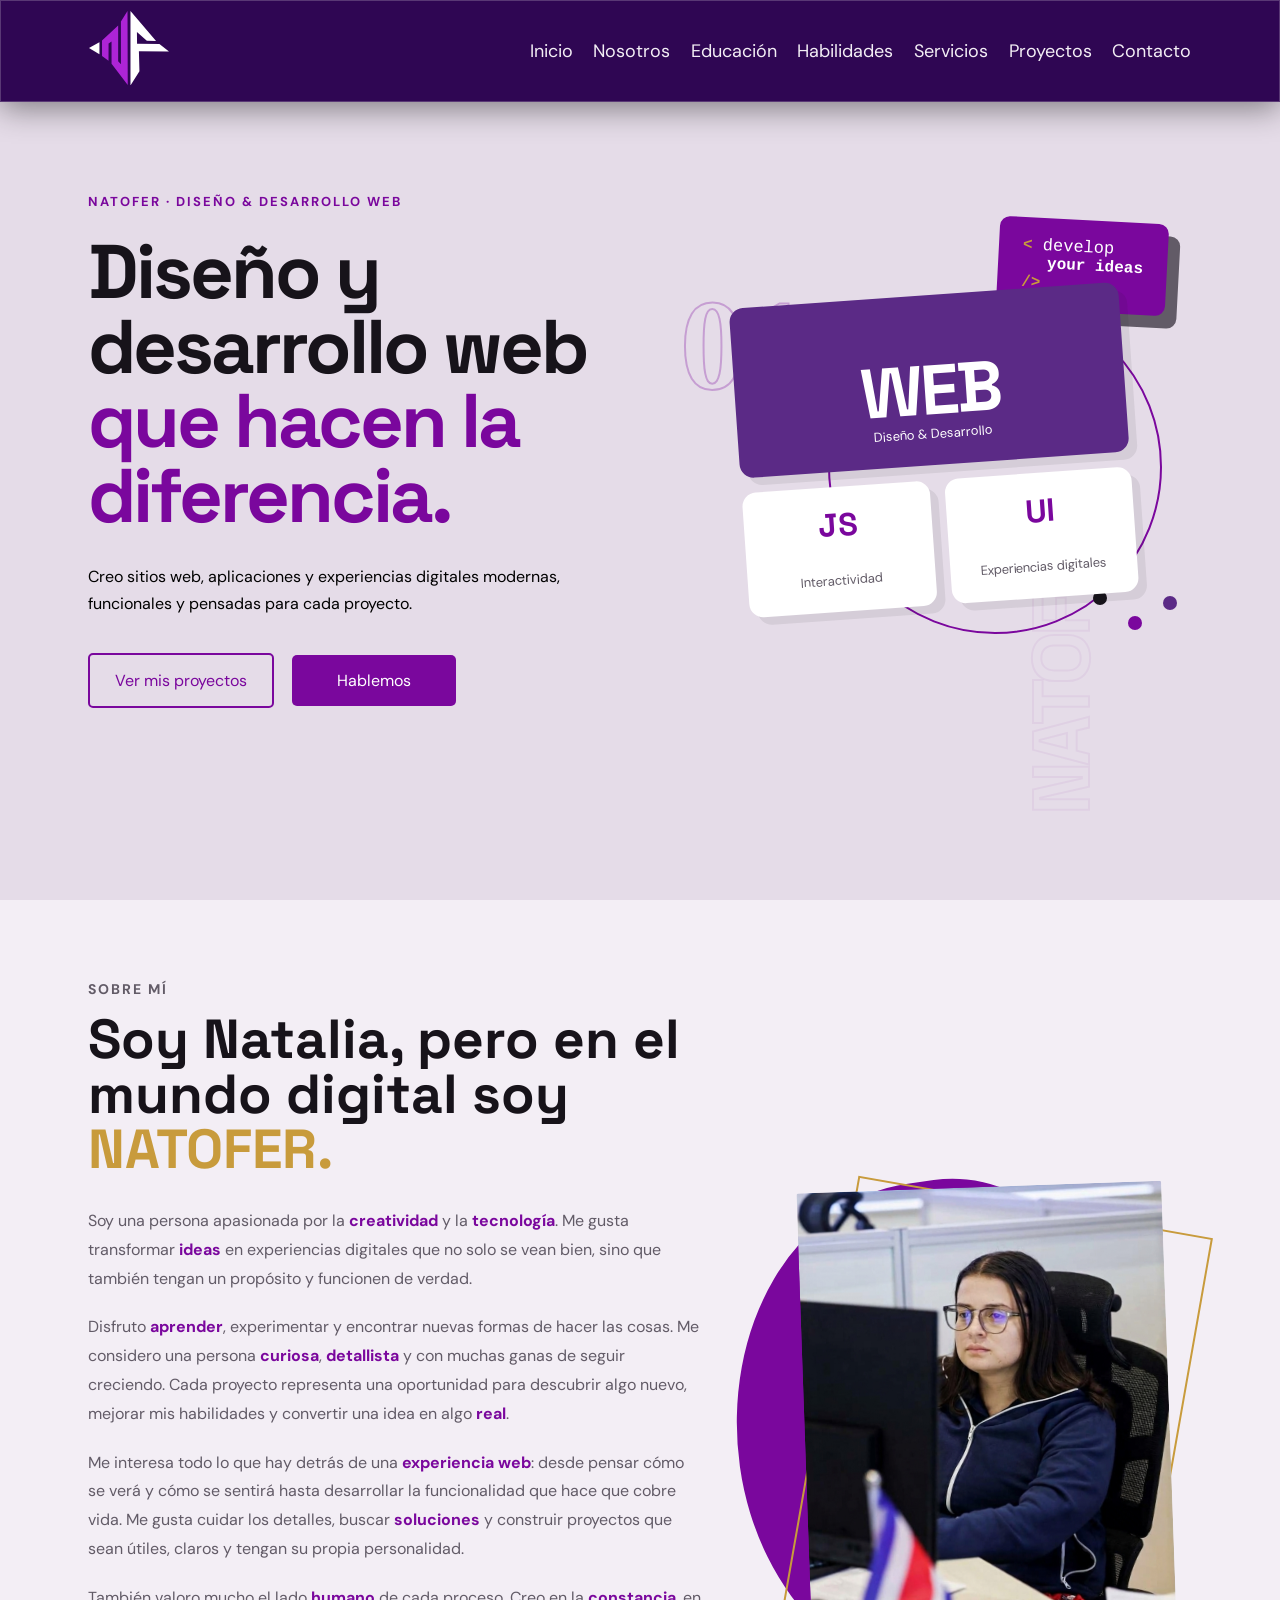
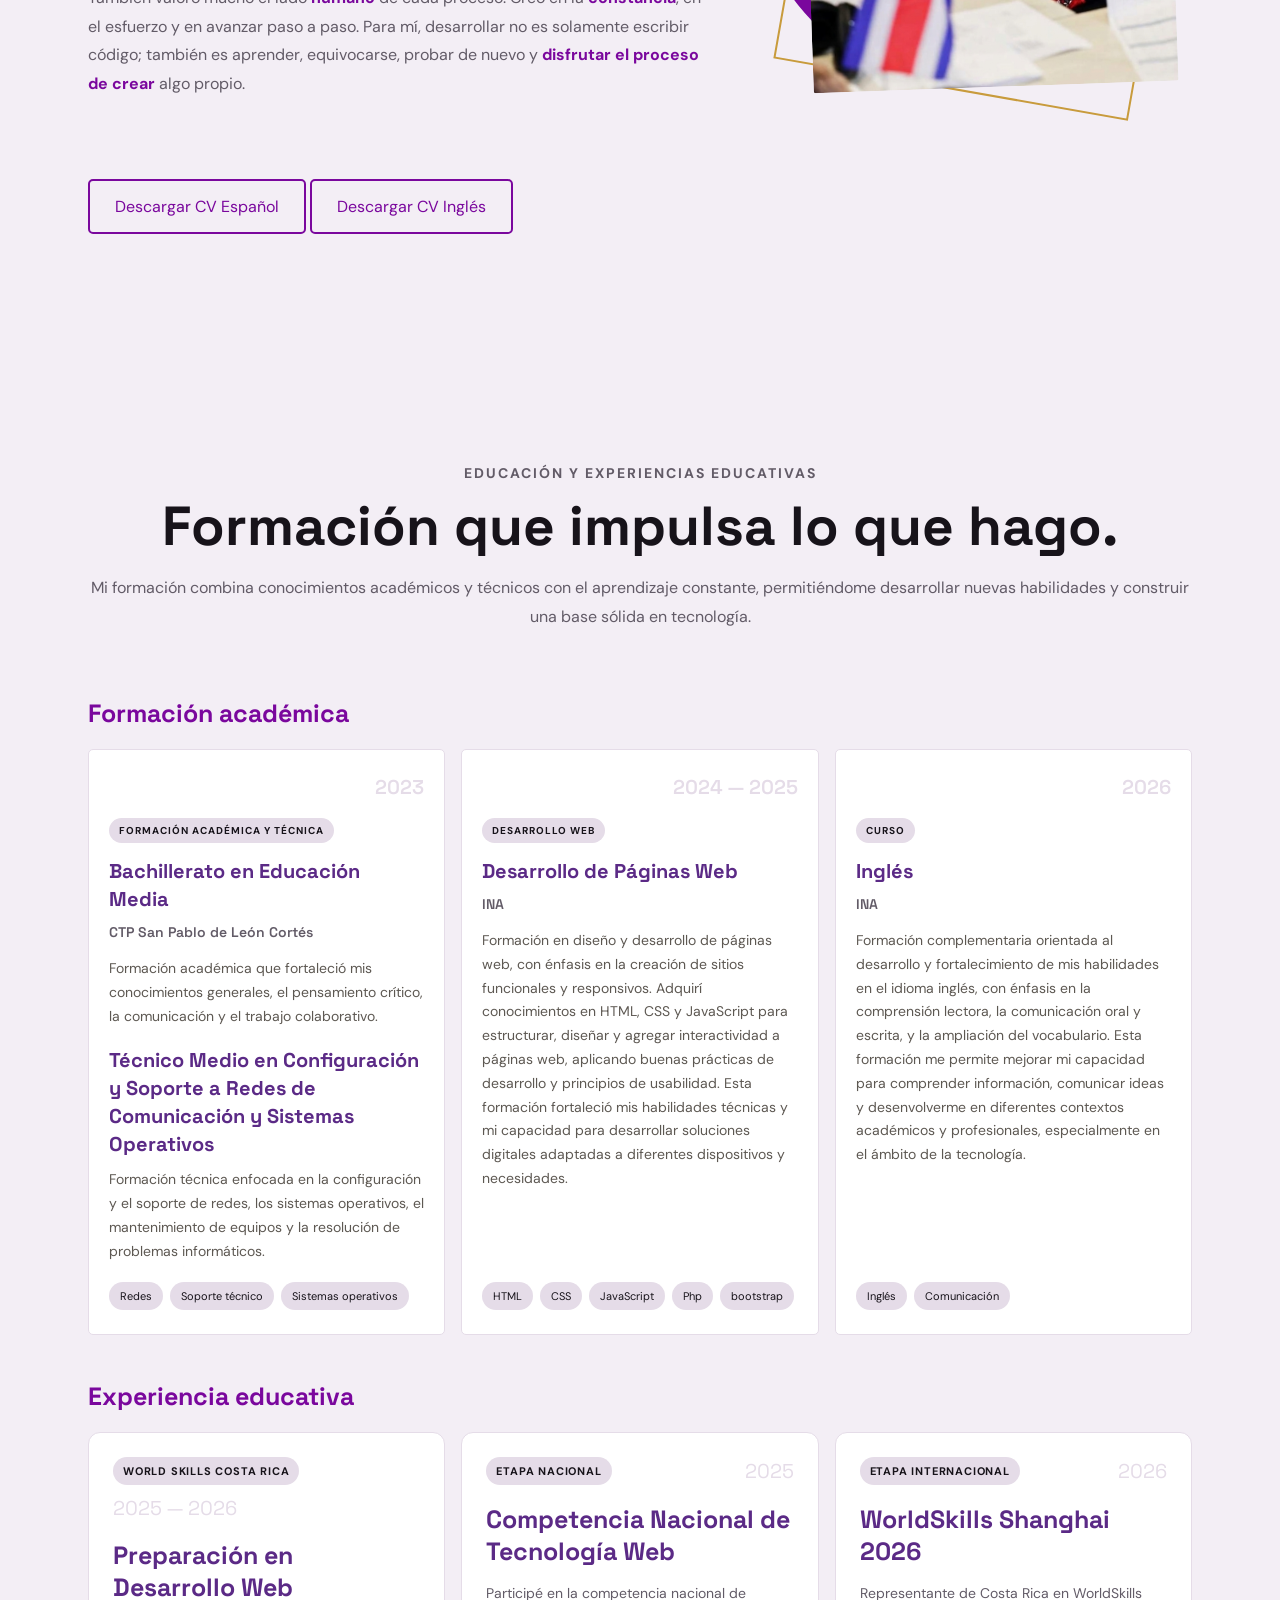
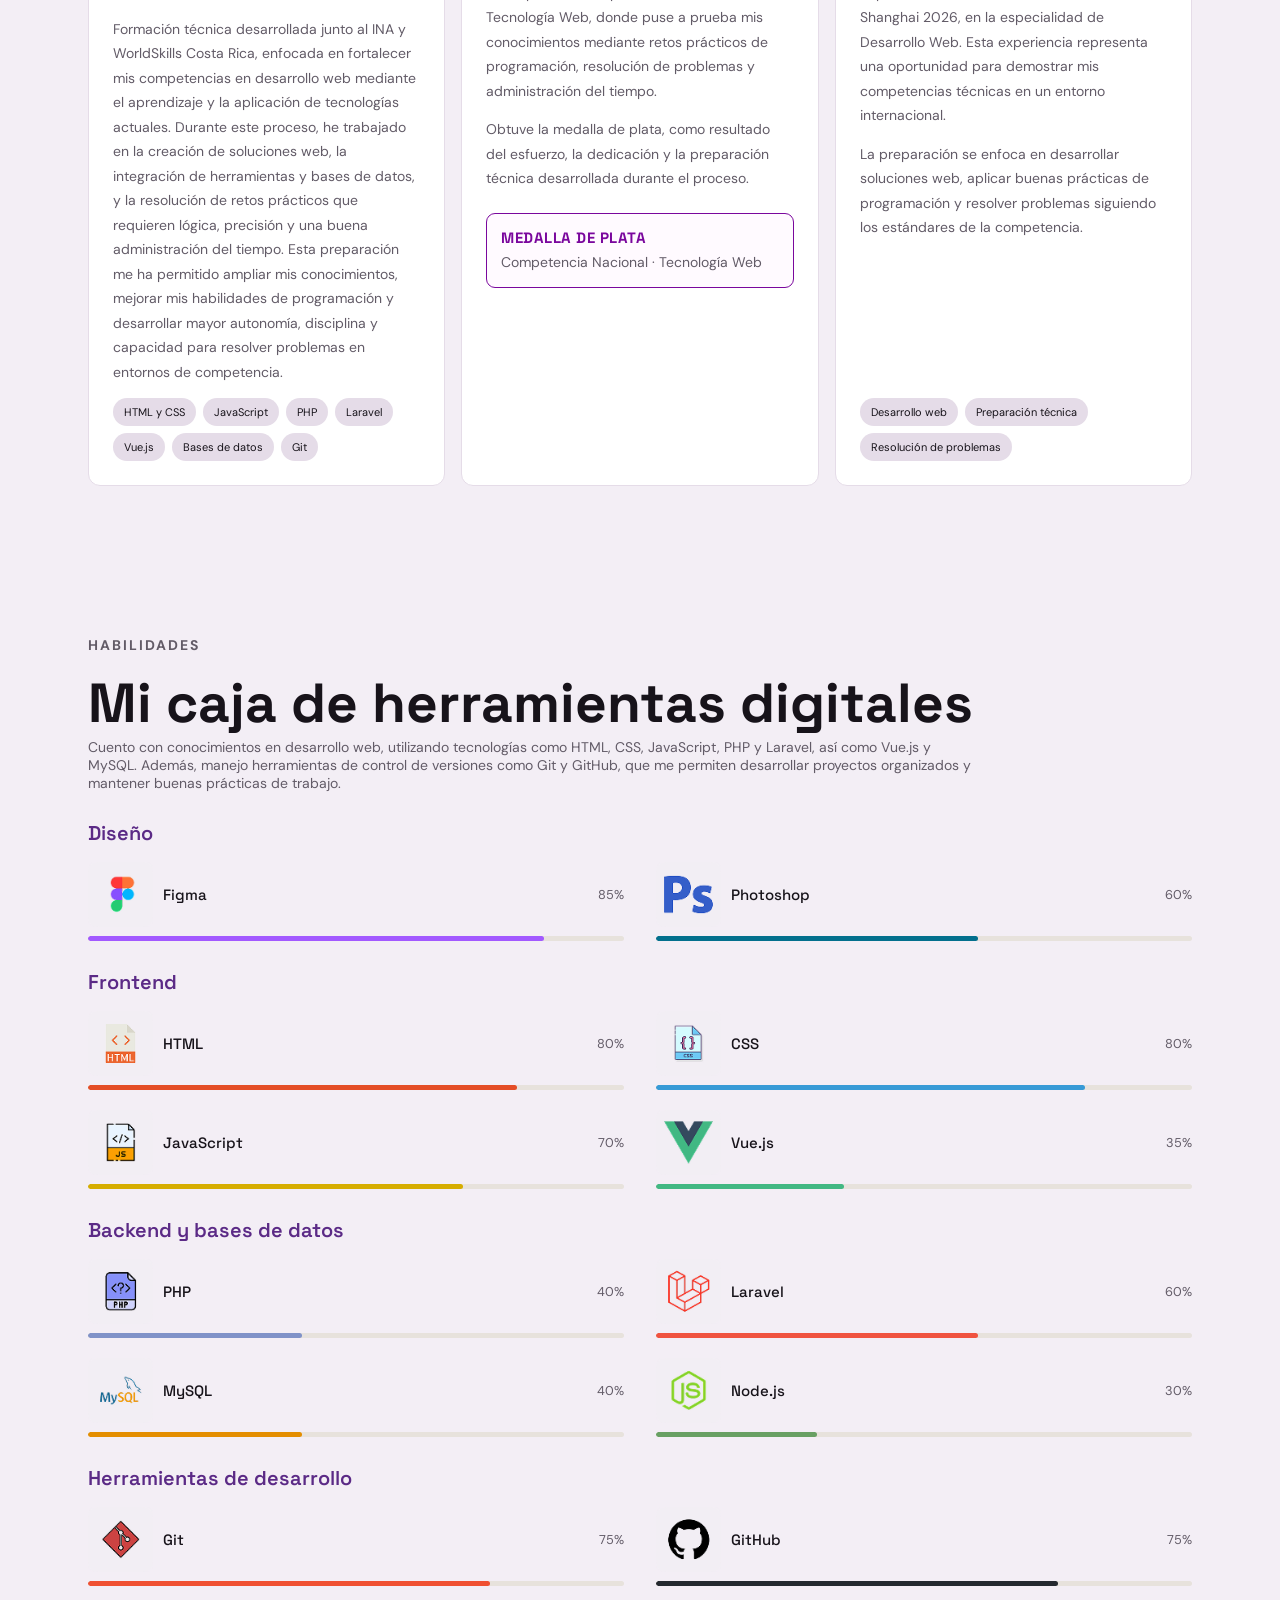
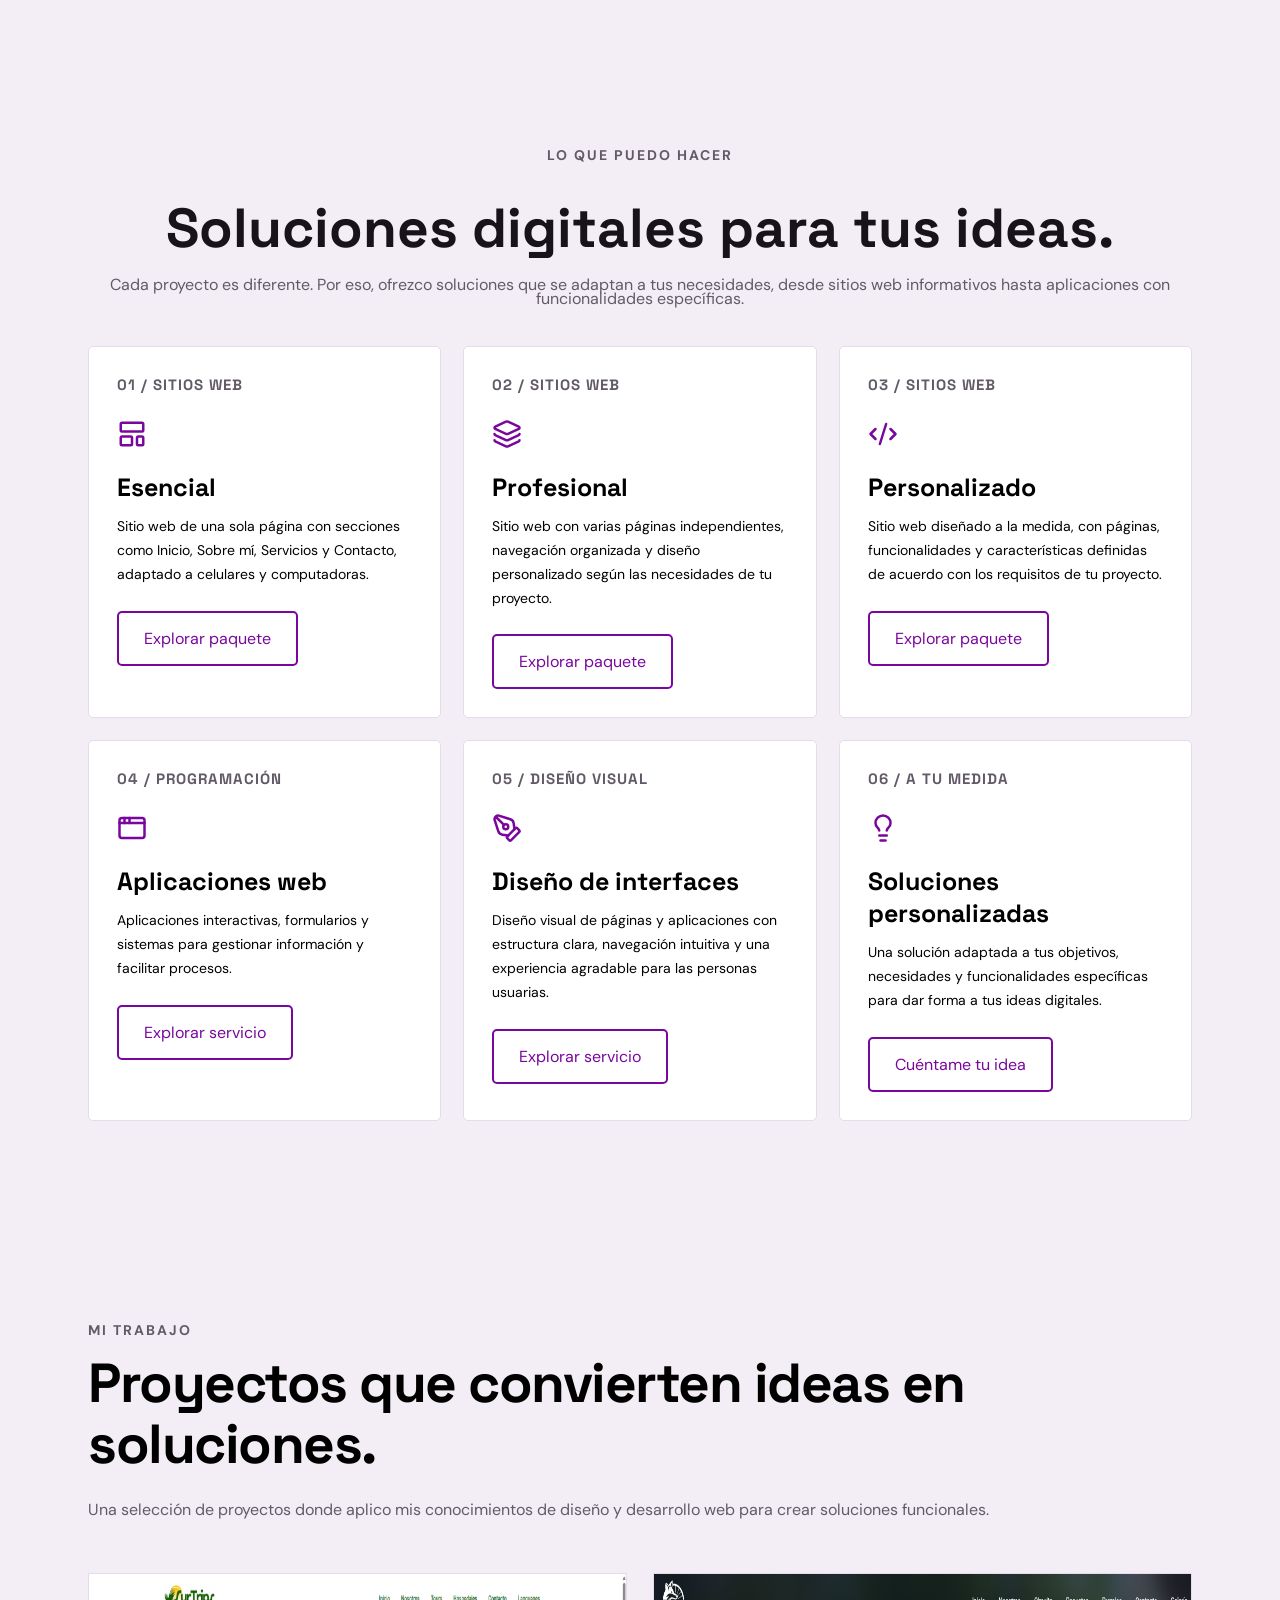
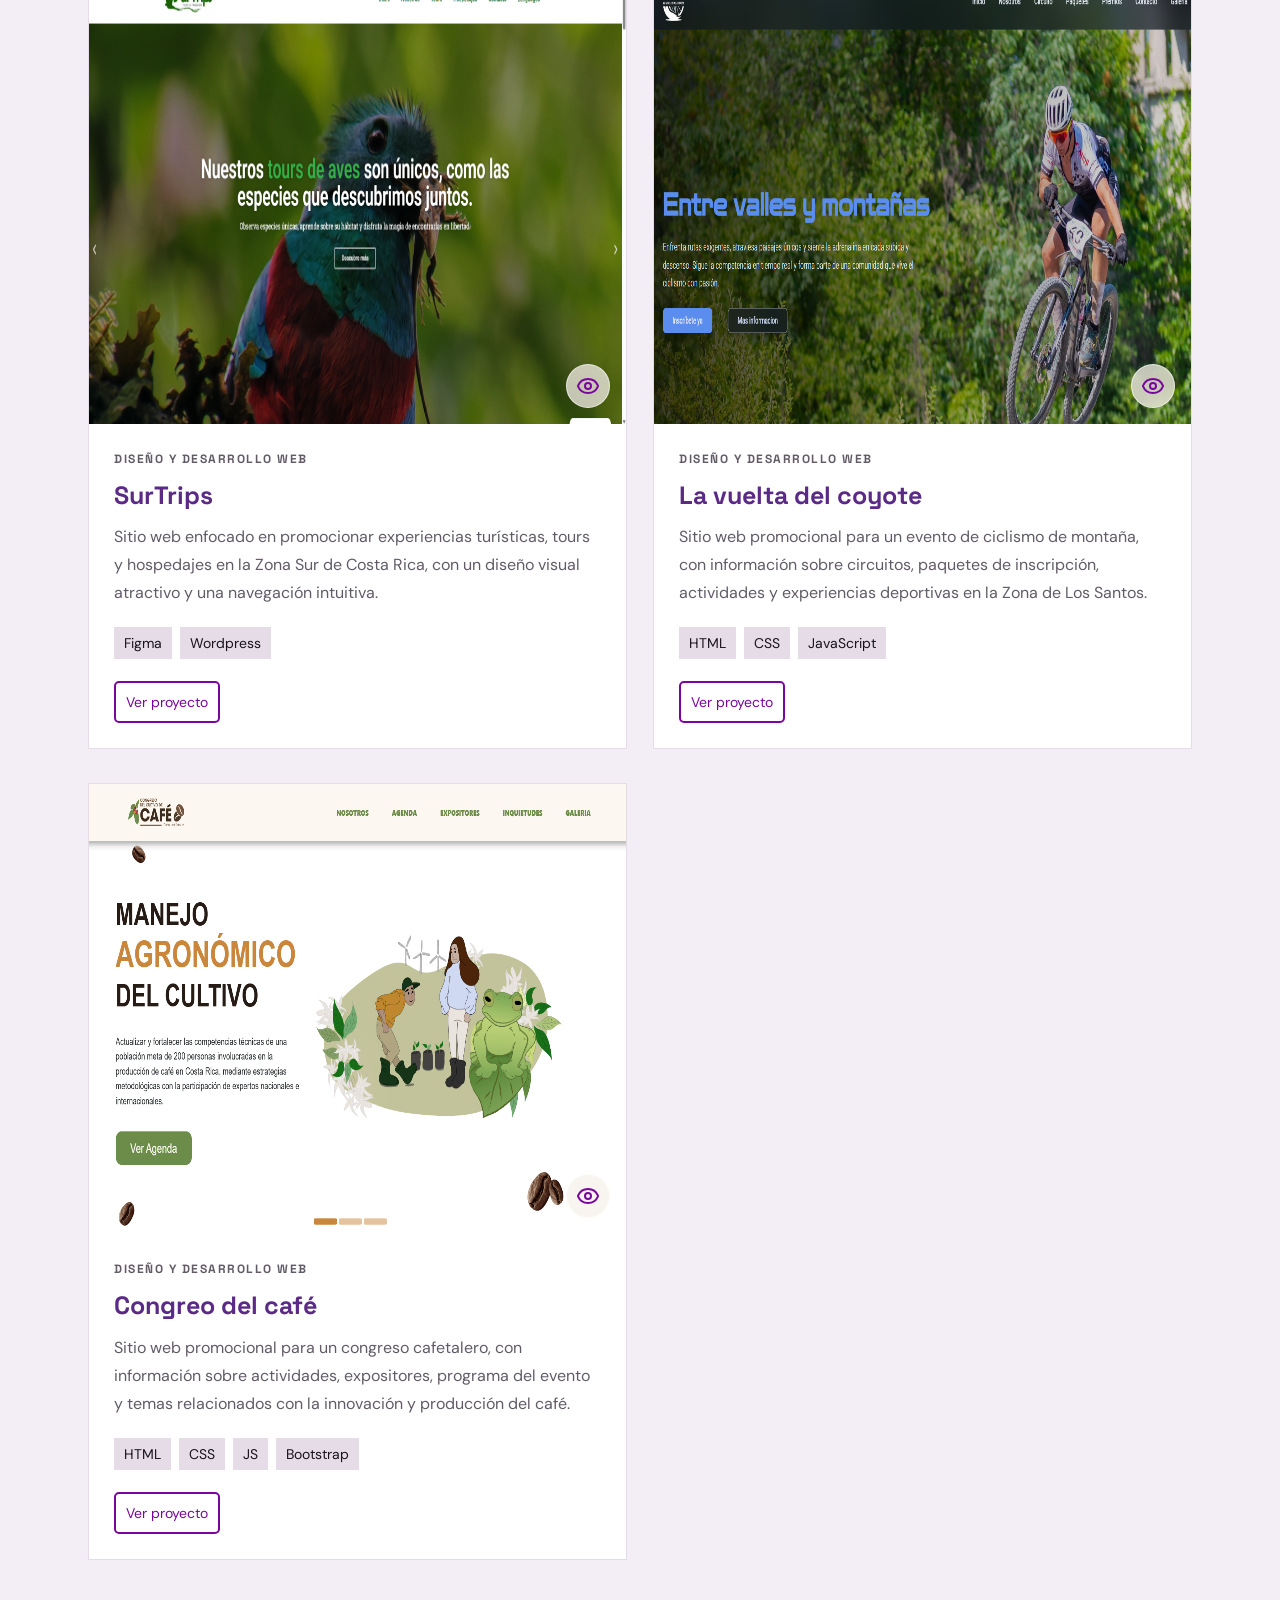
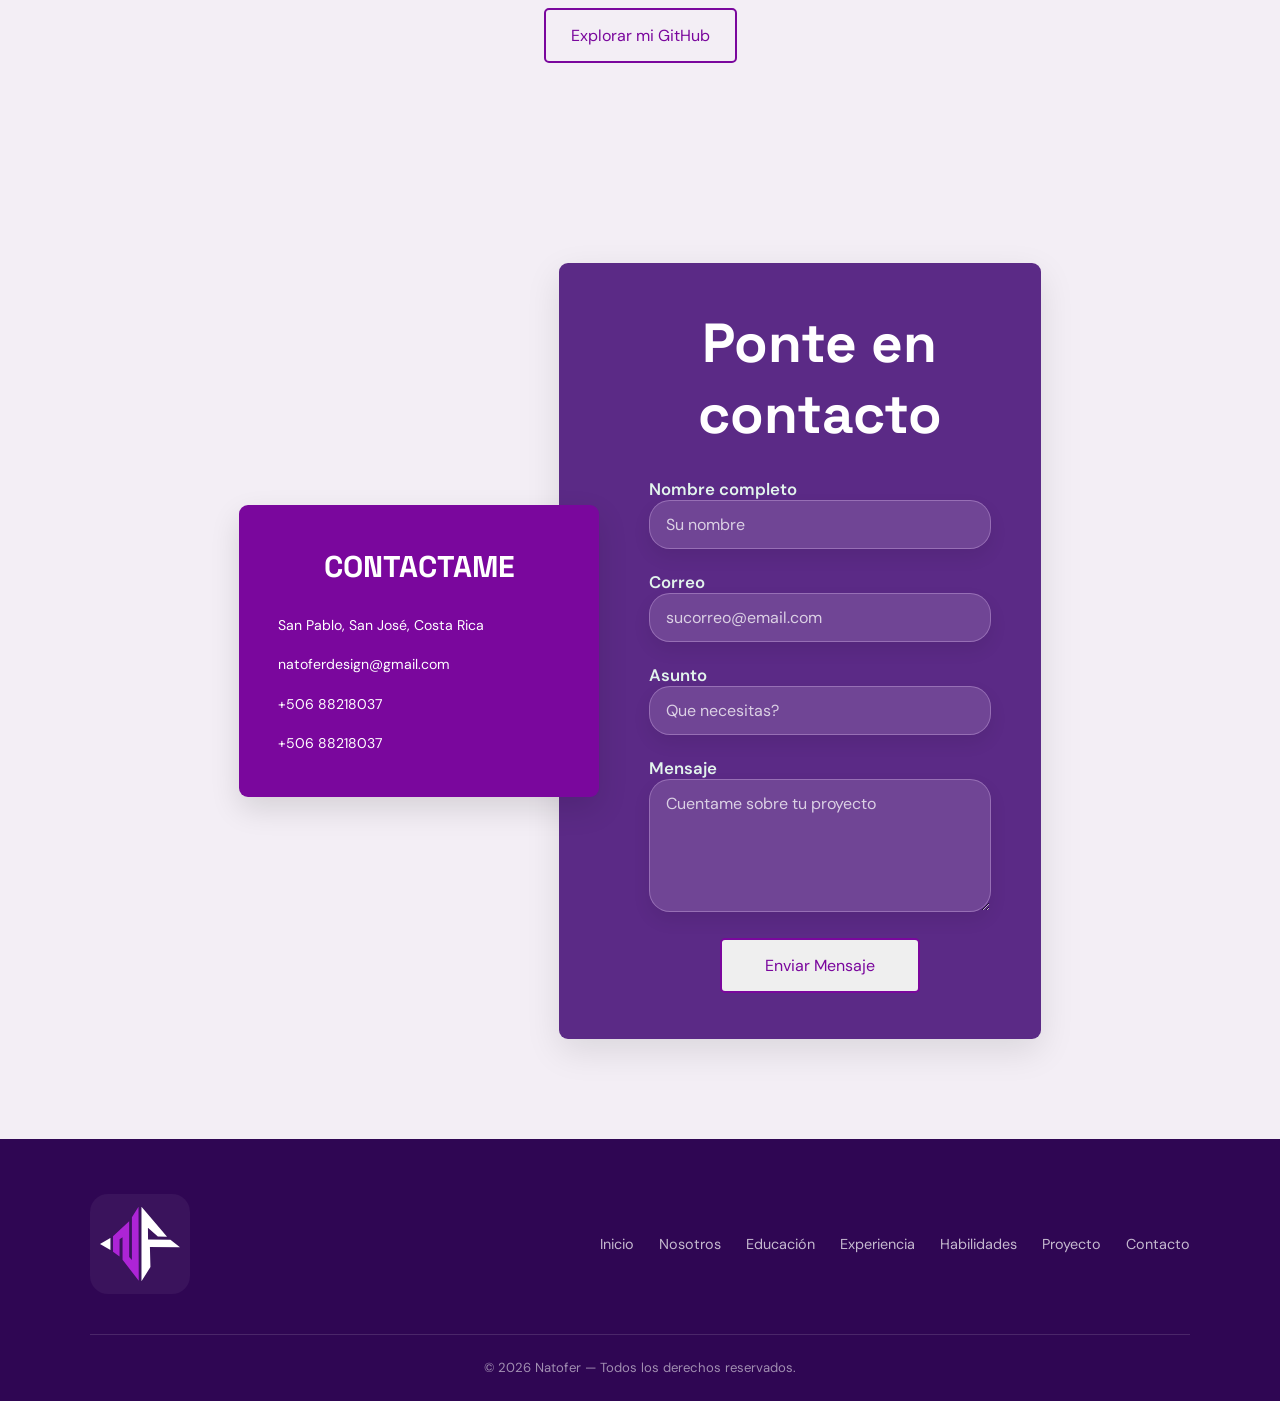
==== commit a3b7df99: "Add files via upload" ====
--- a/index.html
+++ b/index.html
@@ -737,7 +737,7 @@
                             según las necesidades de tu proyecto.
                         </p>
 
-                        <a href="servicios/sitios-web.html#profesional" class="boton">
+                        <a href="profesional.html" class="boton">
                             Explorar paquete
                         </a>
 
@@ -767,7 +767,7 @@
                             de acuerdo con los requisitos de tu proyecto.
                         </p>
 
-                        <a href="servicios/sitios-web.html#personalizado" class="boton">
+                        <a href="personalizado.html" class="boton">
                             Explorar paquete
                         </a>
 
@@ -797,7 +797,7 @@
                             para gestionar información y facilitar procesos.
                         </p>
 
-                        <a href="servicios/aplicaciones-web.html" class="boton">
+                        <a href="aplicacionesweb.html" class="boton">
                             Explorar servicio
                         </a>
 
@@ -830,7 +830,7 @@
                             experiencia agradable para las personas usuarias.
                         </p>
 
-                        <a href="servicios/diseno-interfaces.html" class="boton">
+                        <a href="interfaz.html" class="boton">
                             Explorar servicio
                         </a>
 
@@ -861,7 +861,7 @@
                             a tus ideas digitales.
                         </p>
 
-                        <a href="servicios/personalizado.html" class="boton">
+                        <a href="solupersonalizadas.html" class="boton">
                             Cuéntame tu idea
                         </a>
 
@@ -1149,6 +1149,7 @@
         </div>
     </footer>
     <script src="js/proyectos.js"></script>
+    <script src="js/menu.js"></script>
 </body>
 
 </html>
--- a/CSS/style.css
+++ b/CSS/style.css
@@ -1644,9 +1644,32 @@
         height: 22px;
         cursor: pointer;
         z-index: 1001;
-    }
-
-    /* Enlaces de navegación */
+        background-color: transparent;
+        border: none;
+    }
+
+    .menu-toggle span {
+        background-color: #C89B3C;
+        width: 100%;
+        height: 3px;
+    }
+    .menu-toggle {
+        position: relative;
+    }
+    .menu-toggle span {
+        display: block;
+        transition: transform 0.3s ease, opacity 0.3s ease;
+    }
+    .menu-toggle.active span:nth-child(1) {
+        transform: translateY(8px) rotate(45deg);
+    }
+    .menu-toggle.active span:nth-child(2) {
+        opacity: 0;
+    }
+
+    .menu-toggle.active span:nth-child(3) {
+        transform: translateY(-8px) rotate(-45deg);
+    }
     .contendorNav {
         display: none;
         position: absolute;
@@ -2379,16 +2402,19 @@
     .headerProyectos h2 {
         font-size: 25px;
     }
-    .texto{
+
+    .texto {
         height: auto;
     }
-    
-}
+
+}
+
 @media (max-width:380px) {
-    .visual{
+    .visual {
         display: none;
     }
 }
+
 /* =========================================
    ANIMACIONES Y ACCESIBILIDAD
 ========================================= */
@@ -2466,5 +2492,4 @@
     .barraNivel span {
         animation: none;
     }
-}
-
+}
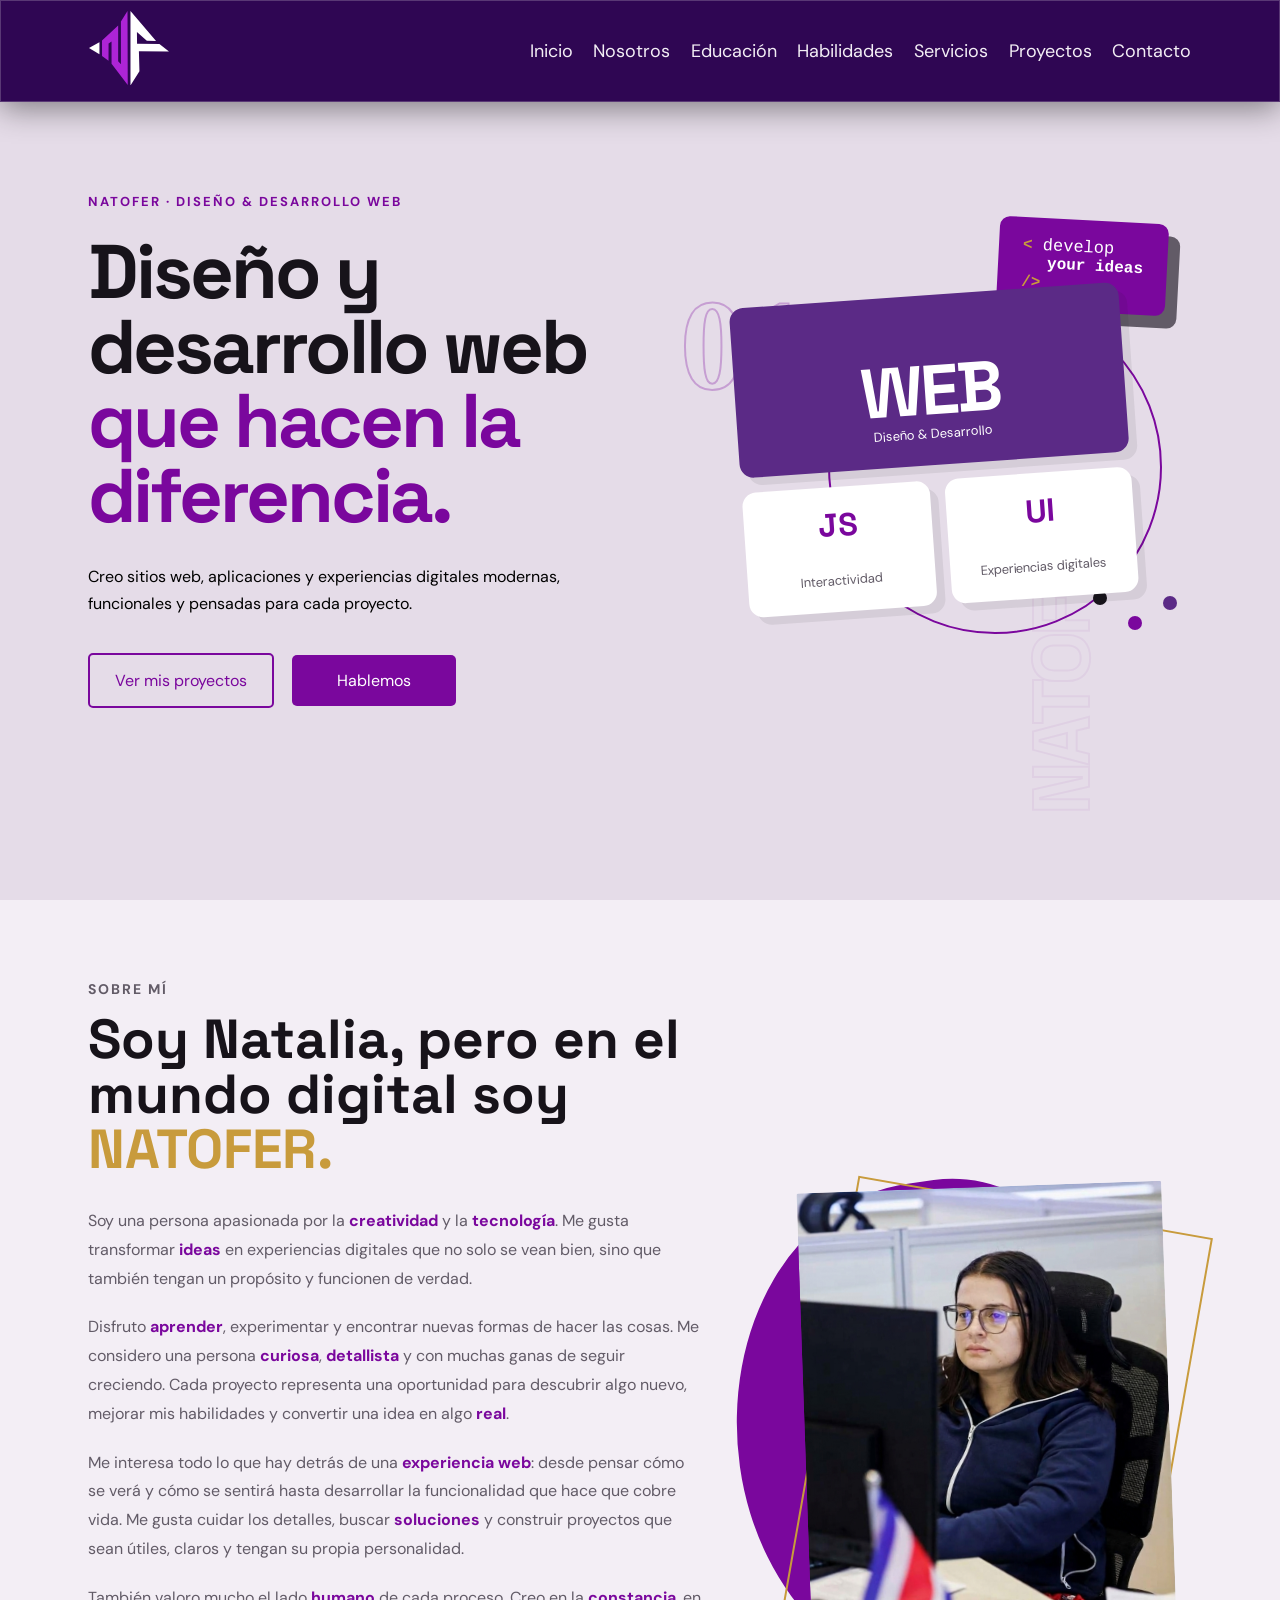
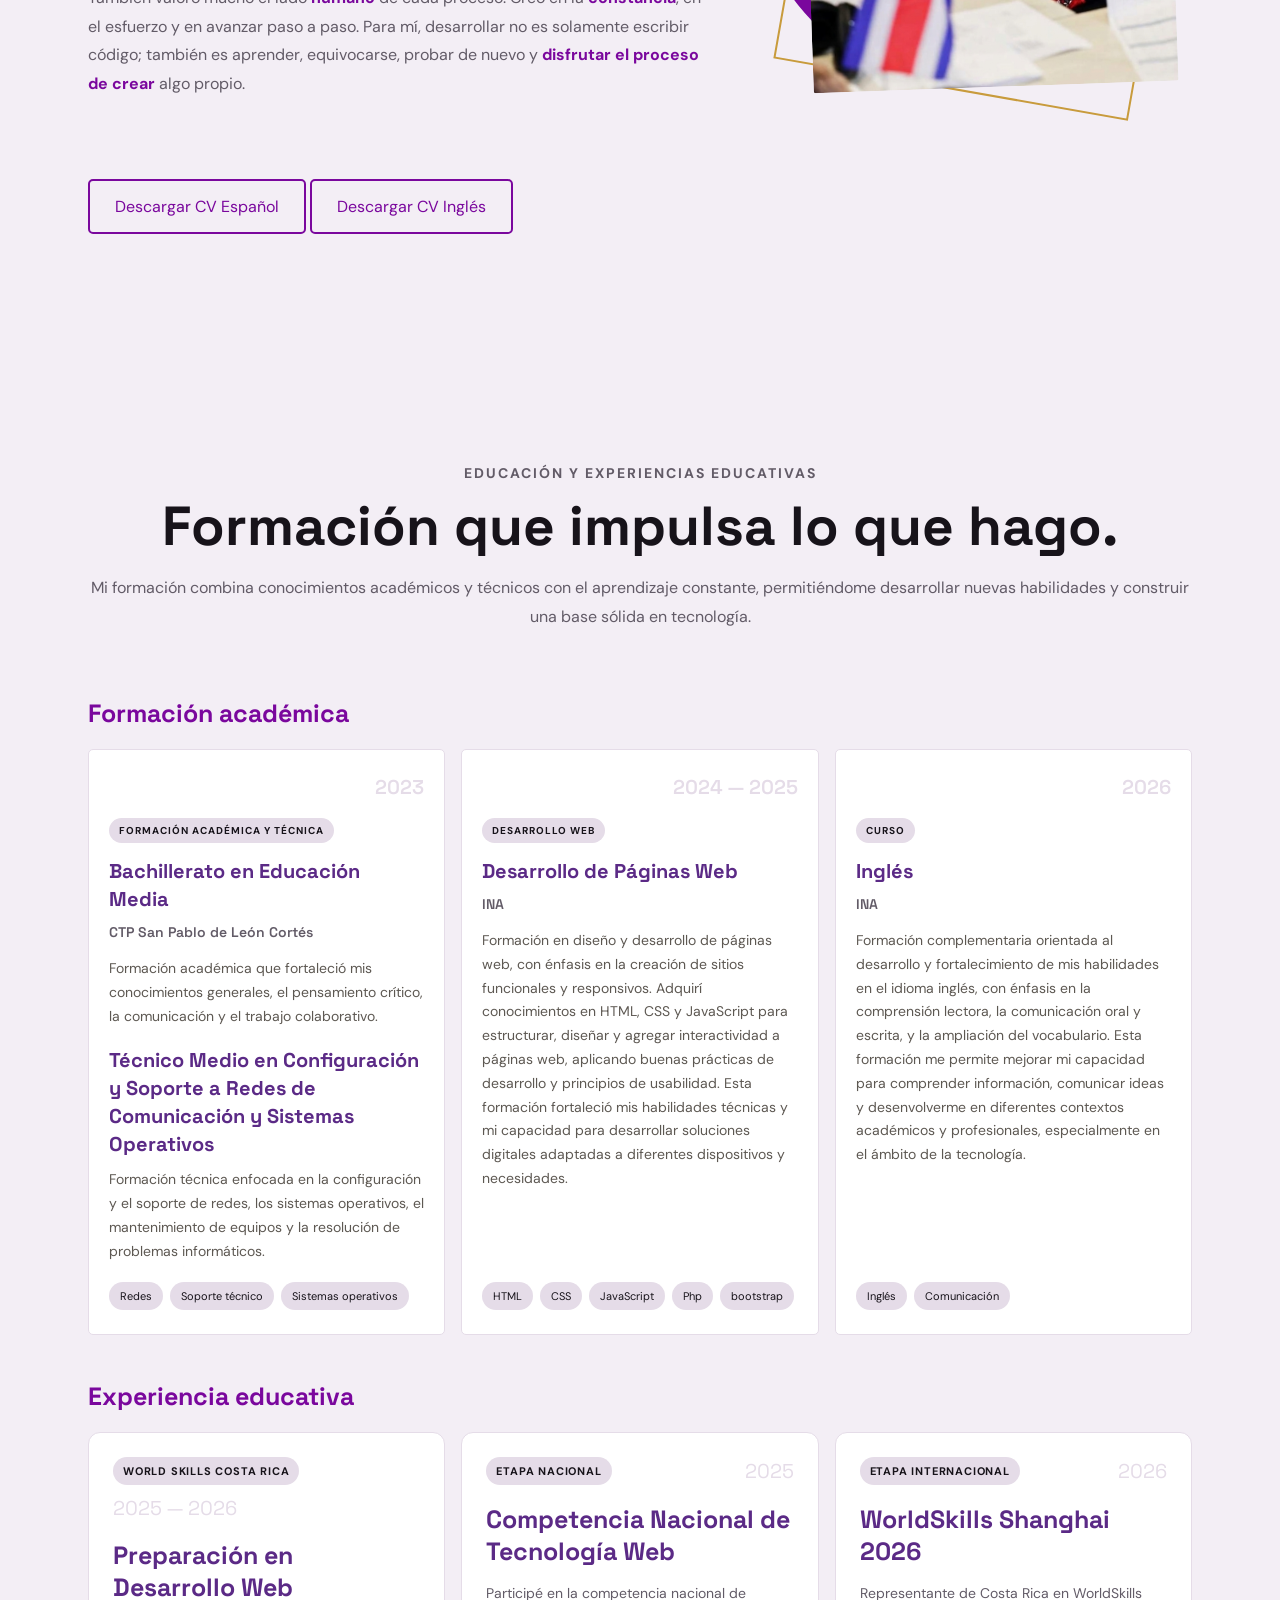
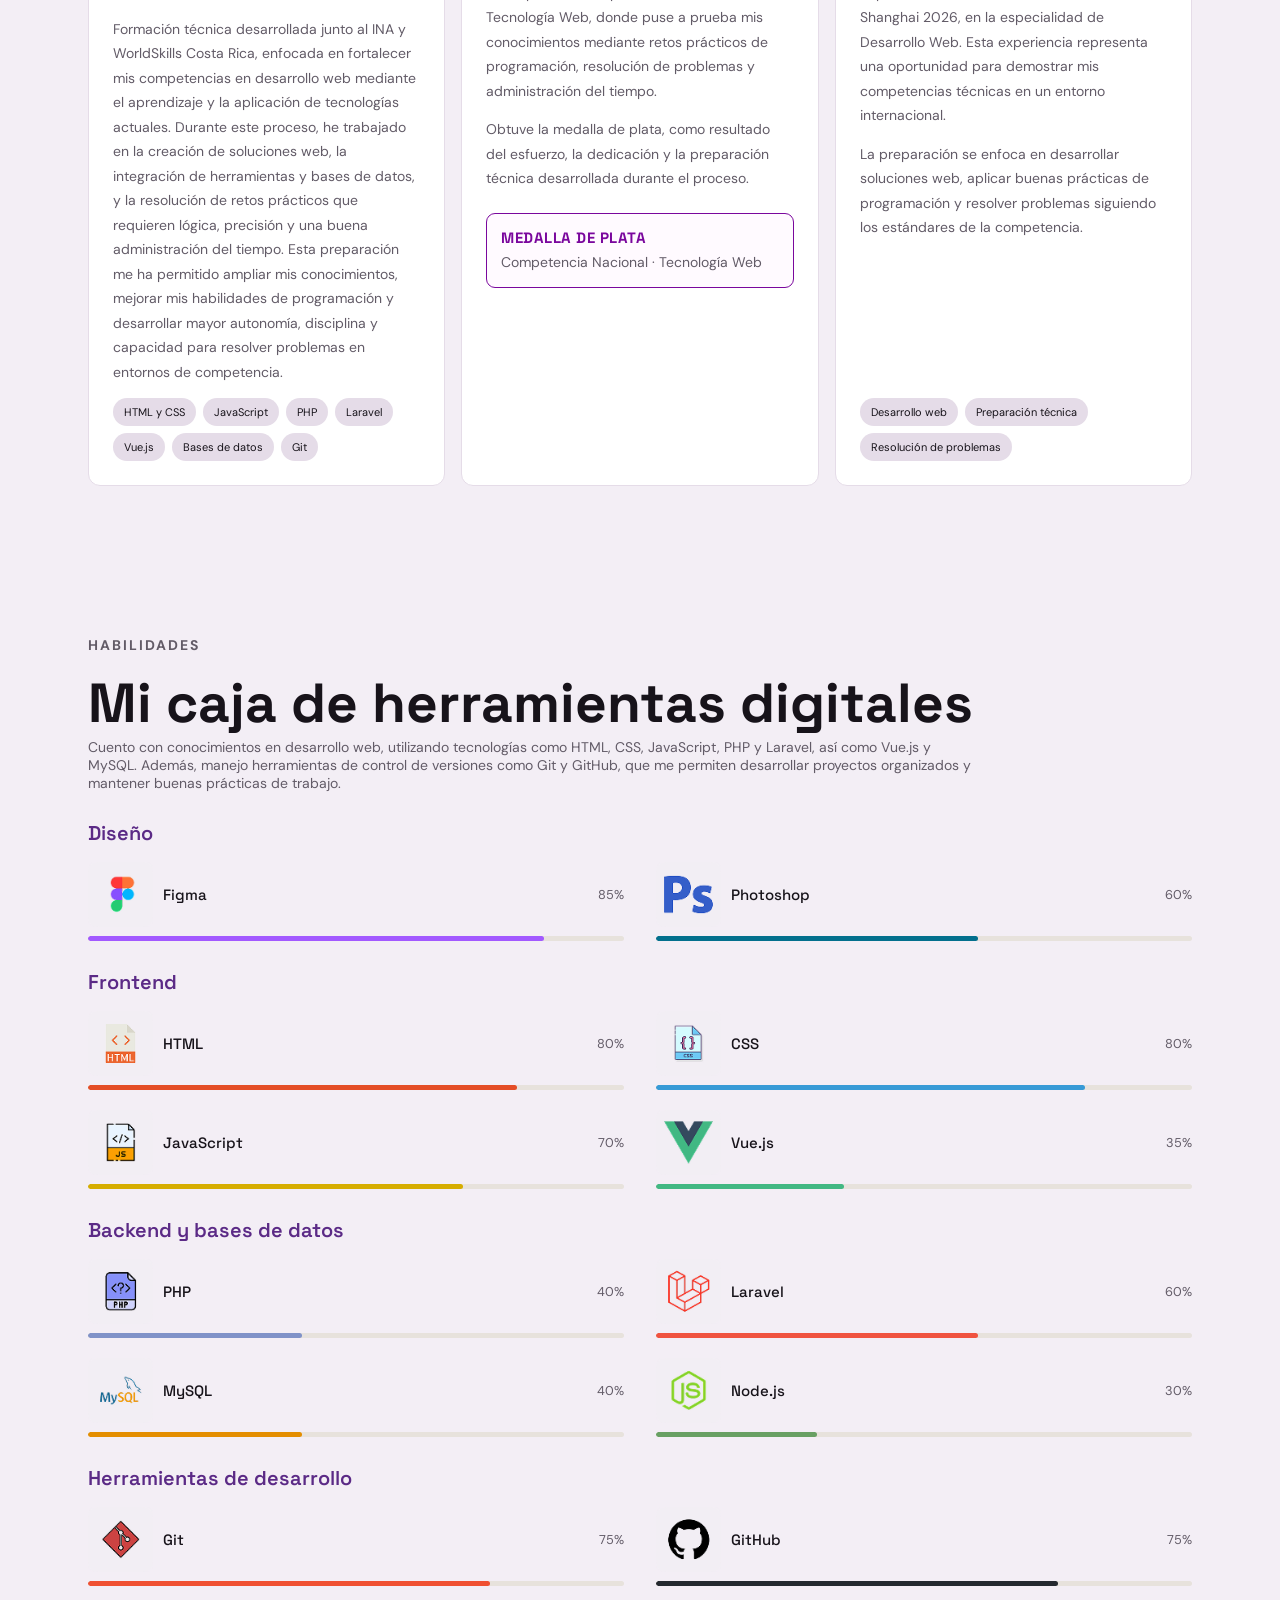
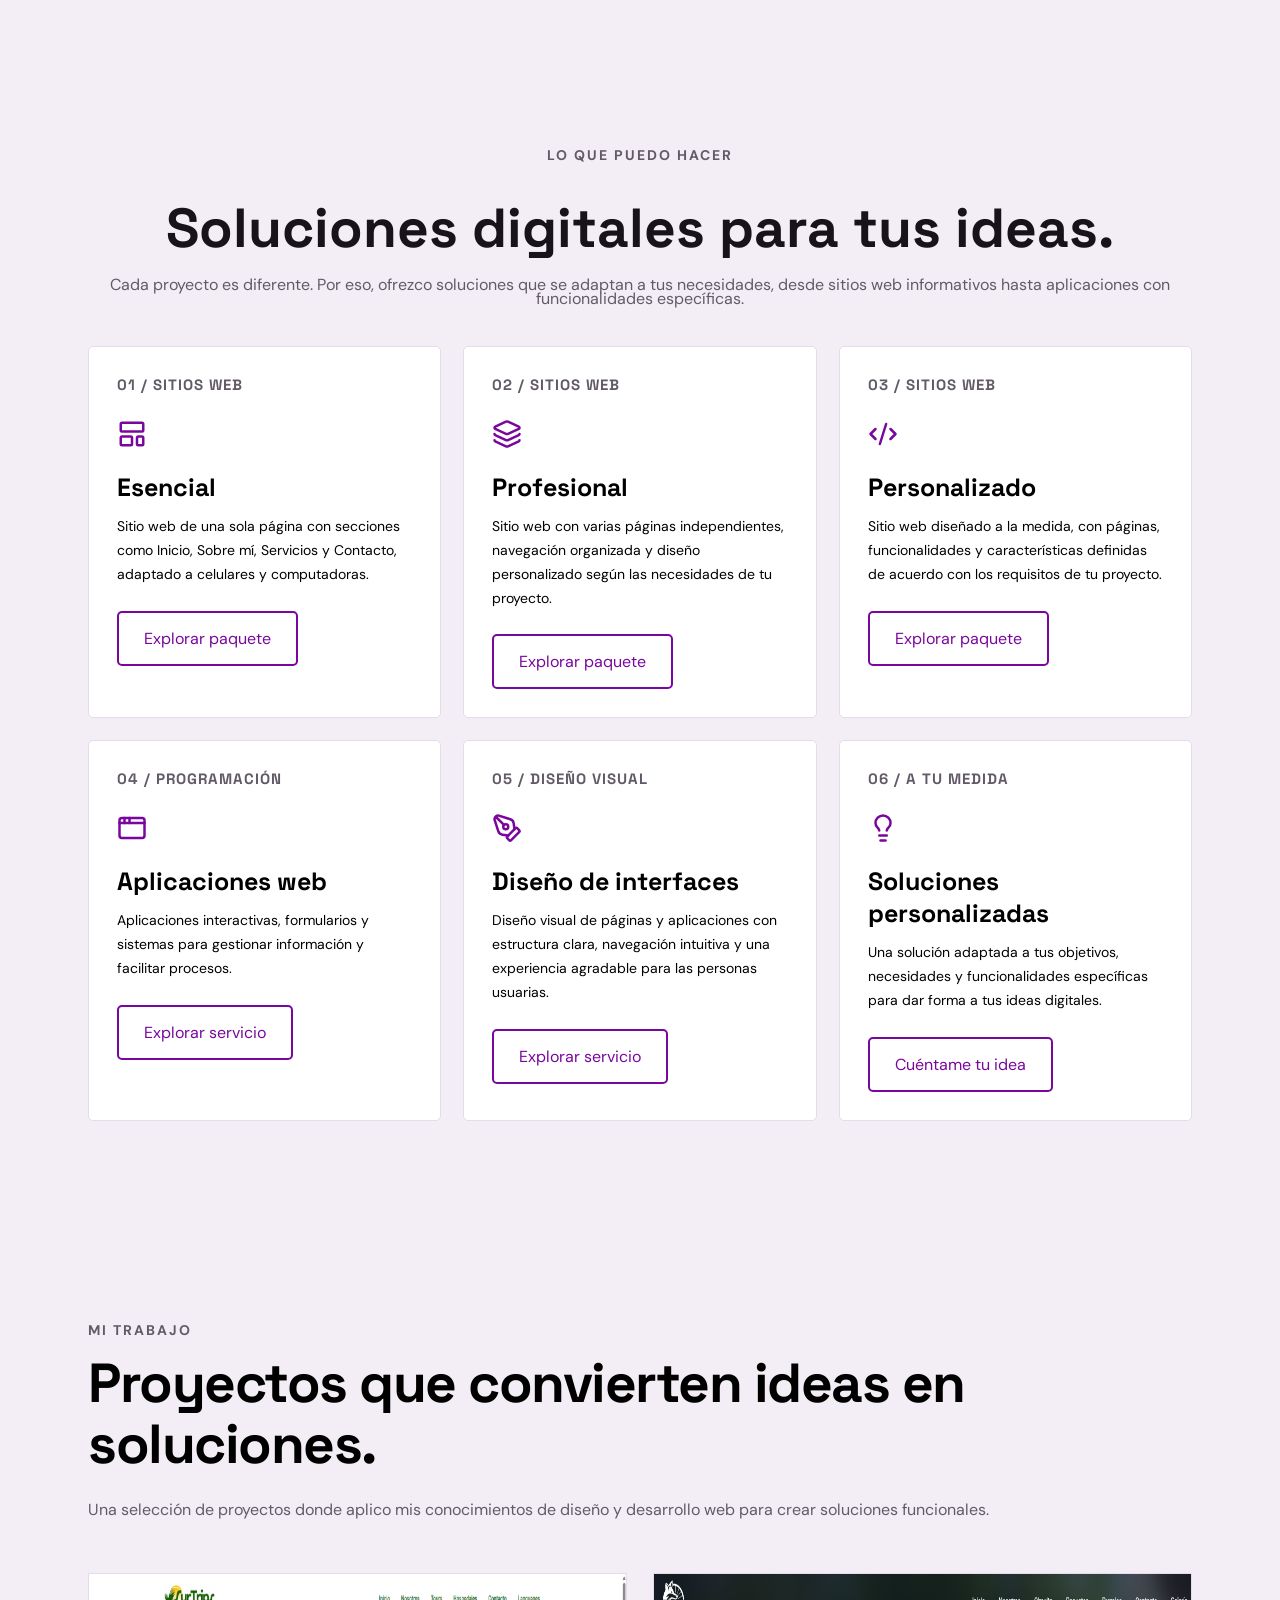
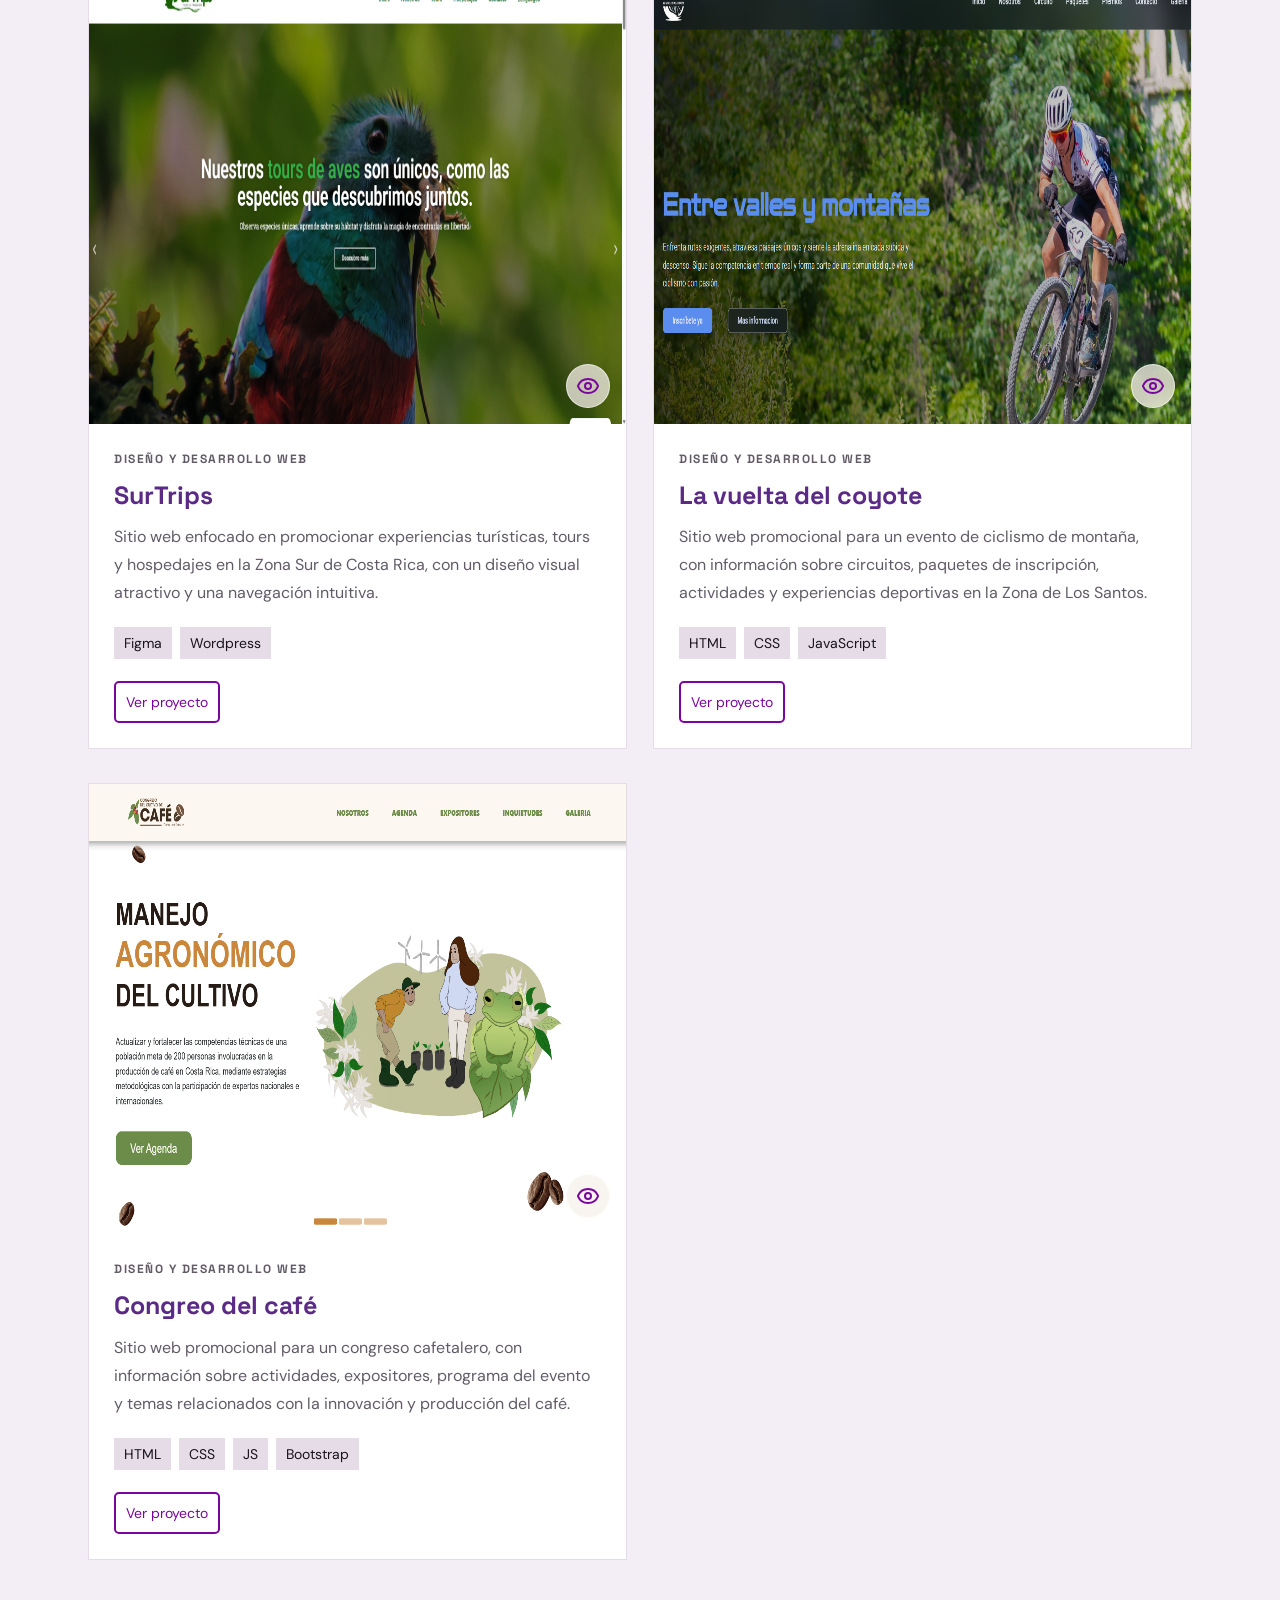
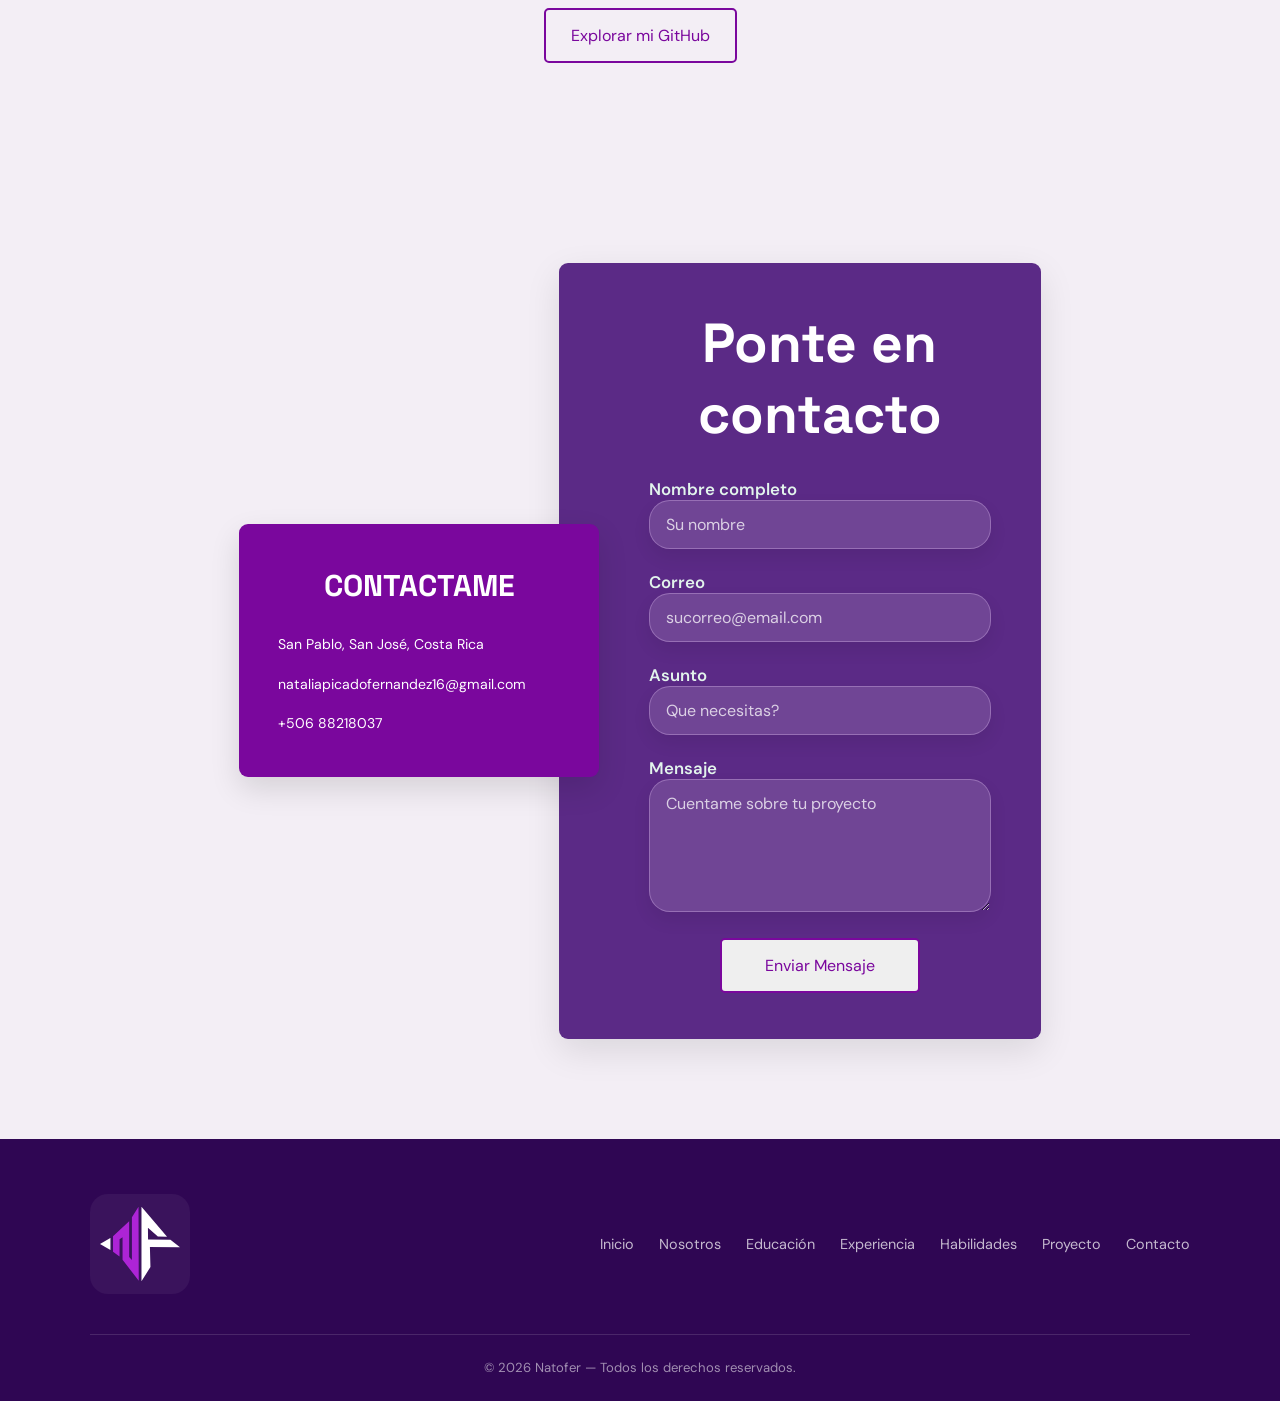
==== commit 48ebe3f7: "Add files via upload" ====
--- a/index.html
+++ b/index.html
@@ -1050,13 +1050,8 @@
 
                             <div class="info-row">
 
-                                <p class="p"><span class="icon"></span>natoferdesign@gmail.com</p>
-                            </div>
-                            <div class="info-row">
-
-                                <p class="p"><span class="icon"></span>+506 88218037</p>
-                            </div>
-
+                                <p class="p"><span class="icon"></span>nataliapicadofernandez16@gmail.com</p>
+                            </div>
                             <div class="info-row">
 
                                 <p class="p"><span class="icon"></span>+506 88218037</p>
